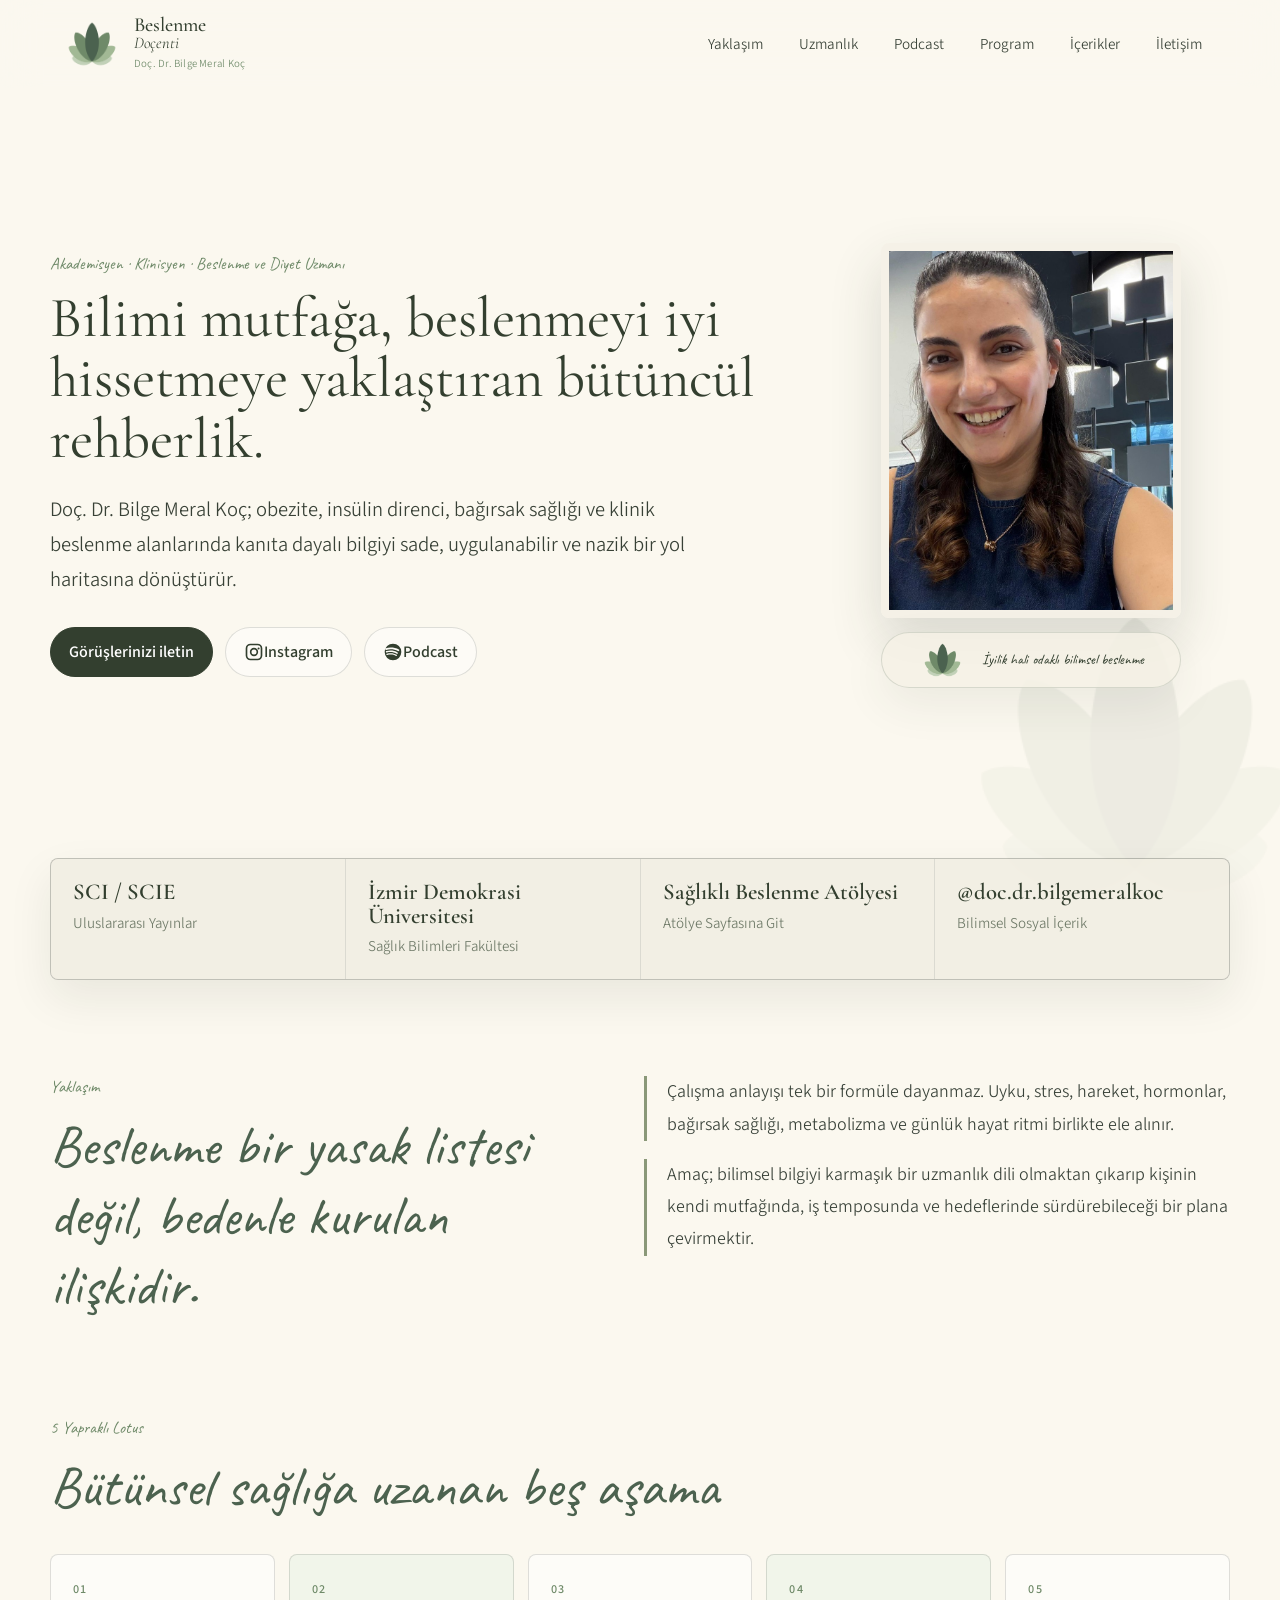
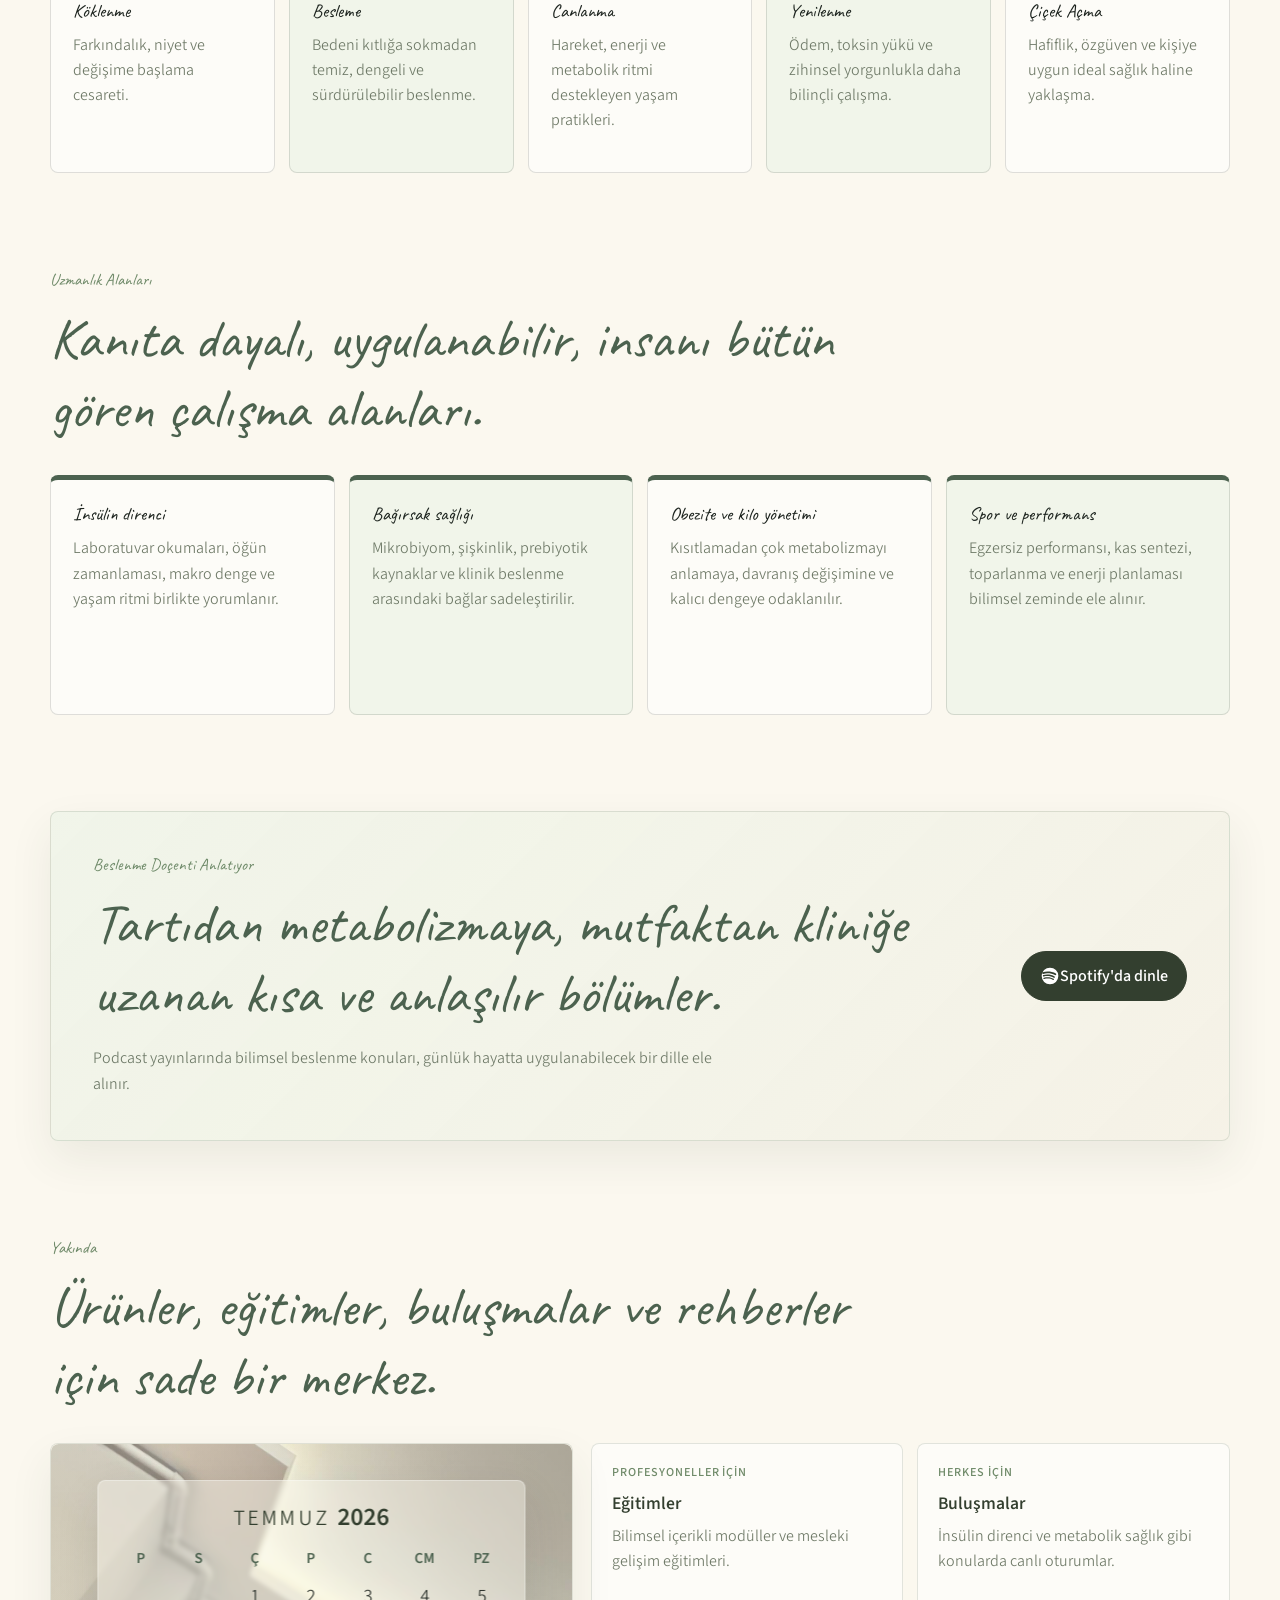
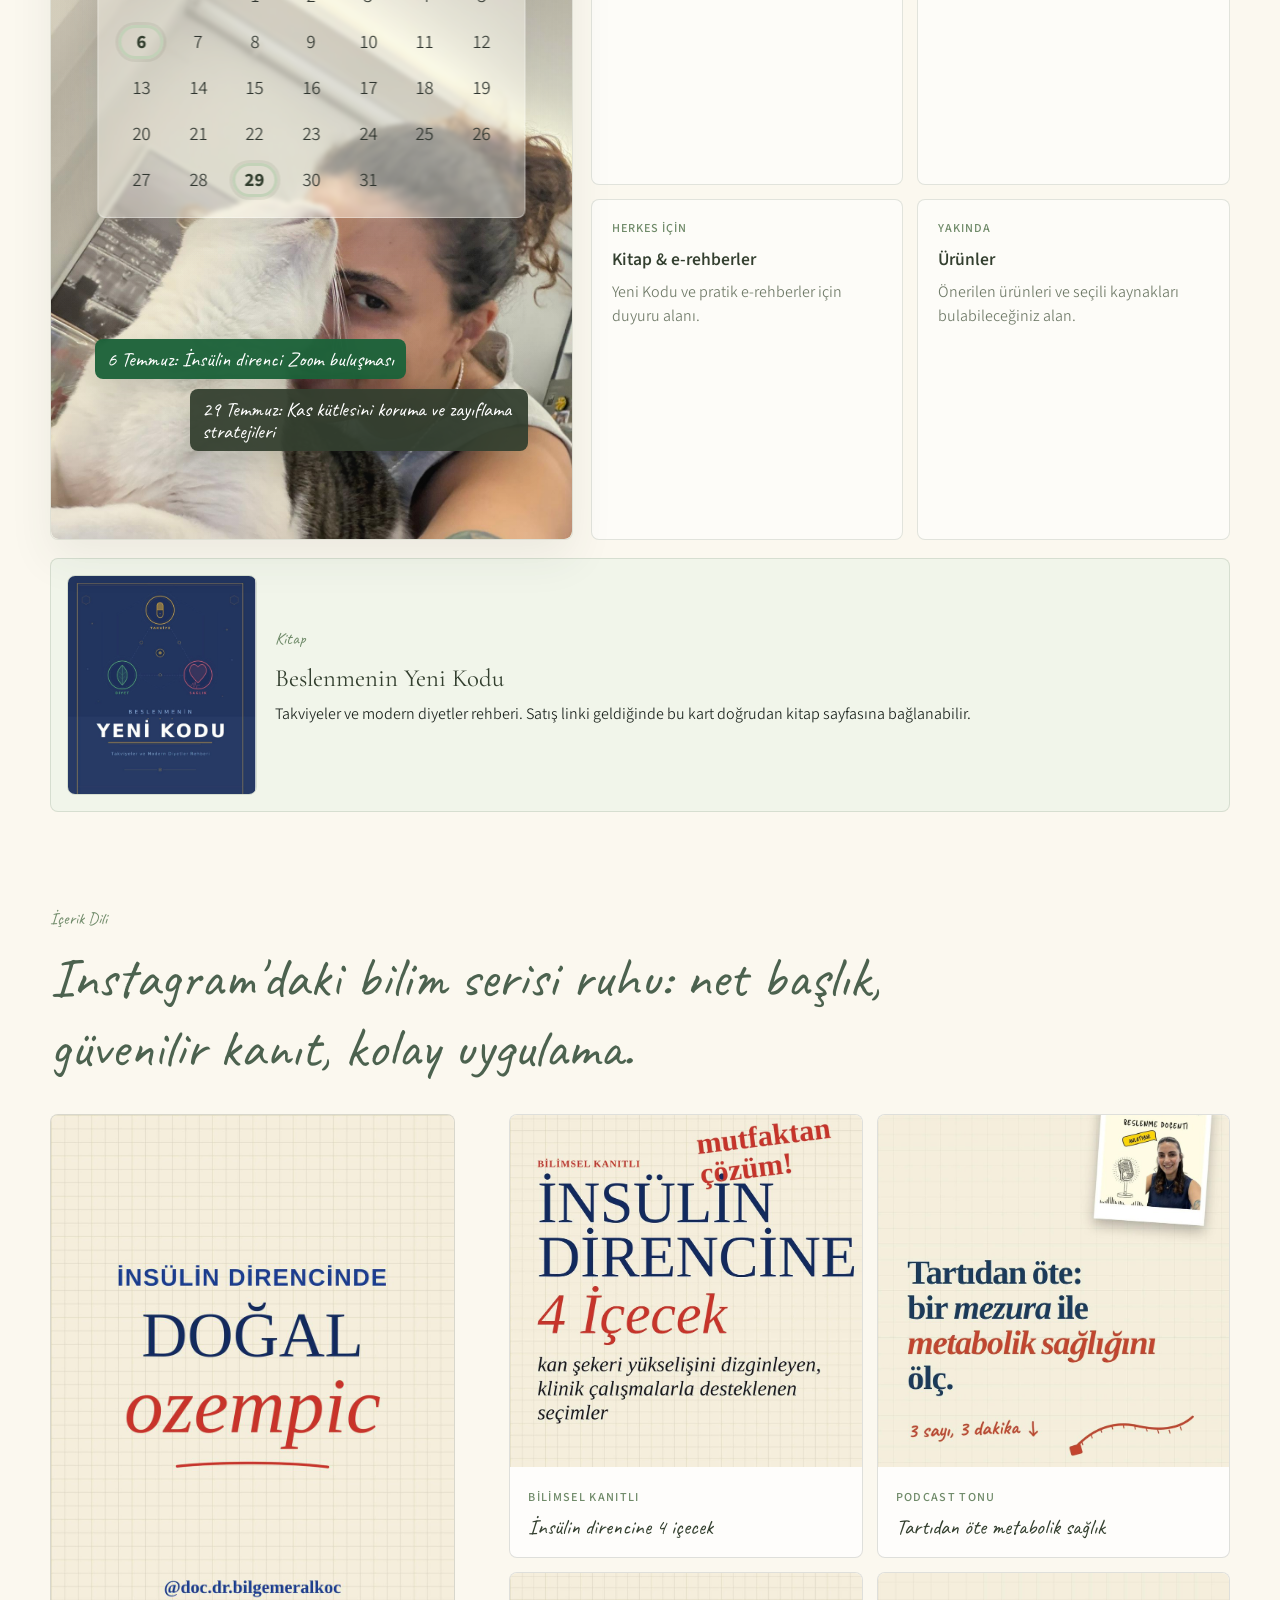
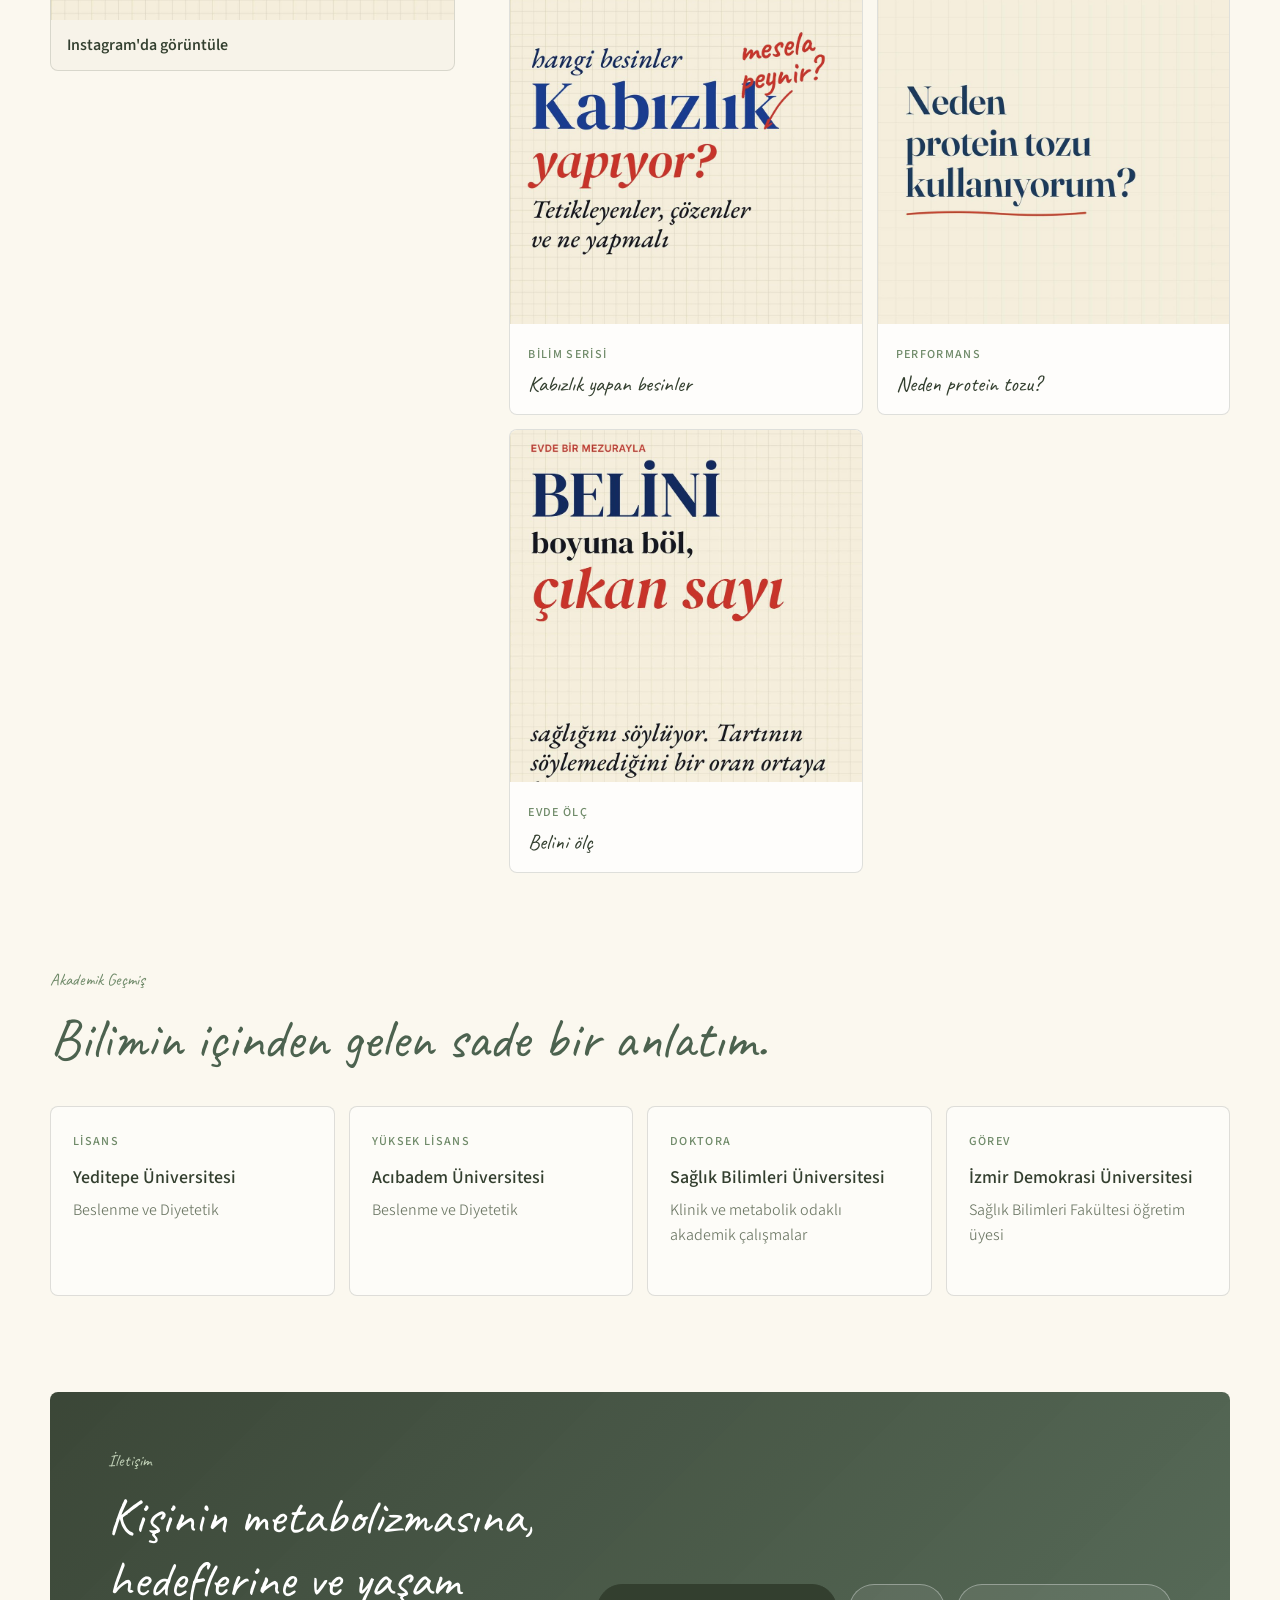
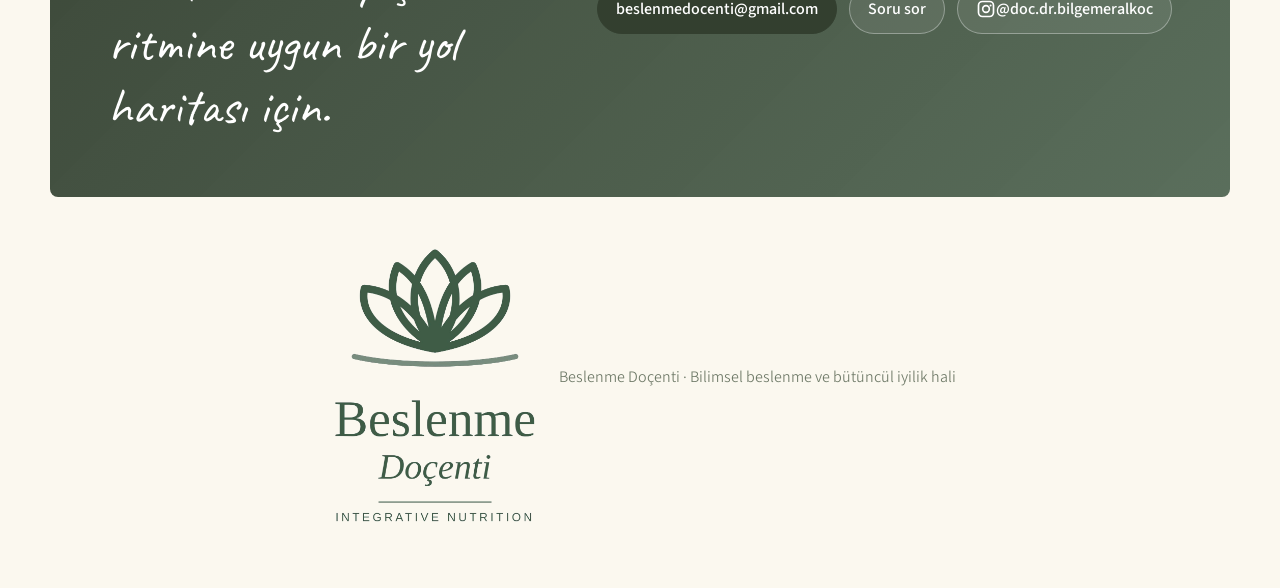
==== index.html @ b4bbe5d4 "Initial Beslenme Docenti site" ====
<!doctype html>
<html lang="tr">
  <head>
    <meta charset="utf-8" />
    <meta name="viewport" content="width=device-width, initial-scale=1" />
    <title>Beslenme Doçenti | Doç. Dr. Bilge Meral Koç</title>
    <meta
      name="description"
      content="Doç. Dr. Bilge Meral Koç'un kanıta dayalı, bütüncül beslenme yaklaşımını anlatan kişisel web sayfası."
    />
    <link rel="preconnect" href="https://fonts.googleapis.com" />
    <link rel="preconnect" href="https://fonts.gstatic.com" crossorigin />
    <link
      href="https://fonts.googleapis.com/css2?family=Caveat:wght@400;500;600&family=Cormorant+Garamond:ital,wght@0,400;0,500;0,600;1,400;1,500&family=Source+Sans+3:wght@300;400;500;600;700&display=swap"
      rel="stylesheet"
    />
    <link rel="stylesheet" href="styles.css" />
  </head>
  <body>
    <header class="site-header" data-header>
      <a class="brand" href="#anasayfa" aria-label="Beslenme Doçenti anasayfa">
        <img src="assets/beslenme-docenti-lotus-only.png" alt="" />
        <span class="brand-lockup">
          <strong>Beslenme</strong>
          <em>Doçenti</em>
          <small>Doç. Dr. Bilge Meral Koç</small>
        </span>
      </a>

      <button class="nav-toggle" type="button" aria-label="Menüyü aç" aria-expanded="false" data-menu-toggle>
        <span></span>
        <span></span>
      </button>

      <nav class="nav" data-nav>
        <button class="nav-close" type="button" aria-label="Menüyü kapat" data-menu-close></button>
        <a href="#yaklasim">Yaklaşım</a>
        <a href="#uzmanlik">Uzmanlık</a>
        <a href="#podcast">Podcast</a>
        <a href="#program">Program</a>
        <a href="#icerikler">İçerikler</a>
        <a href="#iletisim">İletişim</a>
      </nav>
    </header>

    <main id="anasayfa">
      <section class="hero section-grid">
        <div class="hero-copy reveal">
          <p class="eyebrow">Akademisyen · Klinisyen · Beslenme ve Diyet Uzmanı</p>
          <h1>Bilimi mutfağa, beslenmeyi iyi hissetmeye yaklaştıran bütüncül rehberlik.</h1>
          <p class="lead">
            Doç. Dr. Bilge Meral Koç; obezite, insülin direnci, bağırsak sağlığı ve klinik beslenme alanlarında
            kanıta dayalı bilgiyi sade, uygulanabilir ve nazik bir yol haritasına dönüştürür.
          </p>
          <div class="hero-actions">
            <a class="button primary" href="mailto:beslenmedocenti@gmail.com?subject=G%C3%B6r%C3%BC%C5%9Flerinizi%20iletin" data-contact-mail>Görüşlerinizi iletin</a>
            <a class="button ghost has-icon instagram-icon" href="https://www.instagram.com/doc.dr.bilgemeralkoc/" target="_blank" rel="noreferrer" data-link="instagram">
              Instagram
            </a>
            <a class="button ghost has-icon spotify-icon" href="https://open.spotify.com/show/7FkMcufoXNYAL1J5qtrgD4?si=l0_ENeaRSJ6tLBJbaKmIiQ" target="_blank" rel="noreferrer" data-link="spotify">
              Podcast
            </a>
          </div>
        </div>

        <div class="hero-visual reveal delay-1" aria-label="Doç. Dr. Bilge Meral Koç portresi">
          <img src="assets/portrait-hero.jpg" alt="Doç. Dr. Bilge Meral Koç gülümsüyor" />
          <div class="hero-note">
            <img src="assets/beslenme-docenti-lotus-only.png" alt="Beslenme Doçenti" />
            <strong>İyilik hali odaklı bilimsel beslenme</strong>
          </div>
        </div>
      </section>

      <section class="proof-strip reveal" aria-label="Odak alanları">
        <article>
          <strong>SCI / SCIE</strong>
          <span>Uluslararası Yayınlar</span>
        </article>
        <article>
          <strong>İzmir Demokrasi Üniversitesi</strong>
          <span>Sağlık Bilimleri Fakültesi</span>
        </article>
        <a href="https://www.instagram.com/p/DYFHNGQDbaJ/" target="_blank" rel="noreferrer" data-link="workshop">
          <strong>Sağlıklı Beslenme Atölyesi</strong>
          <span>Atölye Sayfasına Git</span>
        </a>
        <article>
          <strong>@doc.dr.bilgemeralkoc</strong>
          <span>Bilimsel Sosyal İçerik</span>
        </article>
      </section>

      <section class="section split reveal" id="yaklasim">
        <div>
          <p class="eyebrow">Yaklaşım</p>
          <h2>Beslenme bir yasak listesi değil, bedenle kurulan ilişkidir.</h2>
        </div>
        <div class="text-stack">
          <p>
            Çalışma anlayışı tek bir formüle dayanmaz. Uyku, stres, hareket, hormonlar, bağırsak sağlığı,
            metabolizma ve günlük hayat ritmi birlikte ele alınır.
          </p>
          <p>
            Amaç; bilimsel bilgiyi karmaşık bir uzmanlık dili olmaktan çıkarıp kişinin kendi mutfağında,
            iş temposunda ve hedeflerinde sürdürebileceği bir plana çevirmektir.
          </p>
        </div>
      </section>

      <section class="lotus section reveal" aria-label="Bütünsel sağlık modeli">
        <div class="section-heading">
          <p class="eyebrow">5 Yapraklı Lotus</p>
          <h2>Bütünsel sağlığa uzanan beş aşama</h2>
        </div>
        <div class="lotus-grid">
          <article>
            <span>01</span>
            <h3>Köklenme</h3>
            <p>Farkındalık, niyet ve değişime başlama cesareti.</p>
          </article>
          <article>
            <span>02</span>
            <h3>Besleme</h3>
            <p>Bedeni kıtlığa sokmadan temiz, dengeli ve sürdürülebilir beslenme.</p>
          </article>
          <article>
            <span>03</span>
            <h3>Canlanma</h3>
            <p>Hareket, enerji ve metabolik ritmi destekleyen yaşam pratikleri.</p>
          </article>
          <article>
            <span>04</span>
            <h3>Yenilenme</h3>
            <p>Ödem, toksin yükü ve zihinsel yorgunlukla daha bilinçli çalışma.</p>
          </article>
          <article>
            <span>05</span>
            <h3>Çiçek Açma</h3>
            <p>Hafiflik, özgüven ve kişiye uygun ideal sağlık haline yaklaşma.</p>
          </article>
        </div>
      </section>

      <section class="section expertise reveal" id="uzmanlik">
        <div class="section-heading">
          <p class="eyebrow">Uzmanlık Alanları</p>
          <h2>Kanıta dayalı, uygulanabilir, insanı bütün gören çalışma alanları.</h2>
        </div>
        <div class="expertise-grid">
          <article>
            <h3>İnsülin direnci</h3>
            <p>Laboratuvar okumaları, öğün zamanlaması, makro denge ve yaşam ritmi birlikte yorumlanır.</p>
          </article>
          <article>
            <h3>Bağırsak sağlığı</h3>
            <p>Mikrobiyom, şişkinlik, prebiyotik kaynaklar ve klinik beslenme arasındaki bağlar sadeleştirilir.</p>
          </article>
          <article>
            <h3>Obezite ve kilo yönetimi</h3>
            <p>Kısıtlamadan çok metabolizmayı anlamaya, davranış değişimine ve kalıcı dengeye odaklanılır.</p>
          </article>
          <article>
            <h3>Spor ve performans</h3>
            <p>Egzersiz performansı, kas sentezi, toparlanma ve enerji planlaması bilimsel zeminde ele alınır.</p>
          </article>
        </div>
      </section>

      <section class="section podcast-section reveal" id="podcast">
        <div class="podcast-card">
          <div>
            <p class="eyebrow">Beslenme Doçenti Anlatıyor</p>
            <h2>Tartıdan metabolizmaya, mutfaktan kliniğe uzanan kısa ve anlaşılır bölümler.</h2>
            <p>
              Podcast yayınlarında bilimsel beslenme konuları, günlük hayatta uygulanabilecek bir dille ele alınır.
            </p>
          </div>
          <a class="button primary has-icon spotify-icon" href="https://open.spotify.com/show/7FkMcufoXNYAL1J5qtrgD4?si=l0_ENeaRSJ6tLBJbaKmIiQ" target="_blank" rel="noreferrer" data-link="spotify">
            Spotify'da dinle
          </a>
        </div>
      </section>

      <section class="section program reveal" id="program">
        <div class="section-heading">
          <p class="eyebrow">Yakında</p>
          <h2>Ürünler, eğitimler, buluşmalar ve rehberler için sade bir merkez.</h2>
        </div>
        <div class="program-layout">
          <div class="event-calendar-card" data-editable-calendar aria-label="Temmuz 2026 buluşma ve kayıt takvimi">
            <img src="assets/event-calendar-clean.jpg" alt="Doç. Dr. Bilge Meral Koç ve kedisi" />
            <div class="event-calendar-overlay">
              <div class="event-calendar-title">
                <span data-calendar-month>Temmuz</span>
                <strong data-calendar-year>2026</strong>
              </div>
              <div class="event-calendar-weekdays" aria-hidden="true">
                <span>P</span><span>S</span><span>Ç</span><span>P</span><span>C</span><span>CM</span><span>PZ</span>
              </div>
              <div class="event-calendar-days" data-calendar-days></div>
            </div>
            <div class="event-calendar-notes" data-calendar-notes></div>
          </div>
          <div class="program-list" data-program-list>
            <article>
              <span>Profesyoneller için</span>
              <strong>Eğitimler</strong>
              <p>Bilimsel içerikli modüller ve mesleki gelişim eğitimleri.</p>
            </article>
            <article>
              <span>Herkes için</span>
              <strong>Buluşmalar</strong>
              <p>İnsülin direnci ve metabolik sağlık gibi konularda canlı oturumlar.</p>
            </article>
            <article>
              <span>Herkes için</span>
              <strong>Kitap & e-rehberler</strong>
              <p>Yeni Kodu ve pratik e-rehberler için duyuru alanı.</p>
            </article>
            <article>
              <span>Yakında</span>
              <strong>Ürünler</strong>
              <p>Önerilen ürünleri ve seçili kaynakları bulabileceğiniz alan.</p>
            </article>
          </div>
        </div>
        <a class="book-callout" href="mailto:beslenmedocenti@gmail.com?subject=Yeni%20Kodu%20kitap%20linki" aria-label="Yeni Kodu kitap linki için mail gönder" data-link="book">
          <img src="assets/book-yeni-kodu.jpg" alt="Beslenmenin Yeni Kodu kitap kapağı" />
          <div>
            <p class="eyebrow">Kitap</p>
            <h3>Beslenmenin Yeni Kodu</h3>
            <p>Takviyeler ve modern diyetler rehberi. Satış linki geldiğinde bu kart doğrudan kitap sayfasına bağlanabilir.</p>
          </div>
        </a>
      </section>

      <section class="section content reveal" id="icerikler">
        <div class="section-heading">
          <p class="eyebrow">İçerik Dili</p>
          <h2>Instagram'daki bilim serisi ruhu: net başlık, güvenilir kanıt, kolay uygulama.</h2>
        </div>
        <div class="content-layout">
          <a class="feature-post" href="https://www.instagram.com/p/DZ73cXBjSX3/" target="_blank" rel="noreferrer" data-link="postNaturalOzempic">
            <img src="assets/post-natural-ozempic.jpg" alt="İnsülin direncinde doğal ozempic paylaşımı" />
            <span>Instagram'da görüntüle</span>
          </a>
          <div class="post-grid">
            <a href="https://www.instagram.com/p/DZ2mdGkt24n/" target="_blank" rel="noreferrer" data-link="postInsulinDrinks">
              <img src="assets/post-insulin-drinks-new.jpg" alt="İnsülin direncine 4 içecek paylaşımı" />
              <div>
                <span>Bilimsel kanıtlı</span>
                <h3>İnsülin direncine 4 içecek</h3>
              </div>
            </a>
            <a href="https://www.instagram.com/doc.dr.bilgemeralkoc/p/DZXlNJLDXRv/" target="_blank" rel="noreferrer" data-link="postTartidanOte">
              <img src="assets/post-tartidan-ote.jpg" alt="Tartıdan öte metabolik sağlık paylaşımı" />
              <div>
                <span>Podcast tonu</span>
                <h3>Tartıdan öte metabolik sağlık</h3>
              </div>
            </a>
            <a href="https://www.instagram.com/p/DZkzo2hDX0F/" target="_blank" rel="noreferrer" data-link="postKabizlik">
              <img src="assets/post-kabizlik.jpg" alt="Hangi besinler kabızlık yapıyor paylaşımı" />
              <div>
                <span>Bilim serisi</span>
                <h3>Kabızlık yapan besinler</h3>
              </div>
            </a>
            <a href="https://www.instagram.com/doc.dr.bilgemeralkoc/p/DZeZaCJjSlJ/" target="_blank" rel="noreferrer" data-link="postProtein">
              <img src="assets/post-protein-tozu.jpg" alt="Neden protein tozu kullanıyorum paylaşımı" />
              <div>
                <span>Performans</span>
                <h3>Neden protein tozu?</h3>
              </div>
            </a>
            <a href="https://www.instagram.com/doc.dr.bilgemeralkoc/p/DZXlNJLDXRv/" target="_blank" rel="noreferrer" data-link="postBeliniOlc">
              <img src="assets/post-belini-olc.jpg" alt="Belini ölç, çıkan sayı sağlığını söylüyor paylaşımı" />
              <div>
                <span>Evde ölç</span>
                <h3>Belini ölç</h3>
              </div>
            </a>
          </div>
        </div>
      </section>

      <section class="section education reveal">
        <div class="section-heading">
          <p class="eyebrow">Akademik Geçmiş</p>
          <h2>Bilimin içinden gelen sade bir anlatım.</h2>
        </div>
        <div class="timeline">
          <article>
            <span>Lisans</span>
            <strong>Yeditepe Üniversitesi</strong>
            <p>Beslenme ve Diyetetik</p>
          </article>
          <article>
            <span>Yüksek Lisans</span>
            <strong>Acıbadem Üniversitesi</strong>
            <p>Beslenme ve Diyetetik</p>
          </article>
          <article>
            <span>Doktora</span>
            <strong>Sağlık Bilimleri Üniversitesi</strong>
            <p>Klinik ve metabolik odaklı akademik çalışmalar</p>
          </article>
          <article>
            <span>Görev</span>
            <strong>İzmir Demokrasi Üniversitesi</strong>
            <p>Sağlık Bilimleri Fakültesi öğretim üyesi</p>
          </article>
        </div>
      </section>

      <section class="contact reveal" id="iletisim">
        <div>
          <p class="eyebrow">İletişim</p>
          <h2>Kişinin metabolizmasına, hedeflerine ve yaşam ritmine uygun bir yol haritası için.</h2>
        </div>
        <div class="contact-actions">
          <a class="button primary" href="mailto:beslenmedocenti@gmail.com" data-contact-email>beslenmedocenti@gmail.com</a>
          <button class="button ghost" type="button" data-question-open>Soru sor</button>
          <a class="button ghost has-icon instagram-icon" href="https://www.instagram.com/doc.dr.bilgemeralkoc/" target="_blank" rel="noreferrer" data-link="instagram">
            @doc.dr.bilgemeralkoc
          </a>
        </div>
      </section>
    </main>

    <footer>
      <img src="assets/beslenme-docenti-logo-full.png" alt="Beslenme Doçenti" />
      <p>Beslenme Doçenti · Bilimsel beslenme ve bütüncül iyilik hali</p>
    </footer>

    <div class="question-panel" data-question-panel aria-hidden="true">
      <div class="question-card" role="dialog" aria-modal="true" aria-labelledby="question-title">
        <button class="question-close" type="button" aria-label="Soru formunu kapat" data-question-close></button>
        <p class="eyebrow">Soru sor</p>
        <h2 id="question-title">Sorunuzu buraya yazın.</h2>
        <p class="question-intro">
          E-posta adresinizi ve mesajınızı ekleyin; gönder dediğinizde mesajınız Beslenme Doçenti mailine hazır şekilde iletilir.
        </p>
        <form class="question-form" data-question-form>
          <label>
            <span>E-posta adresiniz</span>
            <input
              type="email"
              name="email"
              placeholder="ornek@mail.com"
              autocomplete="email"
              pattern="^[^\s@]+@[^\s@]+\.[^\s@]{2,}$"
              required
            />
          </label>
          <label>
            <span>Sorunuz</span>
            <textarea name="message" rows="7" placeholder="Sorunuzu veya danışmak istediğiniz konuyu yazın..." required></textarea>
          </label>
          <button class="button primary" type="submit">Soruyu gönder</button>
          <small>Gizliliğiniz için form yeni bir e-posta oluşturur; gönderimi kendi mail uygulamanızdan onaylarsınız.</small>
        </form>
      </div>
    </div>

    <script src="https://identity.netlify.com/v1/netlify-identity-widget.js"></script>
    <script src="site-config.js"></script>
    <script src="script.js"></script>
  </body>
</html>
---- styles.css ----
:root {
  --ink: #1d241f;
  --muted: #6f7a68;
  --brand: #333f2f;
  --brand-2: #4c624f;
  --leaf: #6f8a69;
  --sage: #8a9878;
  --mint: #c2d2b8;
  --cream: #f5f1e6;
  --paper: #fbf8ef;
  --wash: #eef4e8;
  --line: rgba(29, 36, 31, 0.14);
  --shadow: 0 24px 70px rgba(29, 36, 31, 0.14);
  --sans: "Source Sans 3", ui-sans-serif, system-ui, -apple-system, BlinkMacSystemFont, "Segoe UI", sans-serif;
  --serif: "Cormorant Garamond", Georgia, "Times New Roman", serif;
  --script: "Caveat", "Segoe Print", "Bradley Hand ITC", cursive;
}

* {
  box-sizing: border-box;
}

html {
  scroll-behavior: smooth;
}

body {
  margin: 0;
  color: var(--ink);
  font-family: var(--sans);
  font-weight: 350;
  background: var(--paper);
}

body.menu-open {
  overflow: hidden;
}

body.modal-open {
  overflow: hidden;
}

body::before {
  content: "";
  position: fixed;
  right: -34px;
  bottom: -34px;
  z-index: -1;
  width: clamp(210px, 28vw, 390px);
  aspect-ratio: 1;
  background: url("assets/beslenme-docenti-lotus-only.png") center / contain no-repeat;
  opacity: 0.08;
  filter: saturate(0.9);
  animation: lotusDrift 16s ease-in-out infinite alternate;
  pointer-events: none;
}

img {
  display: block;
  max-width: 100%;
}

a {
  color: inherit;
  text-decoration: none;
}

.site-header {
  position: sticky;
  top: 0;
  z-index: 20;
  display: flex;
  align-items: center;
  justify-content: space-between;
  min-height: 78px;
  padding: 16px clamp(18px, 5vw, 64px);
  border-bottom: 1px solid transparent;
  background: rgba(251, 248, 239, 0.82);
  backdrop-filter: blur(18px);
  transition: border-color 180ms ease, box-shadow 180ms ease;
}

.site-header.is-scrolled {
  border-color: var(--line);
  box-shadow: 0 10px 35px rgba(29, 36, 31, 0.08);
}

.brand {
  display: inline-flex;
  align-items: center;
  gap: 14px;
}

.brand img {
  width: 56px;
  height: 50px;
  object-fit: contain;
}

.brand strong {
  display: block;
  color: var(--brand);
  font-family: var(--serif);
  font-size: 1.25rem;
  font-weight: 500;
  line-height: 0.95;
}

.brand em {
  display: block;
  color: var(--brand);
  font-family: var(--serif);
  font-size: 1.02rem;
  font-style: italic;
  line-height: 1.05;
}

.brand small {
  display: block;
  color: var(--leaf);
  font-size: 0.68rem;
  letter-spacing: 0.02em;
  margin-top: 4px;
  text-transform: none;
}

.nav {
  display: flex;
  align-items: center;
  gap: 8px;
}

.nav a {
  padding: 10px 14px;
  color: #384136;
  font-size: 0.95rem;
  transition: color 180ms ease, transform 180ms ease;
}

.nav a:hover {
  color: var(--brand-2);
  transform: translateY(-1px);
}

.nav-toggle {
  display: none;
  width: 44px;
  height: 44px;
  border: 1px solid var(--line);
  border-radius: 999px;
  background: var(--paper);
}

.nav-toggle span {
  display: block;
  width: 18px;
  height: 2px;
  margin: 5px auto;
  background: var(--ink);
}

.nav-close {
  display: none;
}

.section,
.section-grid,
.proof-strip,
.contact,
footer {
  width: min(1180px, calc(100% - 36px));
  margin-inline: auto;
}

.hero {
  min-height: calc(100vh - 130px);
  display: grid;
  grid-template-columns: minmax(0, 1.28fr) minmax(240px, 0.72fr);
  gap: clamp(32px, 6vw, 78px);
  align-items: center;
  padding: 28px 0 44px;
}

.eyebrow {
  margin: 0 0 14px;
  color: var(--leaf);
  font-family: var(--script);
  font-size: 1.06rem;
  font-weight: 400;
  letter-spacing: 0;
  text-transform: none;
}

h1,
h2,
h3,
p {
  margin-top: 0;
}

h1,
h2 {
  letter-spacing: 0;
  line-height: 1.06;
}

h1 {
  max-width: 850px;
  margin-bottom: 24px;
  color: var(--brand);
  font-family: var(--serif);
  font-size: clamp(2.75rem, 4.45vw, 4.35rem);
  font-weight: 400;
}

h2 {
  margin-bottom: 0;
  color: var(--brand-2);
  font-family: var(--script);
  font-size: clamp(2rem, 4.4vw, 3.6rem);
  font-weight: 400;
  line-height: 1.24;
}

h3 {
  margin-bottom: 10px;
  font-family: var(--script);
  font-size: 1.18rem;
  font-weight: 400;
}

.lead {
  max-width: 680px;
  color: #384136;
  font-size: clamp(1.05rem, 2vw, 1.28rem);
  line-height: 1.7;
}

.hero-actions,
.contact-actions {
  display: flex;
  flex-wrap: wrap;
  gap: 12px;
  margin-top: 30px;
}

.button {
  display: inline-flex;
  align-items: center;
  justify-content: center;
  min-height: 48px;
  padding: 13px 18px;
  border: 1px solid var(--line);
  border-radius: 999px;
  cursor: pointer;
  font: inherit;
  font-weight: 520;
  transition: transform 180ms ease, box-shadow 180ms ease, background-color 180ms ease, border-color 180ms ease;
}

.button:hover {
  transform: translateY(-2px);
  box-shadow: 0 14px 30px rgba(51, 63, 47, 0.14);
}

.button.primary {
  color: #fff;
  border-color: var(--brand);
  background: var(--brand);
}

.button.ghost {
  color: var(--brand);
  background: rgba(255, 255, 255, 0.46);
}

.button.has-icon::before {
  content: "";
  width: 20px;
  height: 20px;
  flex: 0 0 auto;
  border-radius: 6px;
  background: currentColor;
  mask: var(--icon) center / contain no-repeat;
}

.instagram-icon {
  --icon: url("data:image/svg+xml,%3Csvg xmlns='http://www.w3.org/2000/svg' viewBox='0 0 24 24'%3E%3Cpath fill='black' d='M7.8 2h8.4A5.8 5.8 0 0 1 22 7.8v8.4a5.8 5.8 0 0 1-5.8 5.8H7.8A5.8 5.8 0 0 1 2 16.2V7.8A5.8 5.8 0 0 1 7.8 2Zm-.1 2A3.7 3.7 0 0 0 4 7.7v8.6A3.7 3.7 0 0 0 7.7 20h8.6a3.7 3.7 0 0 0 3.7-3.7V7.7A3.7 3.7 0 0 0 16.3 4H7.7Zm9.8 2.5a1.25 1.25 0 1 1 0 2.5 1.25 1.25 0 0 1 0-2.5ZM12 7a5 5 0 1 1 0 10 5 5 0 0 1 0-10Zm0 2a3 3 0 1 0 0 6 3 3 0 0 0 0-6Z'/%3E%3C/svg%3E");
}

.spotify-icon {
  --icon: url("data:image/svg+xml,%3Csvg xmlns='http://www.w3.org/2000/svg' viewBox='0 0 24 24'%3E%3Cpath fill='black' d='M12 2a10 10 0 1 0 0 20 10 10 0 0 0 0-20Zm4.59 14.42a.75.75 0 0 1-1.03.25c-2.82-1.72-6.37-2.1-10.55-1.15a.75.75 0 1 1-.33-1.46c4.57-1.04 8.5-.59 11.66 1.34a.75.75 0 0 1 .25 1.02Zm1.22-2.72a.9.9 0 0 1-1.24.3c-3.23-1.99-8.15-2.57-11.96-1.4a.9.9 0 0 1-.53-1.72c4.34-1.33 9.75-.68 13.43 1.59a.9.9 0 0 1 .3 1.23Zm.11-2.84C14.05 8.56 7.66 8.35 3.96 9.47a1.05 1.05 0 0 1-.61-2.01c4.25-1.29 11.28-1.04 15.64 1.55a1.05 1.05 0 1 1-1.07 1.85Z'/%3E%3C/svg%3E");
}

.hero-visual {
  position: relative;
  align-self: center;
  display: flex;
  flex-direction: column;
  align-items: center;
  justify-self: center;
  width: min(100%, 300px);
  height: auto;
  min-height: 0;
  overflow: visible;
  border: 0;
  border-radius: 0;
  box-shadow: none;
  background: transparent;
}

.hero-visual::before {
  content: none;
}

.hero-visual > img {
  width: 100%;
  aspect-ratio: 4 / 5;
  height: auto;
  border: 8px solid rgba(245, 241, 230, 0.96);
  border-radius: 8px;
  object-fit: cover;
  object-position: center 34%;
  box-shadow: 0 22px 52px rgba(51, 63, 47, 0.16);
  animation: portraitFloat 7s ease-in-out infinite;
}

.hero-note {
  position: static;
  z-index: 2;
  display: flex;
  align-items: center;
  justify-content: center;
  gap: 16px;
  width: 100%;
  min-height: 52px;
  margin-top: 14px;
  padding: 8px 14px;
  border: 1px solid rgba(76, 98, 79, 0.18);
  border-radius: 999px;
  color: var(--brand);
  background: rgba(245, 241, 230, 0.86);
  box-shadow: 0 16px 45px rgba(51, 63, 47, 0.08);
  animation: noteFloat 7s ease-in-out infinite 600ms;
}

.hero-note img {
  width: 48px;
  height: 38px;
  object-fit: contain;
  margin: 0;
  flex: 0 0 auto;
}

.hero-note strong {
  font-family: var(--script);
  font-size: 0.92rem;
  font-weight: 400;
  line-height: 1.25;
}

.proof-strip {
  display: grid;
  grid-template-columns: repeat(4, 1fr);
  gap: 1px;
  overflow: hidden;
  border: 1px solid var(--line);
  border-radius: 8px;
  background: var(--line);
  box-shadow: 0 18px 45px rgba(29, 36, 31, 0.08);
}

.proof-strip article,
.proof-strip a {
  padding: 22px;
  background: rgba(245, 241, 230, 0.88);
  transition: transform 200ms ease, background-color 200ms ease;
}

.proof-strip article:hover,
.proof-strip a:hover {
  transform: translateY(-3px);
  background: rgba(238, 244, 232, 0.92);
}

.proof-strip strong,
.proof-strip span {
  display: block;
}

.proof-strip strong {
  color: var(--brand);
  font-family: var(--serif);
  font-size: clamp(1.18rem, 1.8vw, 1.42rem);
  font-weight: 600;
  line-height: 1.04;
}

.proof-strip span {
  margin-top: 8px;
  color: var(--muted);
  font-size: 0.94rem;
}

.section {
  padding: 96px 0 0;
}

.split {
  display: grid;
  grid-template-columns: 0.86fr 1fr;
  gap: clamp(28px, 7vw, 90px);
}

.text-stack {
  color: #394239;
  font-size: 1.12rem;
  line-height: 1.8;
}

.text-stack p {
  border-left: 3px solid var(--sage);
  padding-left: 20px;
}

.section-heading {
  max-width: 860px;
  margin-bottom: 32px;
}

.lotus-grid,
.expertise-grid,
.timeline {
  display: grid;
  grid-template-columns: repeat(5, 1fr);
  gap: 14px;
}

.lotus-grid article,
.expertise-grid article,
.timeline article {
  min-height: 210px;
  padding: 22px;
  border: 1px solid var(--line);
  border-radius: 8px;
  background: rgba(255, 255, 255, 0.54);
  transition: transform 220ms ease, box-shadow 220ms ease, border-color 220ms ease;
}

.lotus-grid article:hover,
.expertise-grid article:hover,
.timeline article:hover,
.post-grid a:hover,
.feature-post:hover {
  transform: translateY(-5px);
  border-color: rgba(76, 98, 79, 0.28);
  box-shadow: 0 18px 40px rgba(51, 63, 47, 0.1);
}

.lotus-grid article:nth-child(even),
.expertise-grid article:nth-child(even) {
  background: rgba(238, 244, 232, 0.72);
}

.lotus-grid span,
.timeline span,
.post-grid span {
  color: var(--leaf);
  font-size: 0.76rem;
  font-weight: 520;
  letter-spacing: 0.11em;
  text-transform: uppercase;
}

.lotus-grid p,
.expertise-grid p,
.timeline p {
  color: var(--muted);
  line-height: 1.58;
}

.expertise-grid {
  grid-template-columns: repeat(4, 1fr);
}

.expertise-grid article {
  min-height: 240px;
  border-top: 5px solid var(--brand-2);
}

.podcast-card {
  display: grid;
  grid-template-columns: 1fr auto;
  gap: 28px;
  align-items: center;
  padding: clamp(24px, 5vw, 42px);
  border: 1px solid rgba(76, 98, 79, 0.16);
  border-radius: 8px;
  background:
    linear-gradient(135deg, rgba(238, 244, 232, 0.86), rgba(245, 241, 230, 0.92));
  box-shadow: 0 18px 44px rgba(51, 63, 47, 0.08);
}

.podcast-card p:last-child {
  max-width: 640px;
  margin: 16px 0 0;
  color: var(--muted);
  line-height: 1.65;
}

.program-layout {
  display: grid;
  grid-template-columns: 0.9fr 1.1fr;
  gap: 18px;
  align-items: stretch;
}

.event-calendar-card {
  width: 100%;
  border: 1px solid rgba(76, 98, 79, 0.16);
  border-radius: 8px;
  box-shadow: 0 18px 44px rgba(51, 63, 47, 0.08);
}

.event-calendar-card {
  position: relative;
  overflow: hidden;
  align-self: start;
  background: var(--paper);
}

.event-calendar-card > img {
  position: relative;
  z-index: 0;
  width: 100%;
  height: auto;
  object-fit: contain;
  border-radius: 8px;
  filter: saturate(0.96) contrast(0.98);
}

.event-calendar-card::after {
  content: "";
  position: absolute;
  inset: 0;
  z-index: 1;
  pointer-events: none;
  background:
    linear-gradient(180deg, rgba(245, 241, 230, 0.22) 0%, rgba(245, 241, 230, 0.1) 46%, rgba(245, 241, 230, 0) 76%),
    linear-gradient(90deg, rgba(245, 241, 230, 0.08), rgba(245, 241, 230, 0));
}

.event-calendar-overlay {
  position: absolute;
  top: clamp(16px, 4vw, 36px);
  left: 50%;
  z-index: 2;
  width: min(82%, 430px);
  padding: clamp(12px, 2.2vw, 18px);
  border: 1px solid rgba(255, 255, 255, 0.34);
  border-radius: 8px;
  box-shadow: 0 18px 44px rgba(29, 36, 31, 0.12);
  background: rgba(251, 248, 239, 0.42);
  backdrop-filter: blur(2px);
  transform: translateX(-50%);
  color: var(--ink);
}

.event-calendar-title {
  display: flex;
  align-items: baseline;
  justify-content: center;
  gap: 8px;
  margin-bottom: 12px;
  color: var(--brand);
  text-transform: uppercase;
}

.event-calendar-title span {
  font-size: clamp(1rem, 2.4vw, 1.36rem);
  letter-spacing: 0.12em;
}

.event-calendar-title strong {
  font-size: clamp(1.18rem, 2.8vw, 1.58rem);
  font-weight: 600;
}

.event-calendar-weekdays,
.event-calendar-days {
  display: grid;
  grid-template-columns: repeat(7, 1fr);
  gap: clamp(4px, 1vw, 8px);
  text-align: center;
}

.event-calendar-weekdays {
  margin-bottom: 8px;
  color: var(--brand-2);
  font-size: clamp(0.72rem, 1.5vw, 0.95rem);
  font-weight: 600;
}

.event-calendar-days span {
  position: relative;
  display: grid;
  place-items: center;
  min-height: clamp(24px, 4.3vw, 38px);
  color: #2f352f;
  font-size: clamp(0.9rem, 2vw, 1.18rem);
}

.event-calendar-days .is-event {
  color: var(--brand);
  font-weight: 700;
}

.event-calendar-days .is-event::before {
  content: "";
  position: absolute;
  inset: 2px;
  border: 3px solid rgba(194, 210, 184, 0.98);
  border-radius: 999px;
  box-shadow: 0 0 0 3px rgba(51, 63, 47, 0.08);
}

.event-calendar-notes {
  position: absolute;
  left: clamp(16px, 5vw, 44px);
  right: clamp(16px, 5vw, 44px);
  bottom: clamp(24px, 8vw, 88px);
  z-index: 2;
  display: grid;
  gap: 10px;
  pointer-events: none;
}

.event-calendar-note {
  width: fit-content;
  max-width: min(78%, 340px);
  padding: 9px 12px;
  border-radius: 8px;
  color: #fff;
  background: rgba(29, 98, 58, 0.96);
  box-shadow: 0 12px 28px rgba(29, 36, 31, 0.16);
  font-family: var(--script);
  font-size: clamp(1rem, 2vw, 1.28rem);
  line-height: 1.08;
}

.event-calendar-note:nth-child(even) {
  justify-self: end;
  background: rgba(51, 63, 47, 0.94);
}

.program-list {
  display: grid;
  grid-template-columns: repeat(2, 1fr);
  gap: 14px;
}

.program-list article {
  padding: 20px;
  border: 1px solid rgba(76, 98, 79, 0.16);
  border-radius: 8px;
  background: rgba(255, 255, 255, 0.54);
}

.program-list span {
  display: block;
  color: var(--leaf);
  font-size: 0.76rem;
  font-weight: 520;
  letter-spacing: 0.08em;
  text-transform: uppercase;
}

.program-list strong {
  display: block;
  margin: 10px 0 8px;
  color: var(--brand);
  font-size: 1.1rem;
  font-weight: 560;
}

.program-list p {
  margin-bottom: 0;
  color: var(--muted);
  line-height: 1.55;
}

.book-callout {
  display: grid;
  grid-template-columns: 190px 1fr;
  gap: 18px;
  align-items: center;
  margin-top: 18px;
  padding: 16px;
  border: 1px solid rgba(76, 98, 79, 0.16);
  border-radius: 8px;
  background: rgba(238, 244, 232, 0.72);
}

.book-callout > img {
  aspect-ratio: 1;
}

.book-callout {
  color: inherit;
}

.book-callout > img {
  width: 100%;
  height: 220px;
  object-fit: cover;
  object-position: top;
  border: 1px solid rgba(76, 98, 79, 0.16);
  border-radius: 8px;
}

.book-callout h3 {
  color: var(--brand);
  font-family: var(--serif);
  font-size: 1.55rem;
}

.content-layout {
  display: grid;
  grid-template-columns: 0.72fr 1.28fr;
  gap: clamp(22px, 5vw, 54px);
  align-items: start;
}

.feature-post {
  position: sticky;
  top: 96px;
  display: block;
  overflow: hidden;
  border: 1px solid var(--line);
  border-radius: 8px;
  background: rgba(245, 241, 230, 0.72);
  transition: transform 220ms ease, box-shadow 220ms ease, border-color 220ms ease;
}

.feature-post img {
  width: 100%;
  aspect-ratio: 4 / 5;
  object-fit: cover;
}

.feature-post span {
  display: block;
  padding: 14px 16px;
  color: var(--brand);
  font-weight: 560;
}

.phone-frame {
  overflow: hidden;
  border: 10px solid var(--brand);
  border-radius: 34px;
  box-shadow: var(--shadow);
  background: var(--brand);
}

.phone-frame img {
  width: 100%;
  aspect-ratio: 9 / 14;
  object-fit: cover;
  object-position: top;
  border-radius: 23px;
}

.post-grid {
  display: grid;
  grid-template-columns: repeat(2, 1fr);
  gap: 14px;
}

.post-grid a {
  overflow: hidden;
  border: 1px solid var(--line);
  border-radius: 8px;
  background: rgba(255, 255, 255, 0.72);
  transition: transform 220ms ease, box-shadow 220ms ease, border-color 220ms ease;
}

.post-grid img {
  width: 100%;
  aspect-ratio: 1;
  object-fit: cover;
  transition: transform 400ms ease;
}

.post-grid a:hover img {
  transform: scale(1.035);
}

.post-grid div {
  padding: 18px;
}

.post-grid h3 {
  margin: 8px 0 0;
  color: var(--brand);
  font-size: 1.35rem;
  line-height: 1.12;
}

.timeline {
  grid-template-columns: repeat(4, 1fr);
}

.timeline article {
  min-height: 190px;
}

.timeline strong {
  display: block;
  margin: 14px 0 8px;
  color: var(--brand);
  font-size: 1.12rem;
  font-weight: 520;
}

.contact {
  display: grid;
  grid-template-columns: 1fr auto;
  gap: 32px;
  align-items: center;
  margin-top: 96px;
  padding: clamp(28px, 6vw, 58px);
  border-radius: 8px;
  color: #fff;
  background:
    linear-gradient(135deg, rgba(51, 63, 47, 0.96), rgba(76, 98, 79, 0.92));
}

.contact h2 {
  color: #fff;
  font-size: clamp(2rem, 4vw, 3.7rem);
}

.contact .eyebrow {
  color: var(--mint);
}

.contact .button.ghost {
  color: #fff;
  border-color: rgba(255, 255, 255, 0.34);
  background: rgba(255, 255, 255, 0.08);
}

.question-panel {
  position: fixed;
  inset: 0;
  z-index: 80;
  display: grid;
  place-items: center;
  padding: 22px;
  pointer-events: none;
  opacity: 0;
  background: rgba(35, 43, 32, 0.46);
  backdrop-filter: blur(10px);
  transition: opacity 220ms ease;
}

.question-panel.is-open {
  pointer-events: auto;
  opacity: 1;
}

.question-card {
  position: relative;
  width: min(100%, 640px);
  max-height: min(760px, calc(100dvh - 44px));
  overflow: auto;
  padding: clamp(24px, 5vw, 42px);
  border: 1px solid rgba(119, 142, 110, 0.26);
  border-radius: 8px;
  box-shadow: 0 30px 80px rgba(35, 43, 32, 0.22);
  background: var(--paper);
  transform: translateY(18px) scale(0.98);
  transition: transform 220ms ease;
}

.question-panel.is-open .question-card {
  transform: translateY(0) scale(1);
}

.question-close {
  position: absolute;
  top: 16px;
  right: 16px;
  width: 42px;
  height: 42px;
  border: 1px solid var(--line);
  border-radius: 999px;
  cursor: pointer;
  background: rgba(255, 255, 255, 0.72);
}

.question-close::before,
.question-close::after {
  content: "";
  position: absolute;
  top: 20px;
  left: 11px;
  width: 18px;
  height: 2px;
  border-radius: 999px;
  background: var(--brand);
}

.question-close::before {
  transform: rotate(45deg);
}

.question-close::after {
  transform: rotate(-45deg);
}

.question-intro {
  max-width: 520px;
  margin: 16px 0 24px;
  color: var(--muted);
  line-height: 1.65;
}

.question-form {
  display: grid;
  gap: 16px;
}

.question-form label {
  display: grid;
  gap: 8px;
  color: var(--brand);
  font-weight: 520;
}

.question-form input,
.question-form textarea {
  width: 100%;
  border: 1px solid var(--line);
  border-radius: 8px;
  padding: 14px 15px;
  color: var(--ink);
  font: inherit;
  background: rgba(255, 255, 255, 0.72);
  outline: none;
  transition: border-color 180ms ease, box-shadow 180ms ease, background-color 180ms ease;
}

.question-form textarea {
  resize: vertical;
  min-height: 160px;
}

.question-form input:focus,
.question-form textarea:focus {
  border-color: var(--brand-2);
  box-shadow: 0 0 0 4px rgba(119, 142, 110, 0.14);
  background: #fff;
}

.question-form small {
  color: var(--muted);
  line-height: 1.5;
}

footer {
  display: flex;
  align-items: center;
  justify-content: center;
  gap: 14px;
  padding: 42px 0 56px;
  color: var(--muted);
  text-align: center;
}

footer img {
  width: 220px;
  height: auto;
}

.reveal {
  opacity: 0;
  transform: translateY(26px);
  transition: opacity 700ms ease, transform 700ms ease;
}

.reveal.is-visible {
  opacity: 1;
  transform: translateY(0);
}

.delay-1 {
  transition-delay: 120ms;
}

@keyframes portraitFloat {
  0%,
  100% {
    transform: translateY(0);
  }
  50% {
    transform: translateY(-10px);
  }
}

@keyframes noteFloat {
  0%,
  100% {
    transform: translateY(0);
  }
  50% {
    transform: translateY(6px);
  }
}

@keyframes lotusDrift {
  from {
    transform: translate3d(0, 0, 0) rotate(-4deg) scale(1);
  }
  to {
    transform: translate3d(-10px, -14px, 0) rotate(3deg) scale(1.04);
  }
}

@media (prefers-reduced-motion: reduce) {
  *,
  *::before,
  *::after {
    animation-duration: 1ms !important;
    animation-iteration-count: 1 !important;
    scroll-behavior: auto !important;
    transition-duration: 1ms !important;
  }

  .reveal {
    opacity: 1;
    transform: none;
  }
}

@media (max-width: 980px) {
  .hero,
  .split,
  .podcast-card,
  .program-layout,
  .content-layout,
  .contact {
    grid-template-columns: 1fr;
  }

  .hero {
    min-height: 0;
    padding-top: 26px;
  }

  .hero-visual,
  .hero-visual > img {
    height: auto;
  }

  .proof-strip,
  .expertise-grid,
  .timeline {
    grid-template-columns: repeat(2, 1fr);
  }

  .lotus-grid {
    grid-template-columns: repeat(2, 1fr);
  }

  .post-grid {
    grid-template-columns: repeat(2, 1fr);
  }

  .feature-post {
    position: static;
  }
}

@media (max-width: 720px) {
  .site-header {
    min-height: 64px;
    padding: 10px 14px;
    z-index: 40;
  }

  .nav-toggle {
    display: inline-flex;
    align-items: center;
    justify-content: center;
    flex-direction: column;
    flex: 0 0 auto;
    width: 46px;
    height: 46px;
  }

  .nav {
    position: fixed;
    inset: 0;
    z-index: 35;
    width: 100vw;
    height: 100vh;
    min-height: 100dvh;
    display: none;
    flex-direction: column;
    justify-content: center;
    align-items: center;
    gap: 12px;
    padding: 96px 24px 36px;
    border: 0;
    border-radius: 0;
    background:
      linear-gradient(rgba(251, 248, 239, 0.96), rgba(251, 248, 239, 0.96)),
      url("assets/beslenme-docenti-lotus-only.png") center 78% / 220px auto no-repeat;
    box-shadow: none;
  }

  .nav-close {
    position: absolute;
    top: 18px;
    right: 18px;
    display: grid;
    place-items: center;
    width: 46px;
    height: 46px;
    border: 1px solid rgba(76, 98, 79, 0.18);
    border-radius: 999px;
    cursor: pointer;
    background: rgba(255, 255, 255, 0.72);
  }

  .nav-close::before,
  .nav-close::after {
    content: "";
    position: absolute;
    width: 20px;
    height: 2px;
    border-radius: 999px;
    background: var(--brand);
  }

  .nav-close::before {
    transform: rotate(45deg);
  }

  .nav-close::after {
    transform: rotate(-45deg);
  }

  .nav.is-open {
    display: flex;
  }

  .nav a {
    width: min(100%, 320px);
    min-height: 46px;
    padding: 14px 18px;
    border: 1px solid rgba(76, 98, 79, 0.14);
    border-radius: 999px;
    background: rgba(245, 241, 230, 0.64);
    font-family: var(--serif);
    font-size: 1.2rem;
    text-align: center;
  }

  .brand small {
    display: none;
  }

  .brand {
    min-width: 0;
    gap: 9px;
  }

  .brand img {
    width: 44px;
    height: 40px;
  }

  .brand strong {
    font-size: 1.04rem;
  }

  .brand em {
    font-size: 0.9rem;
  }

  .section,
  .section-grid,
  .proof-strip,
  .contact,
  footer {
    width: min(100% - 24px, 1180px);
  }

  .hero {
    gap: 24px;
    padding: 18px 0 34px;
  }

  .eyebrow {
    margin-bottom: 10px;
    font-size: 0.98rem;
    line-height: 1.35;
  }

  h1 {
    margin-bottom: 18px;
    font-size: clamp(1.92rem, 8.2vw, 2.48rem);
    line-height: 1.1;
  }

  h2 {
    font-size: clamp(1.78rem, 8vw, 2.55rem);
    line-height: 1.22;
  }

  h3 {
    font-size: 1.16rem;
  }

  .lead {
    font-size: 1.04rem;
    line-height: 1.66;
  }

  .hero-actions,
  .contact-actions {
    gap: 10px;
    margin-top: 22px;
  }

  .hero-visual,
  .hero-visual > img {
    height: auto;
  }

  .hero-note {
    align-items: center;
    border-radius: 999px;
    flex-direction: row;
    gap: 12px;
    min-height: 48px;
    margin-top: 12px;
    padding: 7px 12px;
    text-align: center;
  }

  .hero-note img {
    width: 42px;
    height: 32px;
  }

  .hero-note strong {
    font-size: 0.88rem;
    text-align: left;
  }

  .proof-strip,
  .lotus-grid,
  .expertise-grid,
  .post-grid,
  .program-list,
  .book-callout,
  .timeline {
    grid-template-columns: 1fr;
  }

  .hero-visual {
    width: min(100%, 220px);
  }

  .proof-strip article,
  .proof-strip a {
    padding: 16px 18px;
  }

  .proof-strip strong {
    font-size: 1.08rem;
  }

  .proof-strip span {
    font-size: 0.94rem;
  }

  .lotus-grid article,
  .expertise-grid article,
  .timeline article {
    min-height: auto;
    padding: 18px;
  }

  .section {
    padding-top: 58px;
  }

  .split {
    gap: 18px;
  }

  .text-stack {
    font-size: 1.06rem;
    line-height: 1.7;
  }

  .text-stack p {
    padding-left: 14px;
  }

  .section-heading {
    margin-bottom: 22px;
  }

  .content-layout {
    gap: 18px;
  }

  .podcast-card {
    gap: 18px;
    padding: 22px 18px;
  }

  .program-layout {
    gap: 14px;
  }

  .event-calendar-card {
    width: min(100%, 420px);
    margin-inline: auto;
  }

  .event-calendar-overlay {
    top: 14px;
    width: 86%;
  }

  .event-calendar-notes {
    left: 14px;
    right: 14px;
    bottom: 22px;
  }

  .event-calendar-note {
    max-width: 82%;
    padding: 8px 10px;
  }

  .program-list article {
    padding: 16px 18px;
  }

  .program-list span {
    font-size: 0.82rem;
  }

  .program-list strong {
    font-size: 1.2rem;
  }

  .program-list p {
    font-size: 1.03rem;
    line-height: 1.6;
  }

  .book-callout {
    padding: 14px;
  }

  .book-callout > img {
    width: min(100%, 220px);
    justify-self: center;
  }

  .feature-post {
    width: min(100%, 250px);
    margin-inline: auto;
  }

  .phone-frame {
    width: min(100%, 250px);
    margin-inline: auto;
    border-width: 7px;
    border-radius: 26px;
  }

  .phone-frame img {
    border-radius: 18px;
  }

  .post-grid {
    gap: 12px;
  }

  .post-grid a {
    display: grid;
    grid-template-columns: 104px 1fr;
    align-items: center;
  }

  .post-grid img {
    width: 104px;
    height: 104px;
    aspect-ratio: auto;
  }

  .post-grid div {
    padding: 14px;
  }

  .post-grid h3 {
    font-size: 1.24rem;
  }

  .post-grid span {
    font-size: 0.82rem;
  }

  .timeline strong {
    margin-top: 10px;
  }

  .contact {
    margin-top: 64px;
    padding: 24px 18px;
  }

  .contact-actions {
    width: 100%;
  }

  .button {
    width: 100%;
    font-size: 1.02rem;
  }

  footer {
    flex-direction: column;
    padding: 34px 0 44px;
  }

  footer img {
    width: 170px;
  }

  body::before {
    right: -48px;
    bottom: -28px;
    width: 210px;
    opacity: 0.07;
  }
}
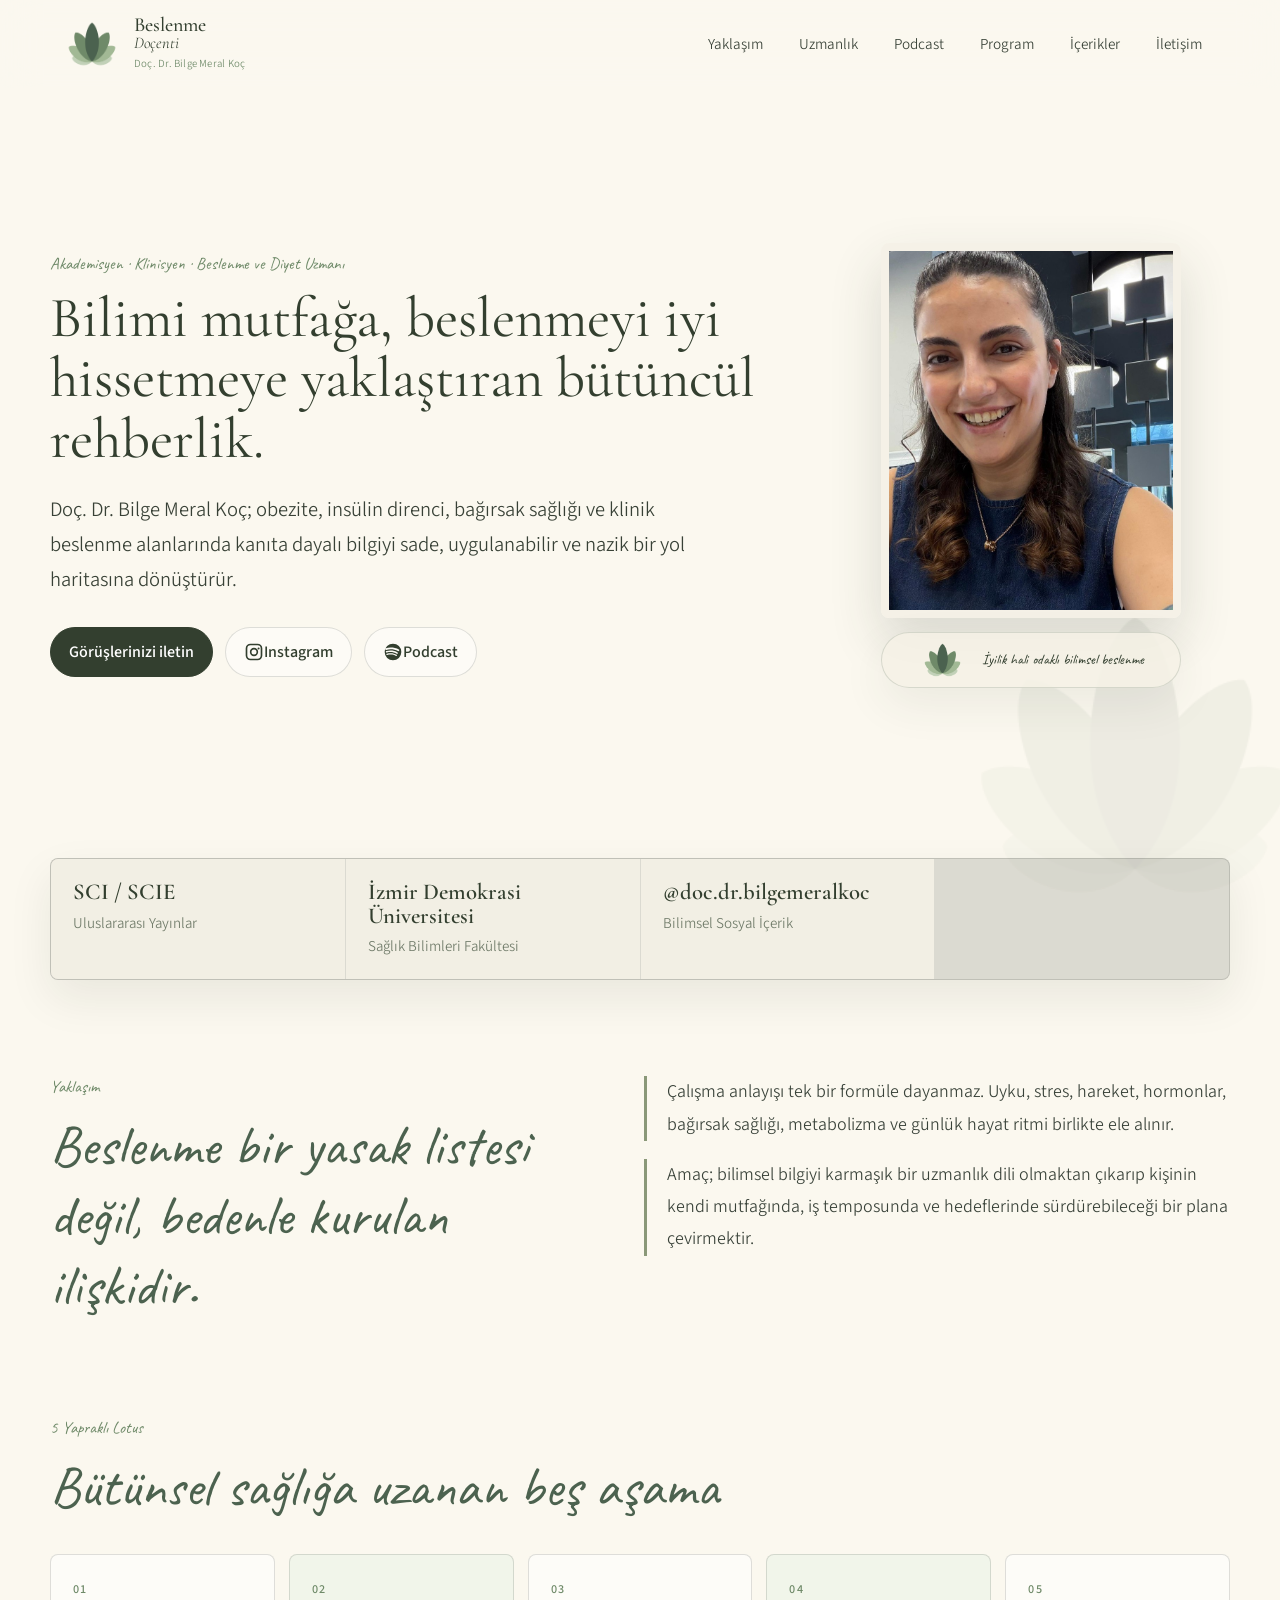
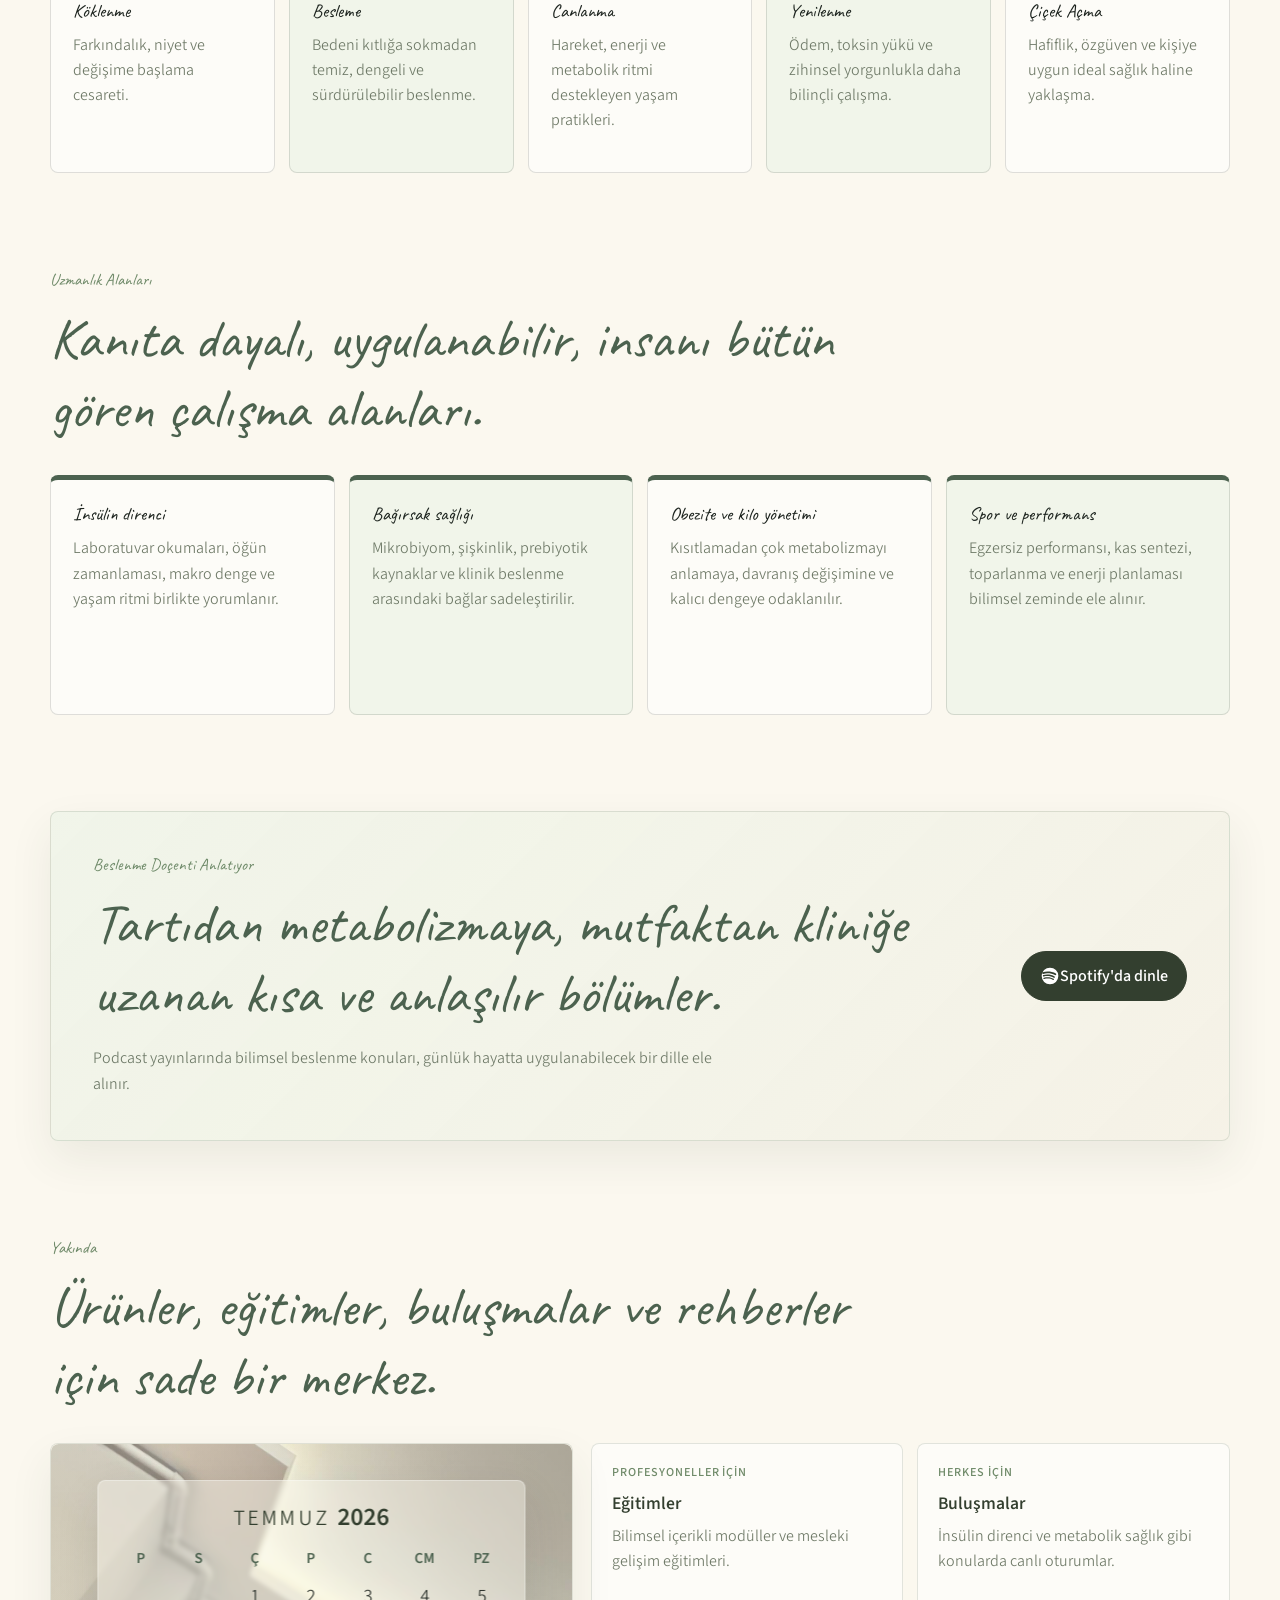
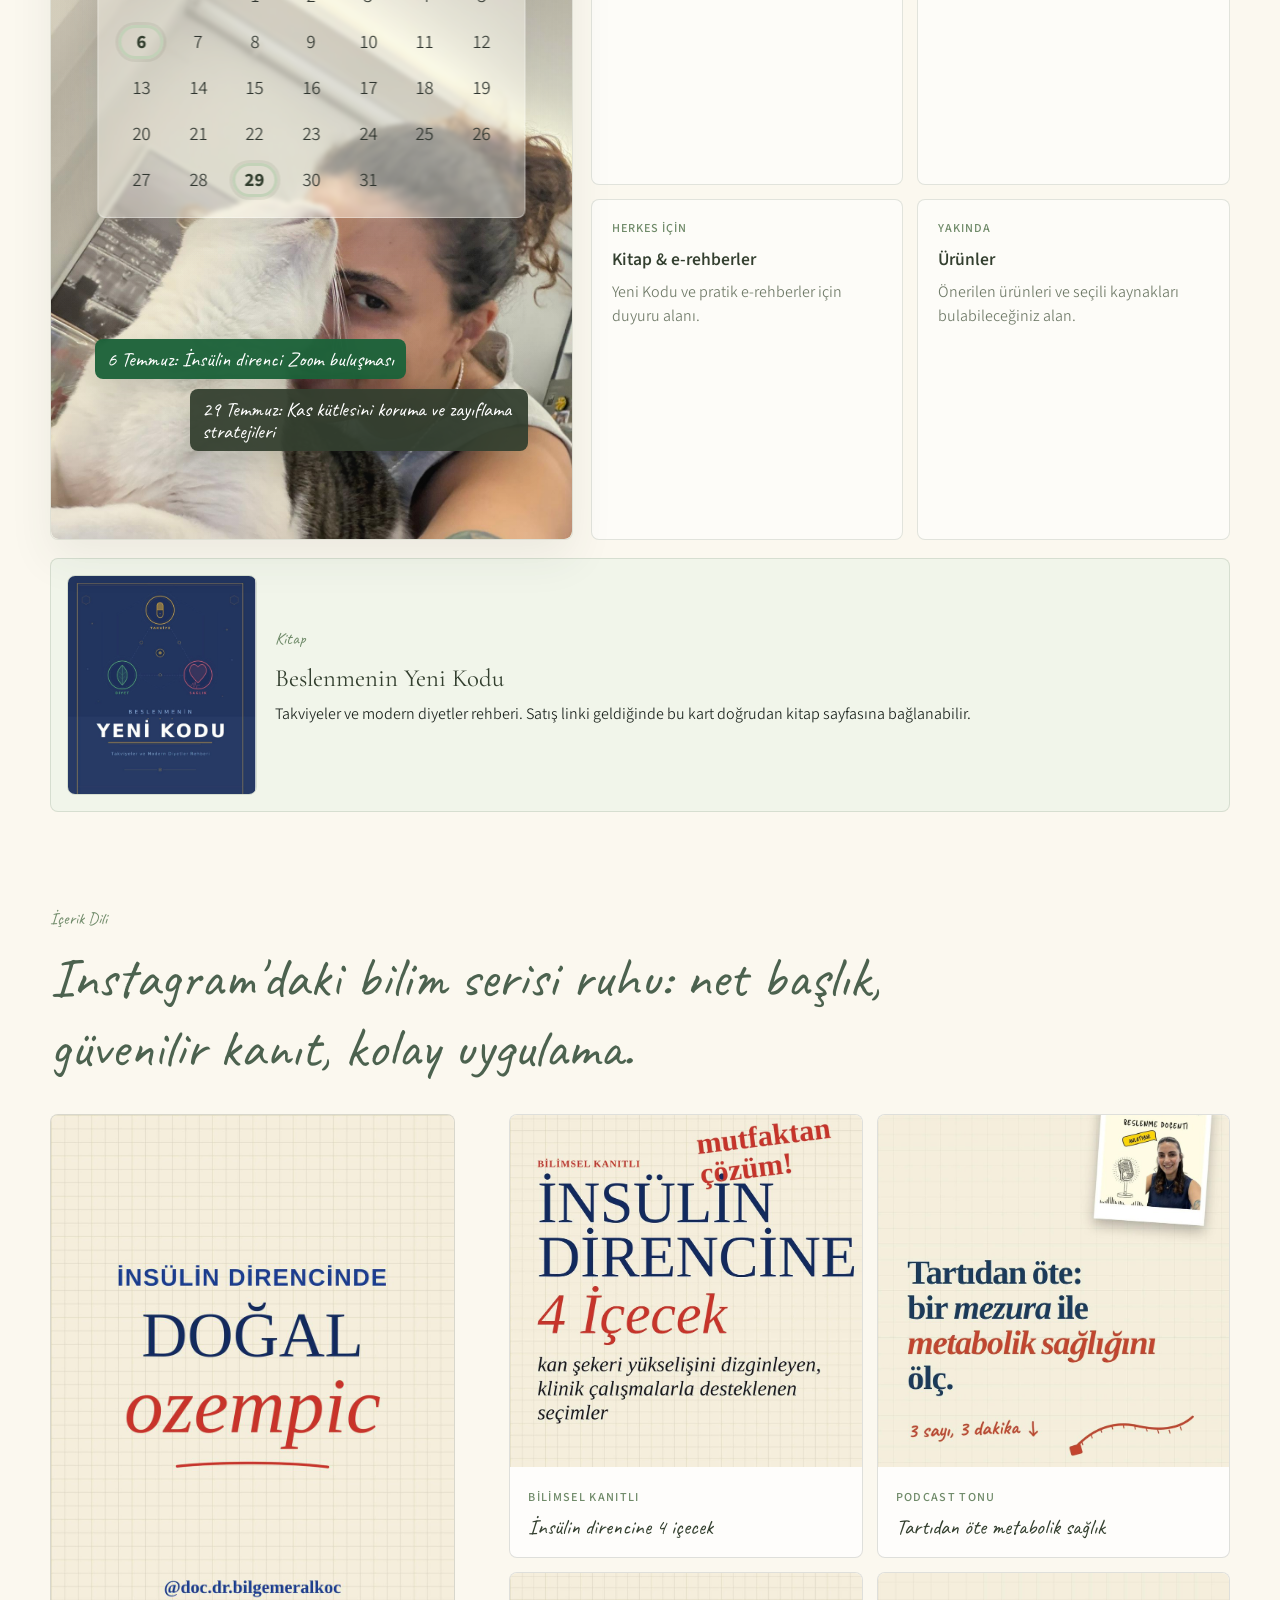
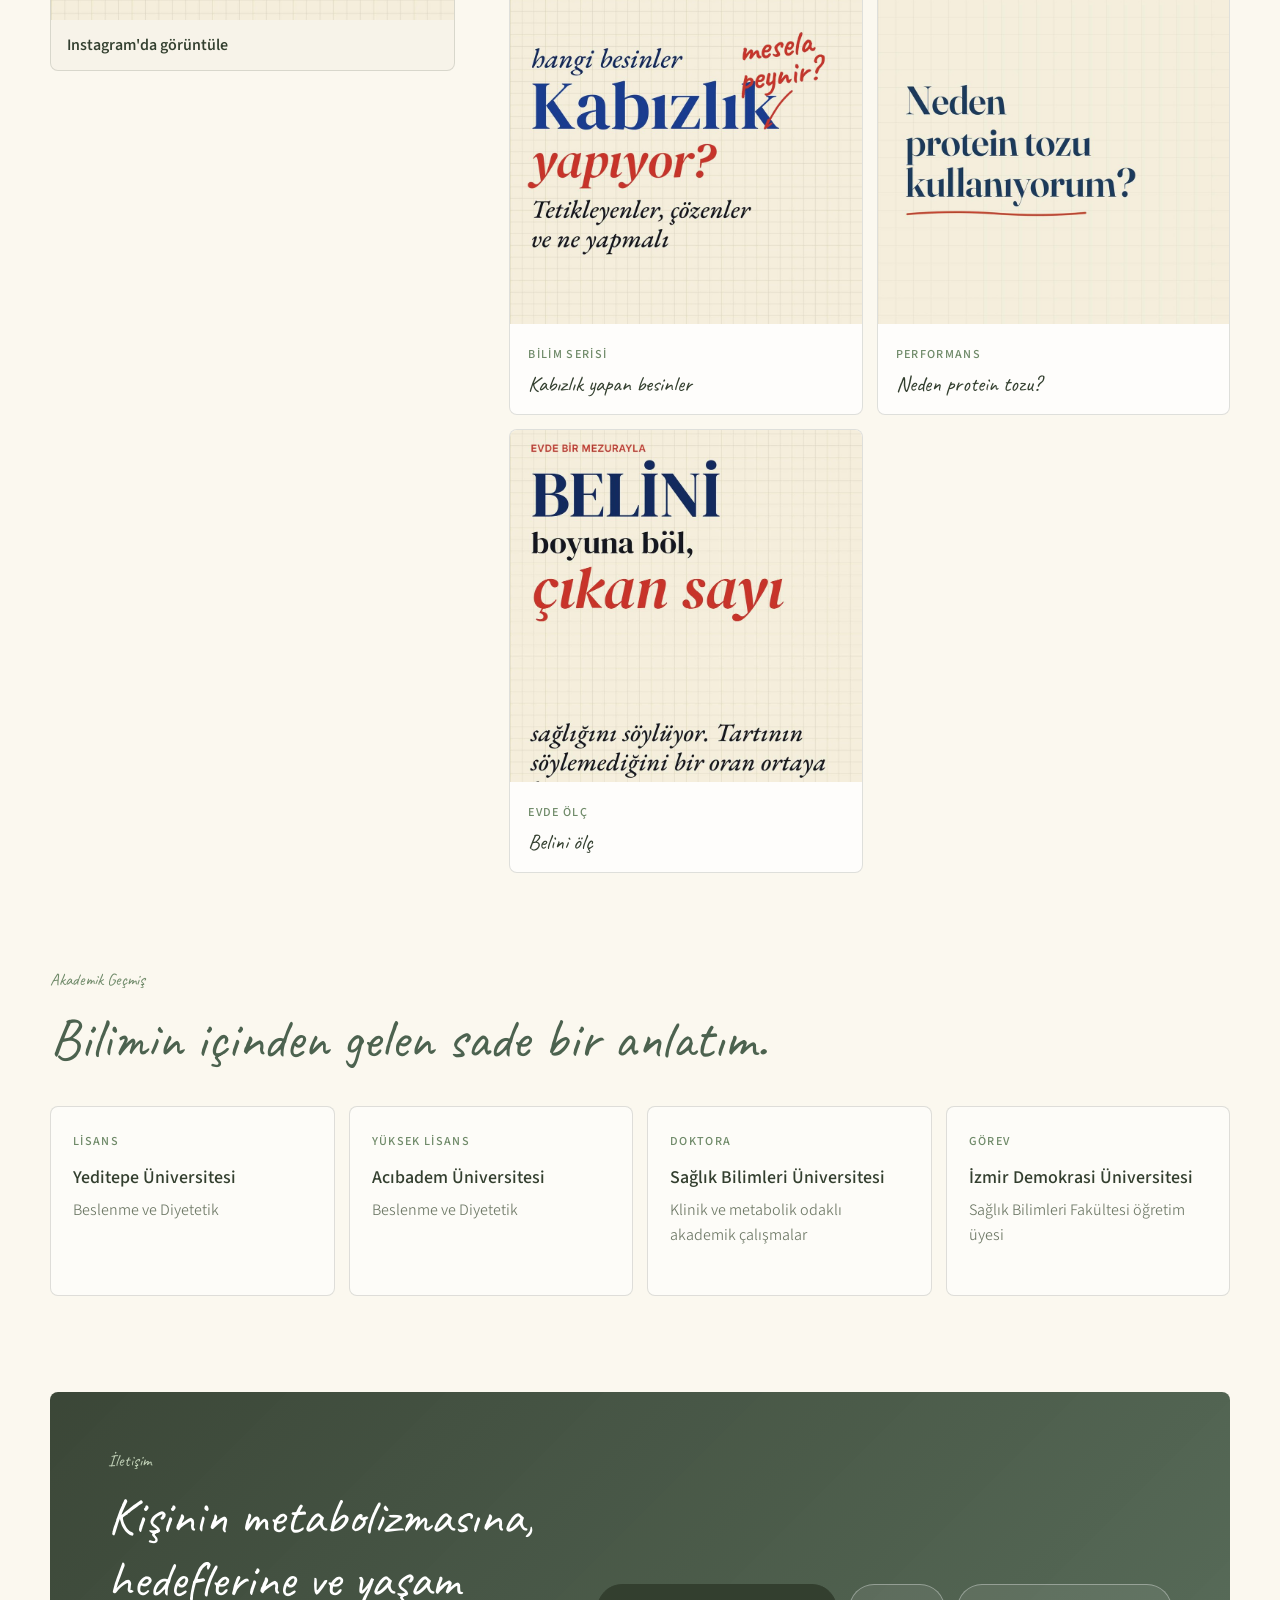
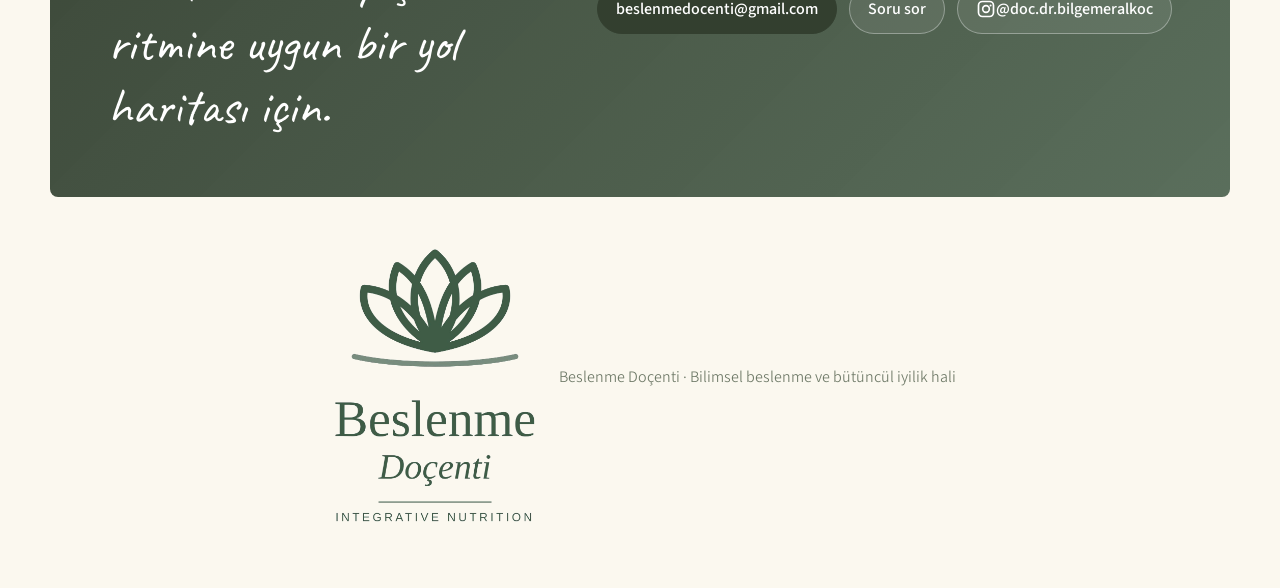
==== commit 956d739d: "Refine admin-managed content and favicon" ====
--- a/index.html
+++ b/index.html
@@ -14,6 +14,8 @@
       href="https://fonts.googleapis.com/css2?family=Caveat:wght@400;500;600&family=Cormorant+Garamond:ital,wght@0,400;0,500;0,600;1,400;1,500&family=Source+Sans+3:wght@300;400;500;600;700&display=swap"
       rel="stylesheet"
     />
+    <link rel="icon" type="image/png" href="assets/beslenme-docenti-lotus-only.png" />
+    <link rel="apple-touch-icon" href="assets/beslenme-docenti-lotus-only.png" />
     <link rel="stylesheet" href="styles.css" />
   </head>
   <body>
@@ -81,10 +83,6 @@
           <strong>İzmir Demokrasi Üniversitesi</strong>
           <span>Sağlık Bilimleri Fakültesi</span>
         </article>
-        <a href="https://www.instagram.com/p/DYFHNGQDbaJ/" target="_blank" rel="noreferrer" data-link="workshop">
-          <strong>Sağlıklı Beslenme Atölyesi</strong>
-          <span>Atölye Sayfasına Git</span>
-        </a>
         <article>
           <strong>@doc.dr.bilgemeralkoc</strong>
           <span>Bilimsel Sosyal İçerik</span>
@@ -225,12 +223,12 @@
             </article>
           </div>
         </div>
-        <a class="book-callout" href="mailto:beslenmedocenti@gmail.com?subject=Yeni%20Kodu%20kitap%20linki" aria-label="Yeni Kodu kitap linki için mail gönder" data-link="book">
-          <img src="assets/book-yeni-kodu.jpg" alt="Beslenmenin Yeni Kodu kitap kapağı" />
+        <a class="book-callout" href="mailto:beslenmedocenti@gmail.com?subject=Yeni%20Kodu%20kitap%20linki" aria-label="Yeni Kodu kitap linki için mail gönder" data-link="book" data-book-card>
+          <img src="assets/book-yeni-kodu.jpg" alt="Beslenmenin Yeni Kodu kitap kapağı" data-book-image />
           <div>
-            <p class="eyebrow">Kitap</p>
-            <h3>Beslenmenin Yeni Kodu</h3>
-            <p>Takviyeler ve modern diyetler rehberi. Satış linki geldiğinde bu kart doğrudan kitap sayfasına bağlanabilir.</p>
+            <p class="eyebrow" data-book-label>Kitap</p>
+            <h3 data-book-title>Beslenmenin Yeni Kodu</h3>
+            <p data-book-description>Takviyeler ve modern diyetler rehberi. Satış linki geldiğinde bu kart doğrudan kitap sayfasına bağlanabilir.</p>
           </div>
         </a>
       </section>
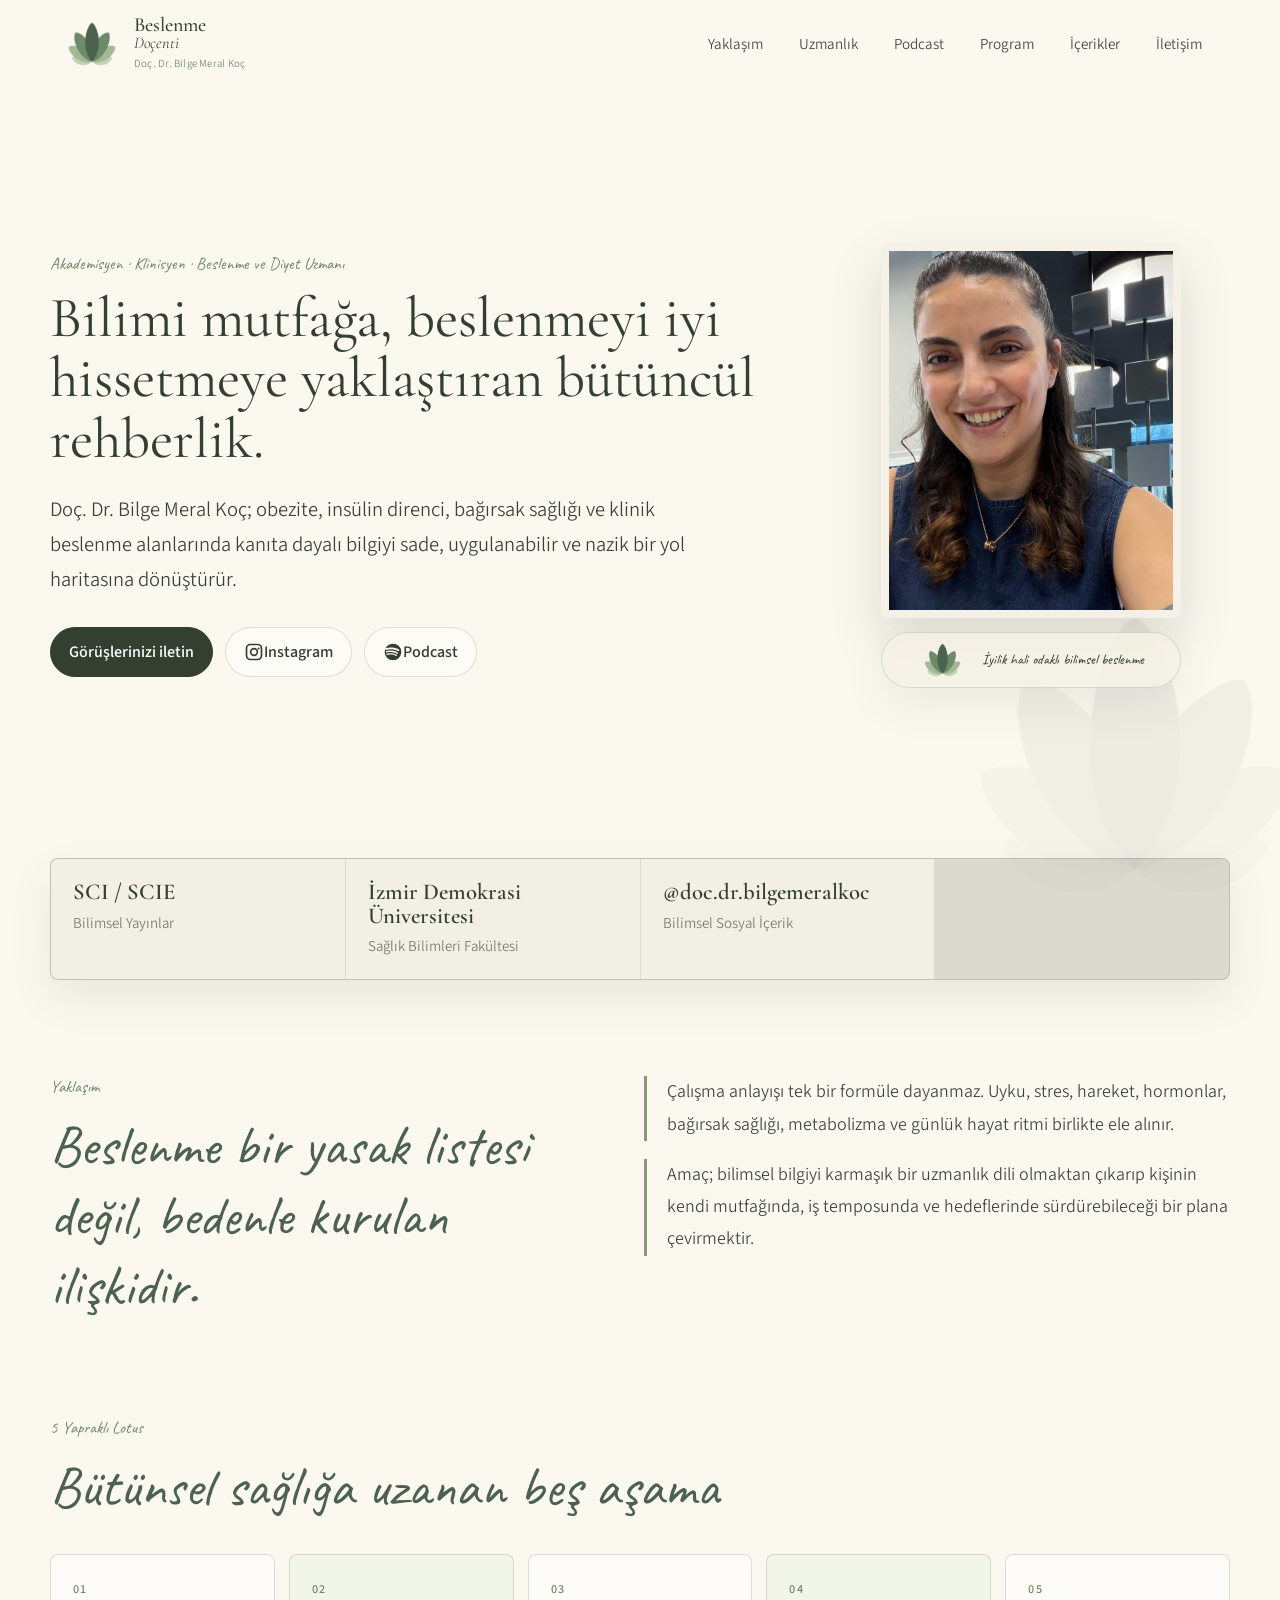
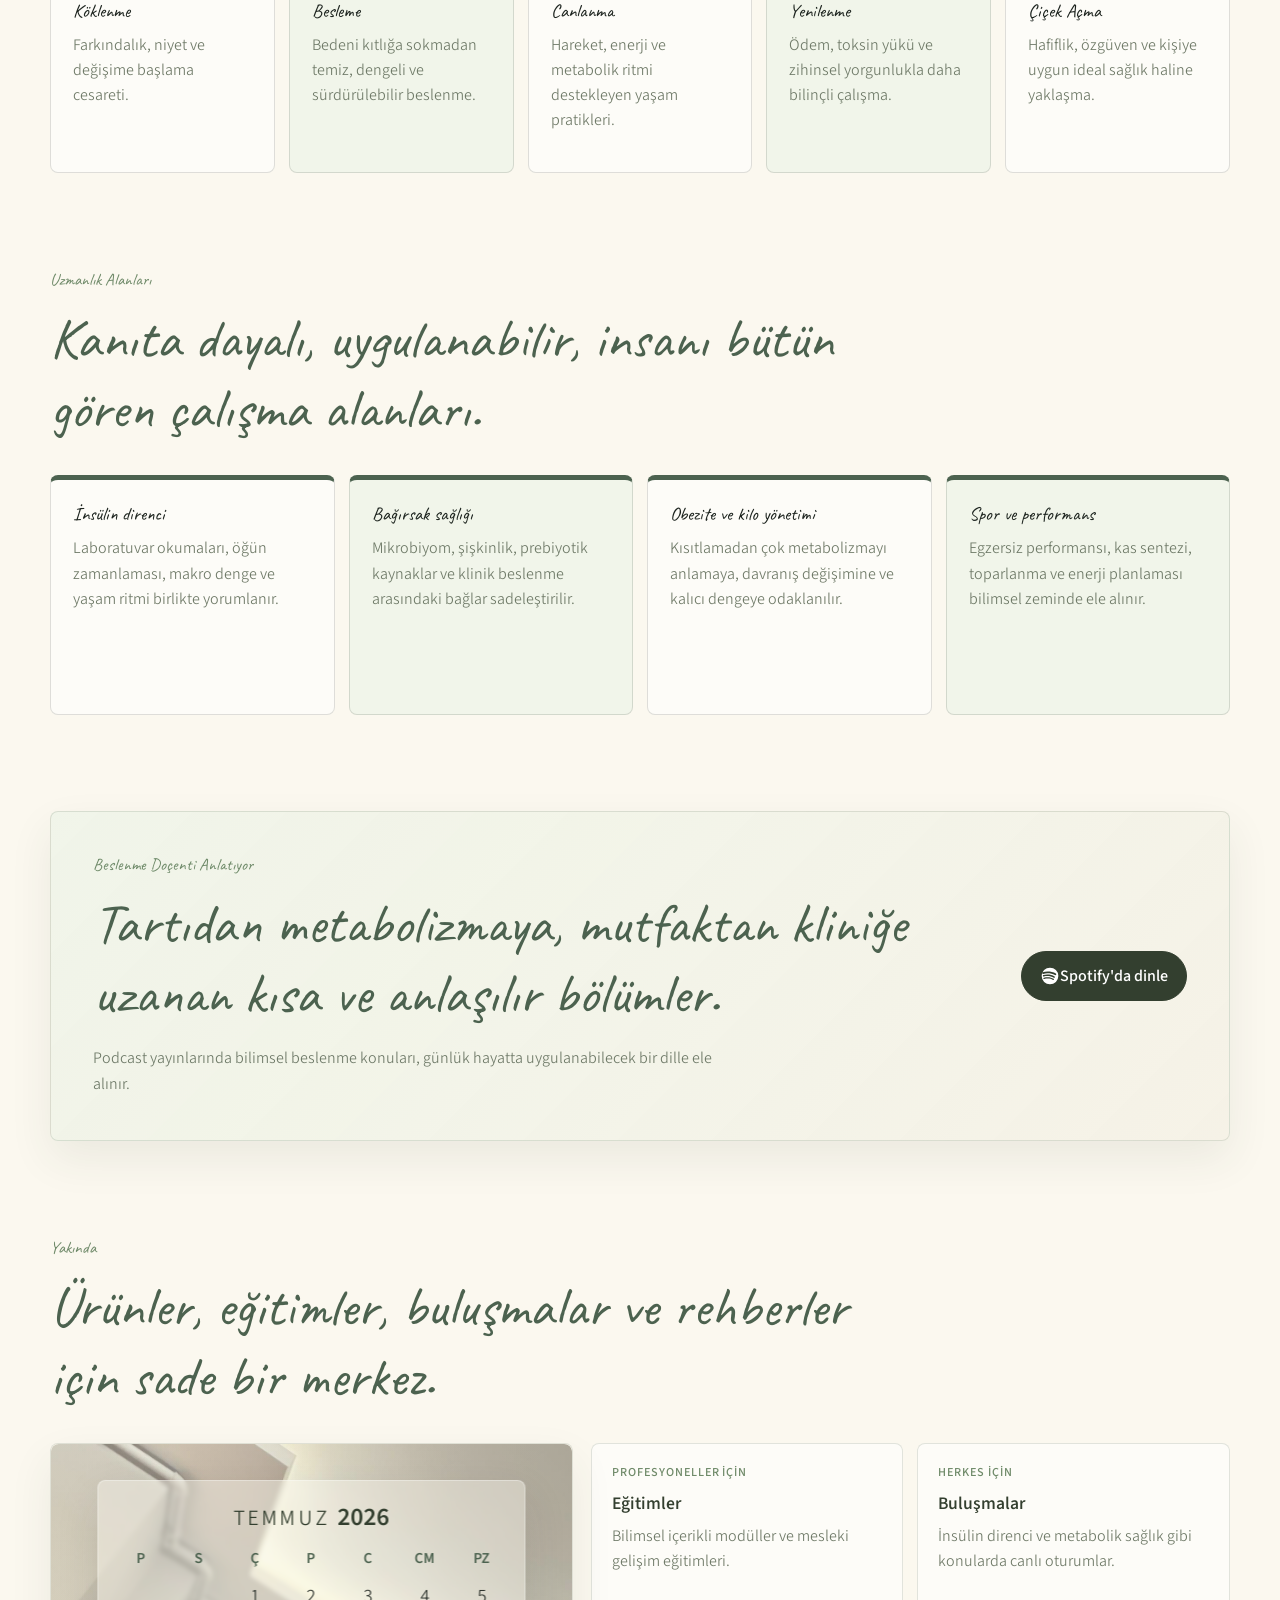
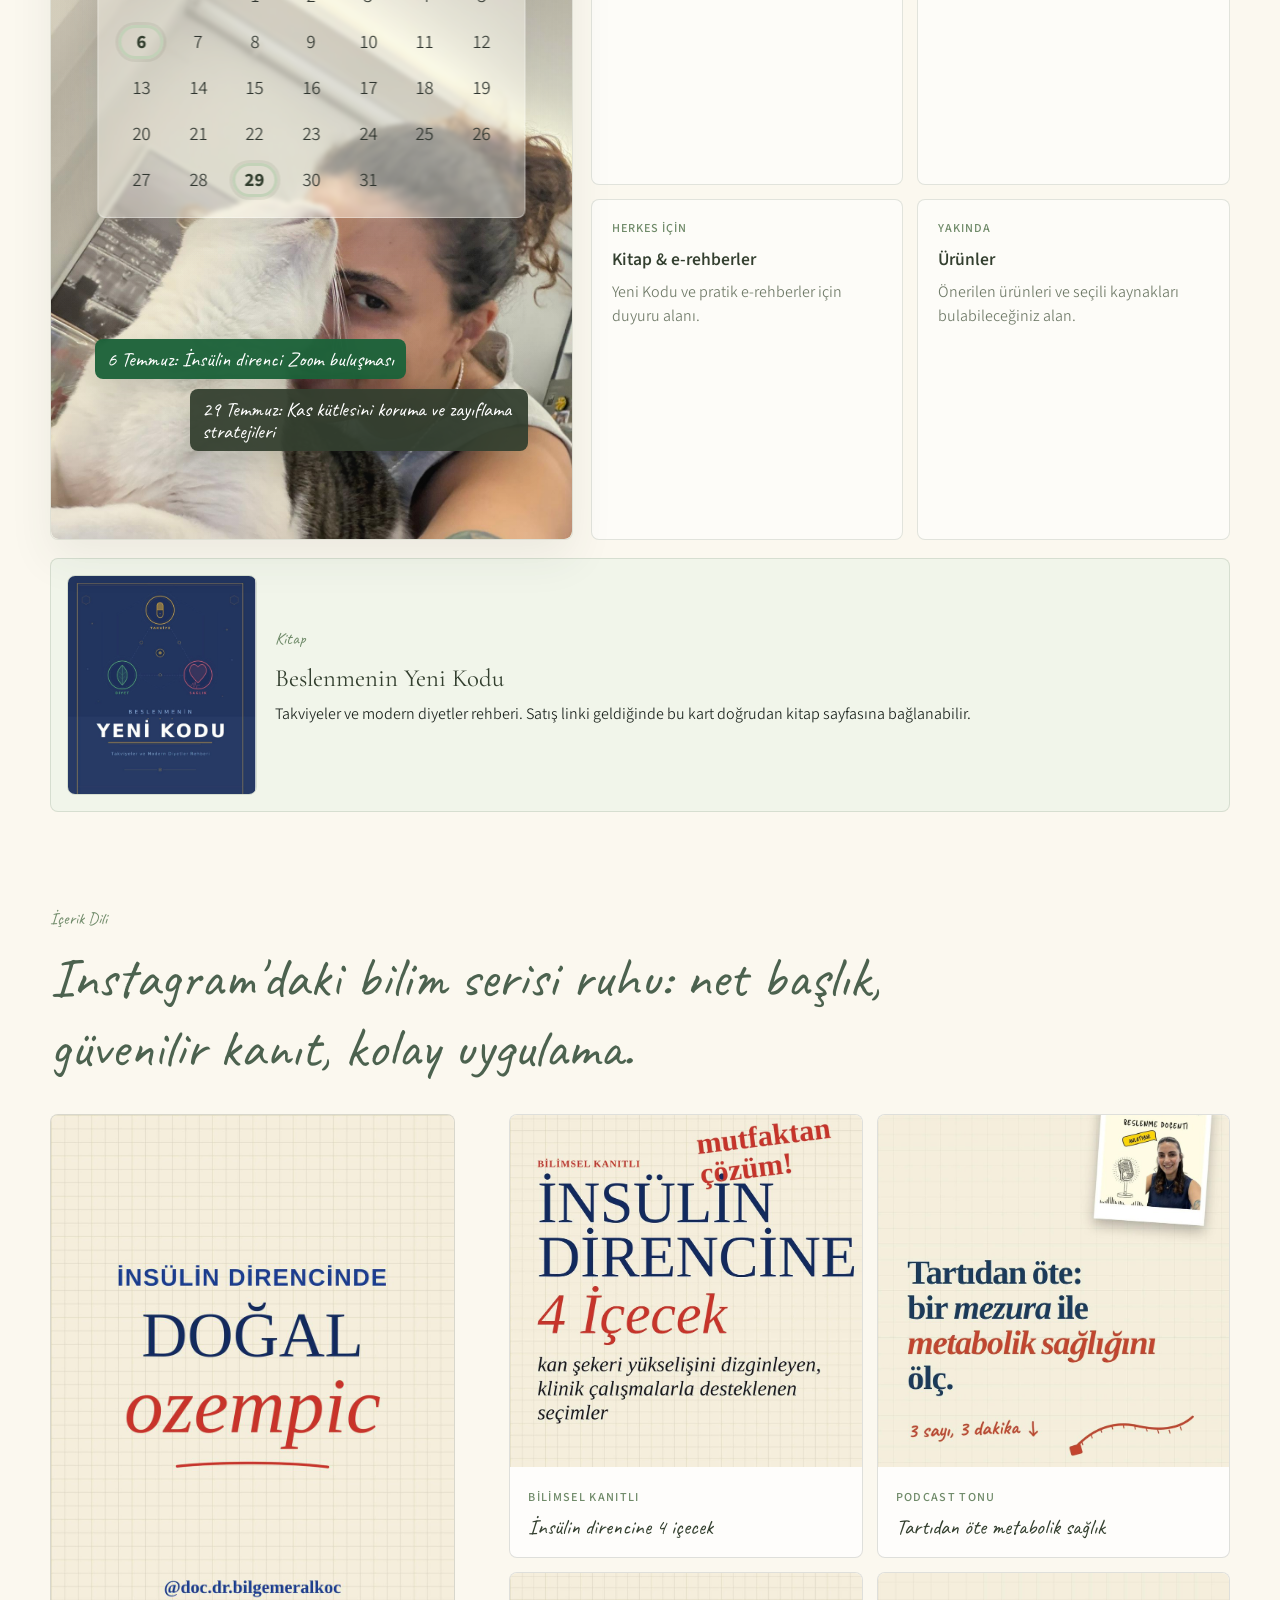
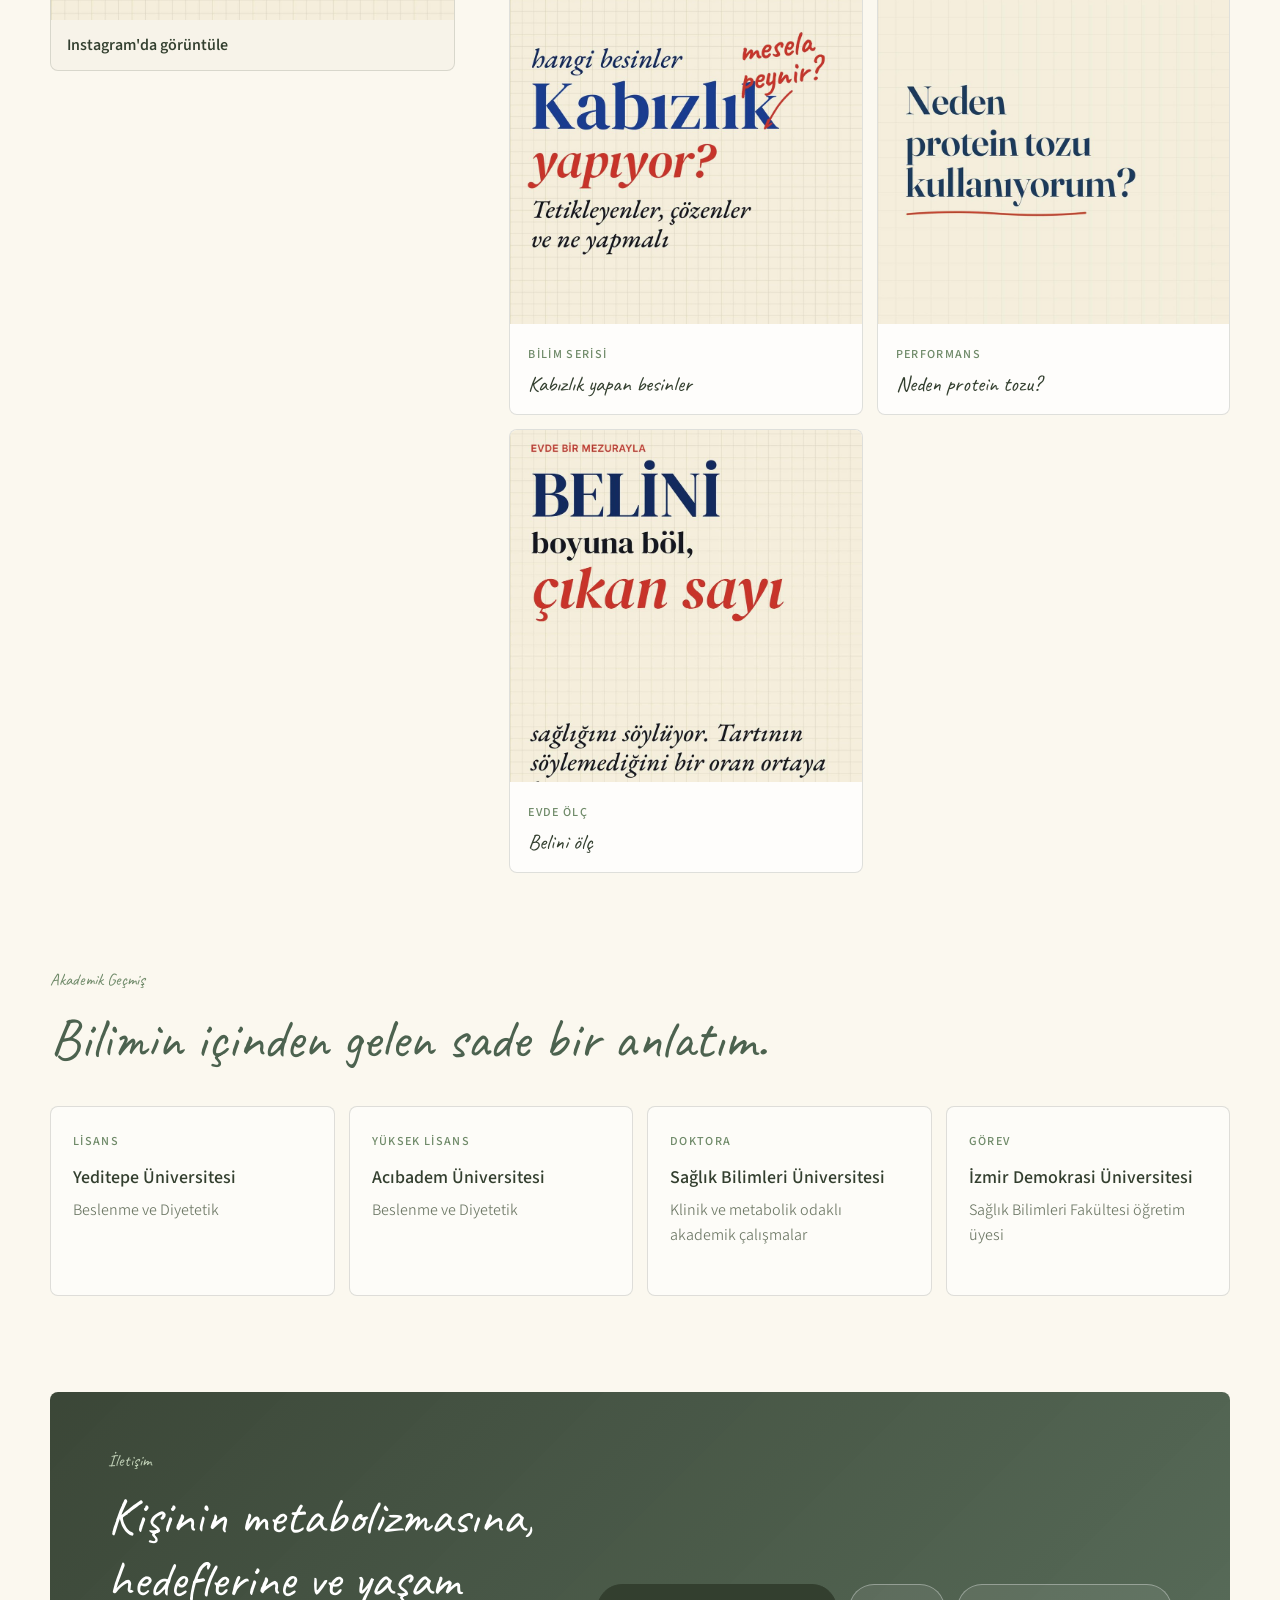
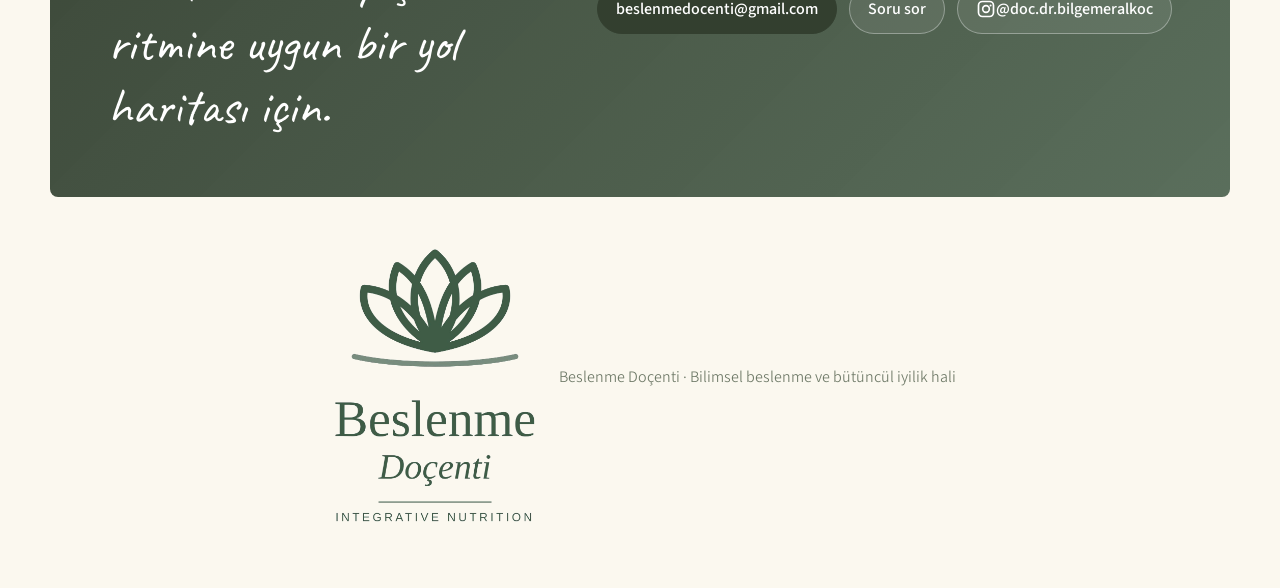
==== commit f428808a: "Link scientific publications to Scholar" ====
--- a/index.html
+++ b/index.html
@@ -75,10 +75,10 @@
       </section>
 
       <section class="proof-strip reveal" aria-label="Odak alanları">
-        <article>
+        <a href="https://scholar.google.com/citations?hl=tr&user=B8D07CUAAAAJbu" target="_blank" rel="noreferrer">
           <strong>SCI / SCIE</strong>
-          <span>Uluslararası Yayınlar</span>
-        </article>
+          <span>Bilimsel Yayınlar</span>
+        </a>
         <article>
           <strong>İzmir Demokrasi Üniversitesi</strong>
           <span>Sağlık Bilimleri Fakültesi</span>
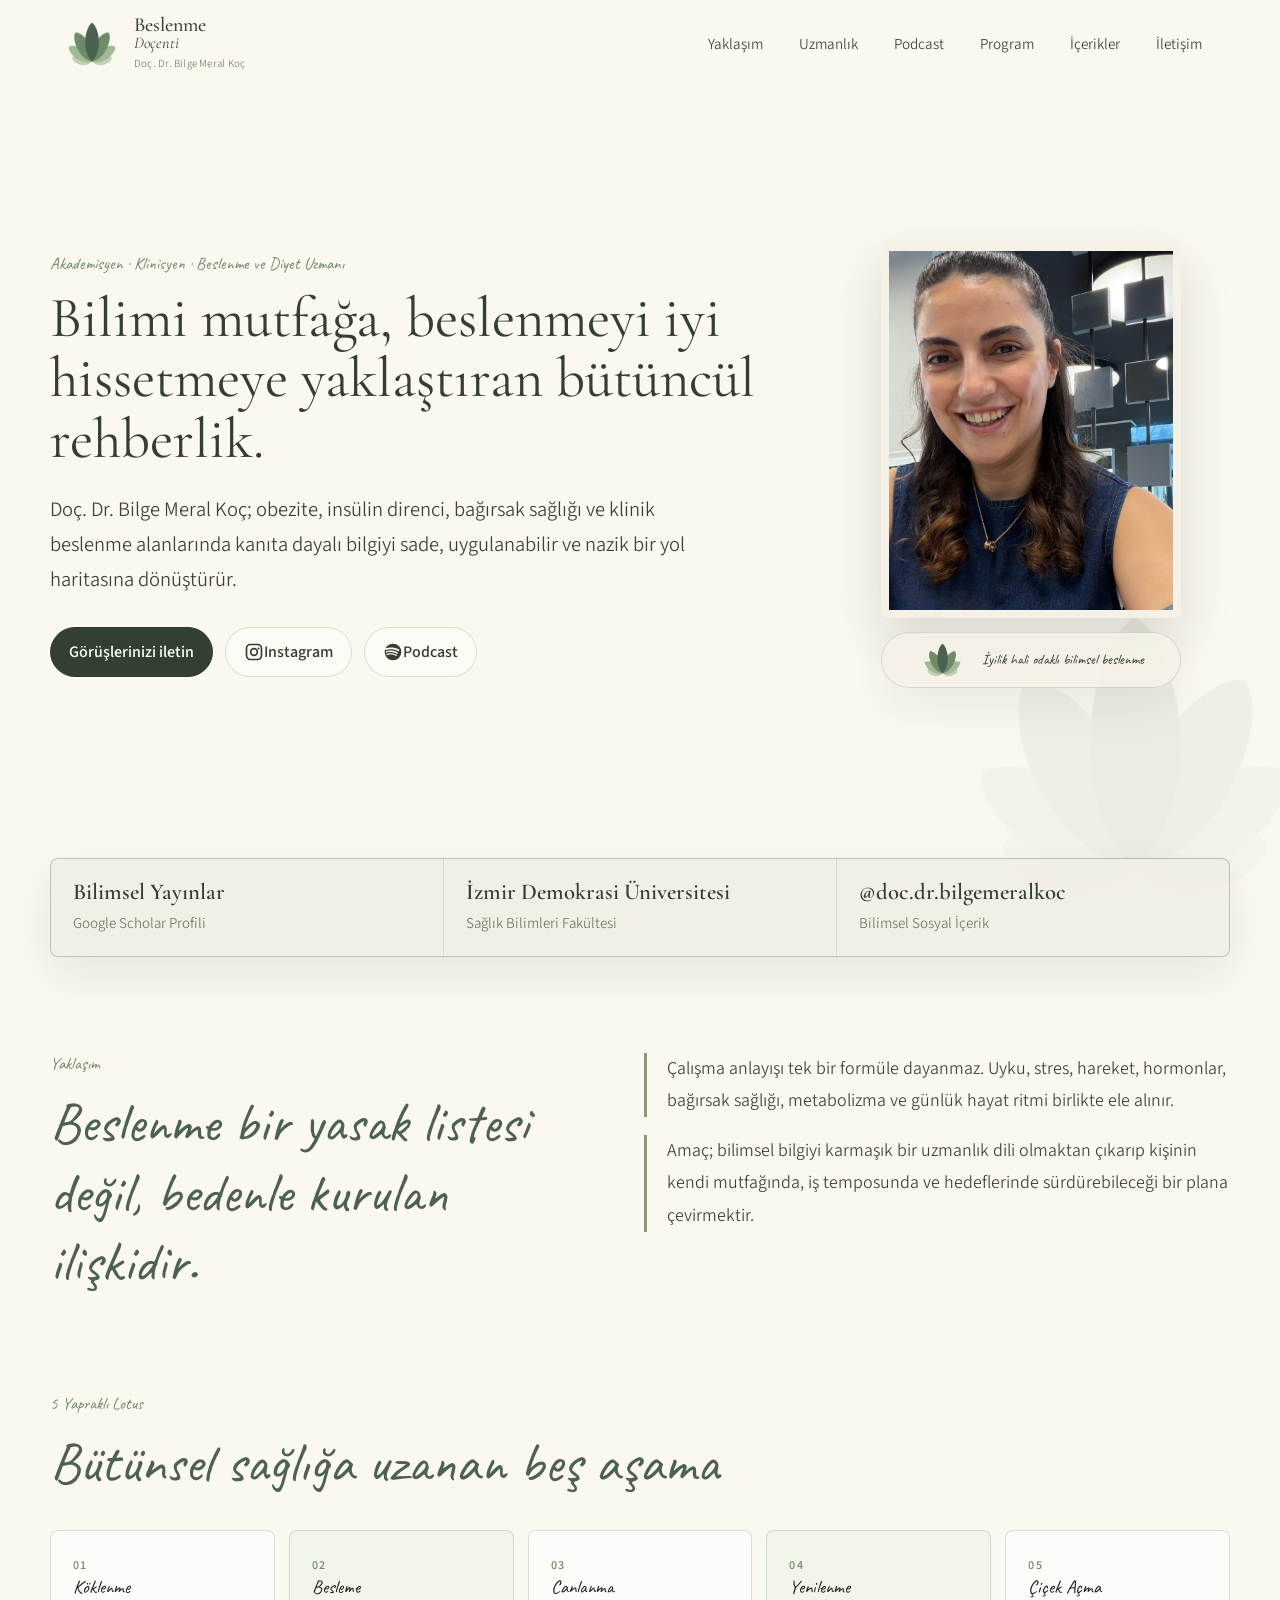
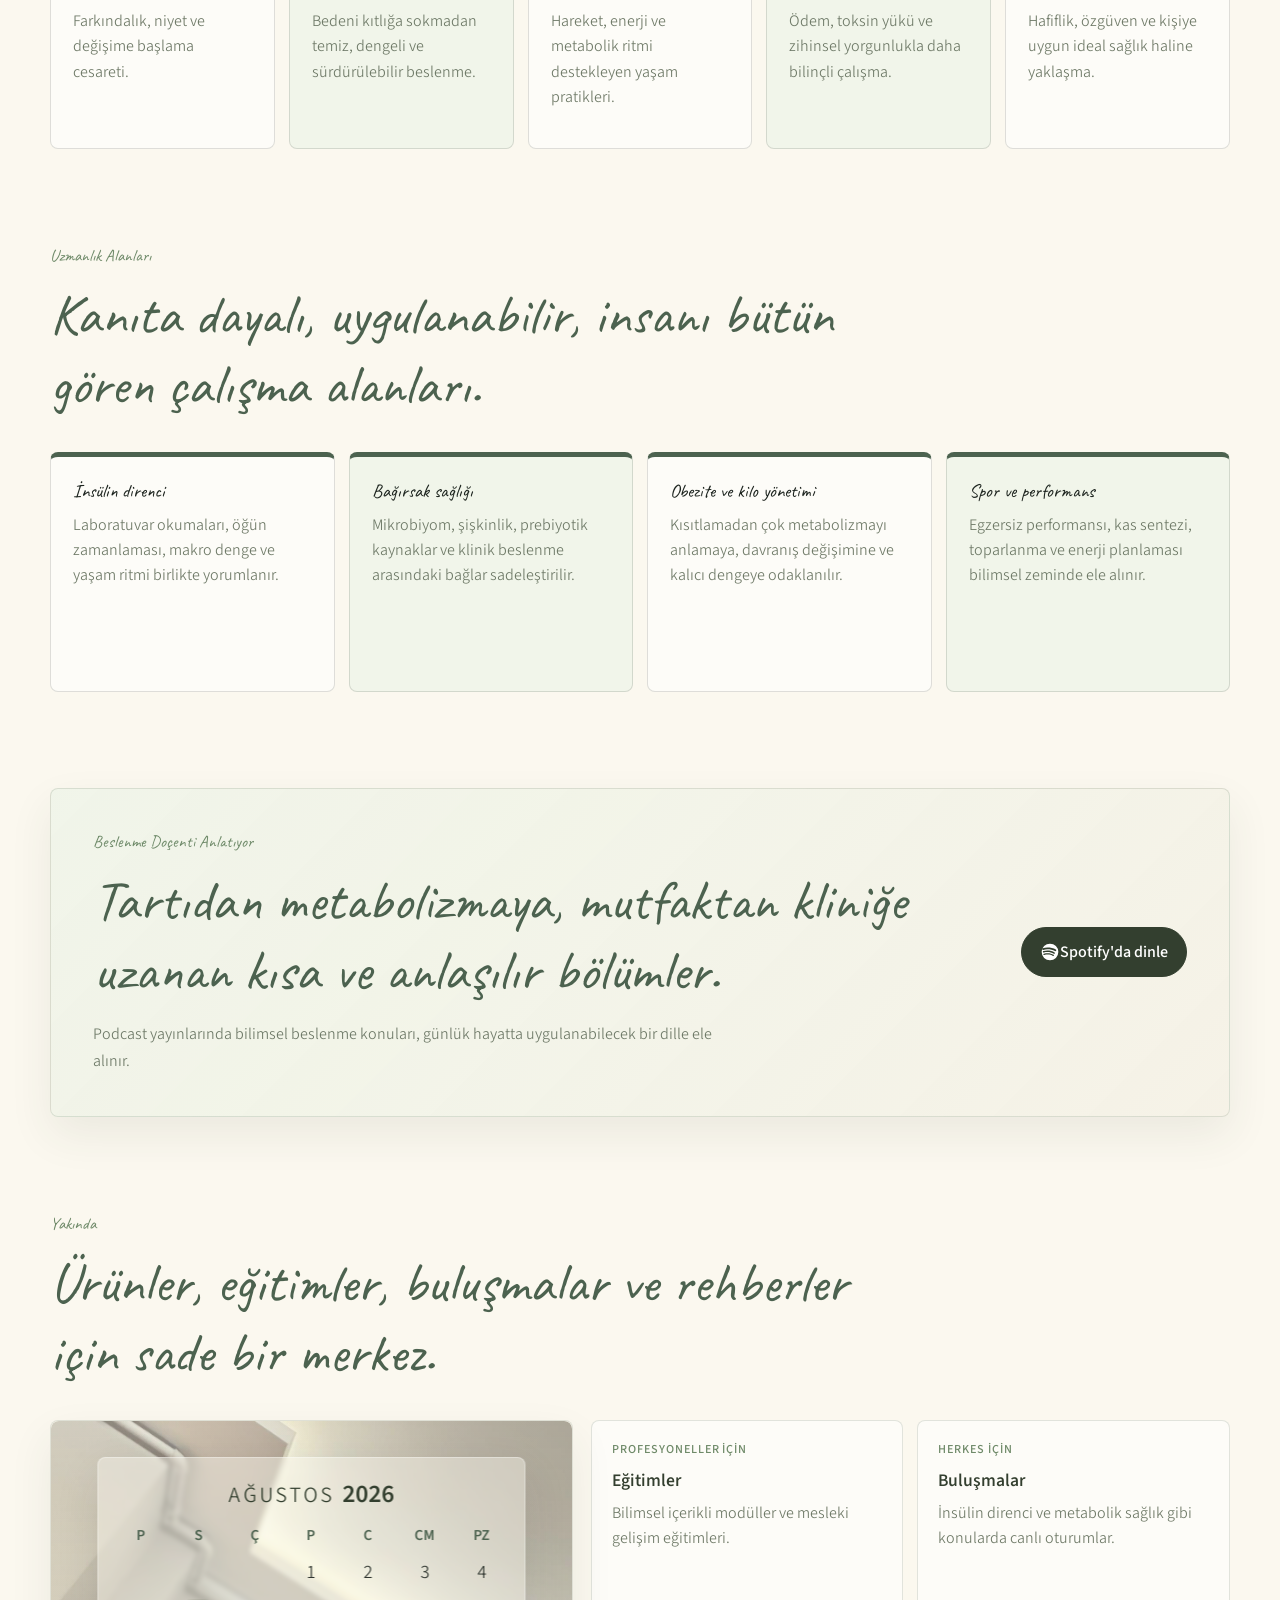
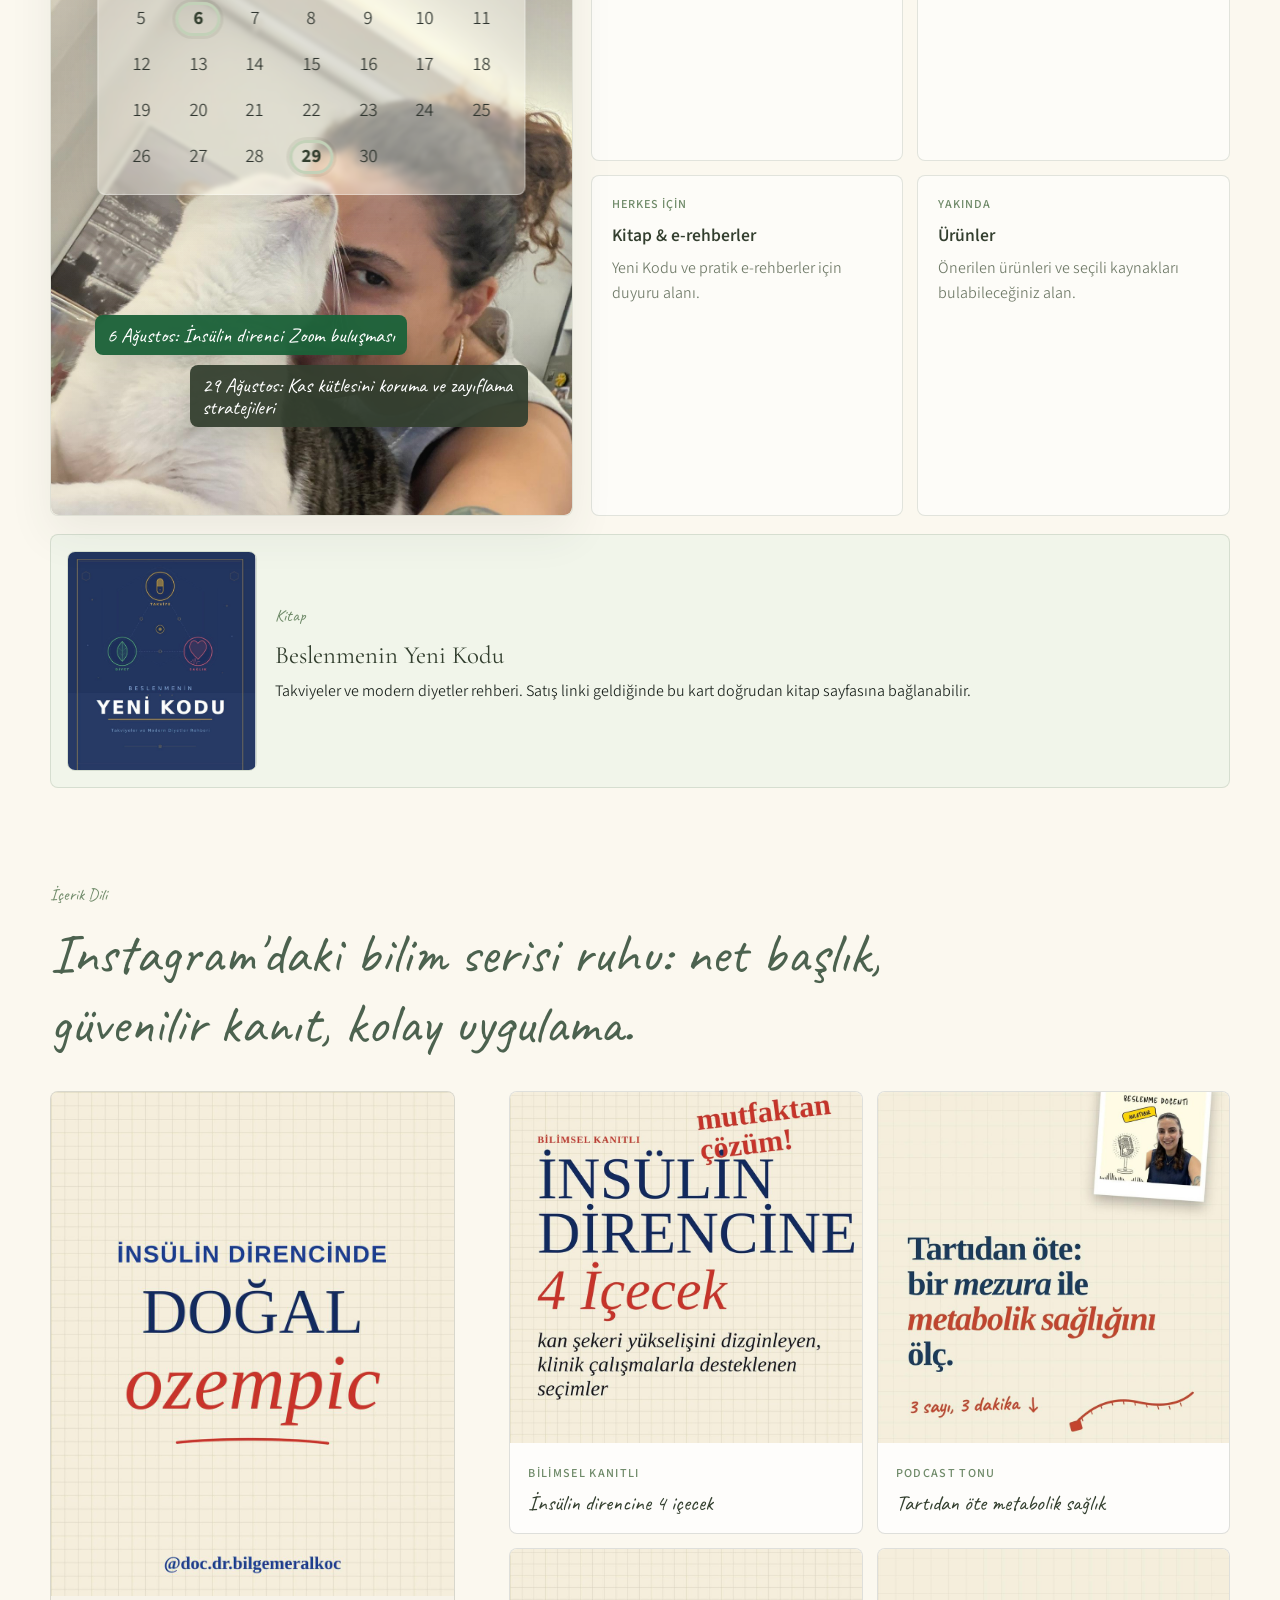
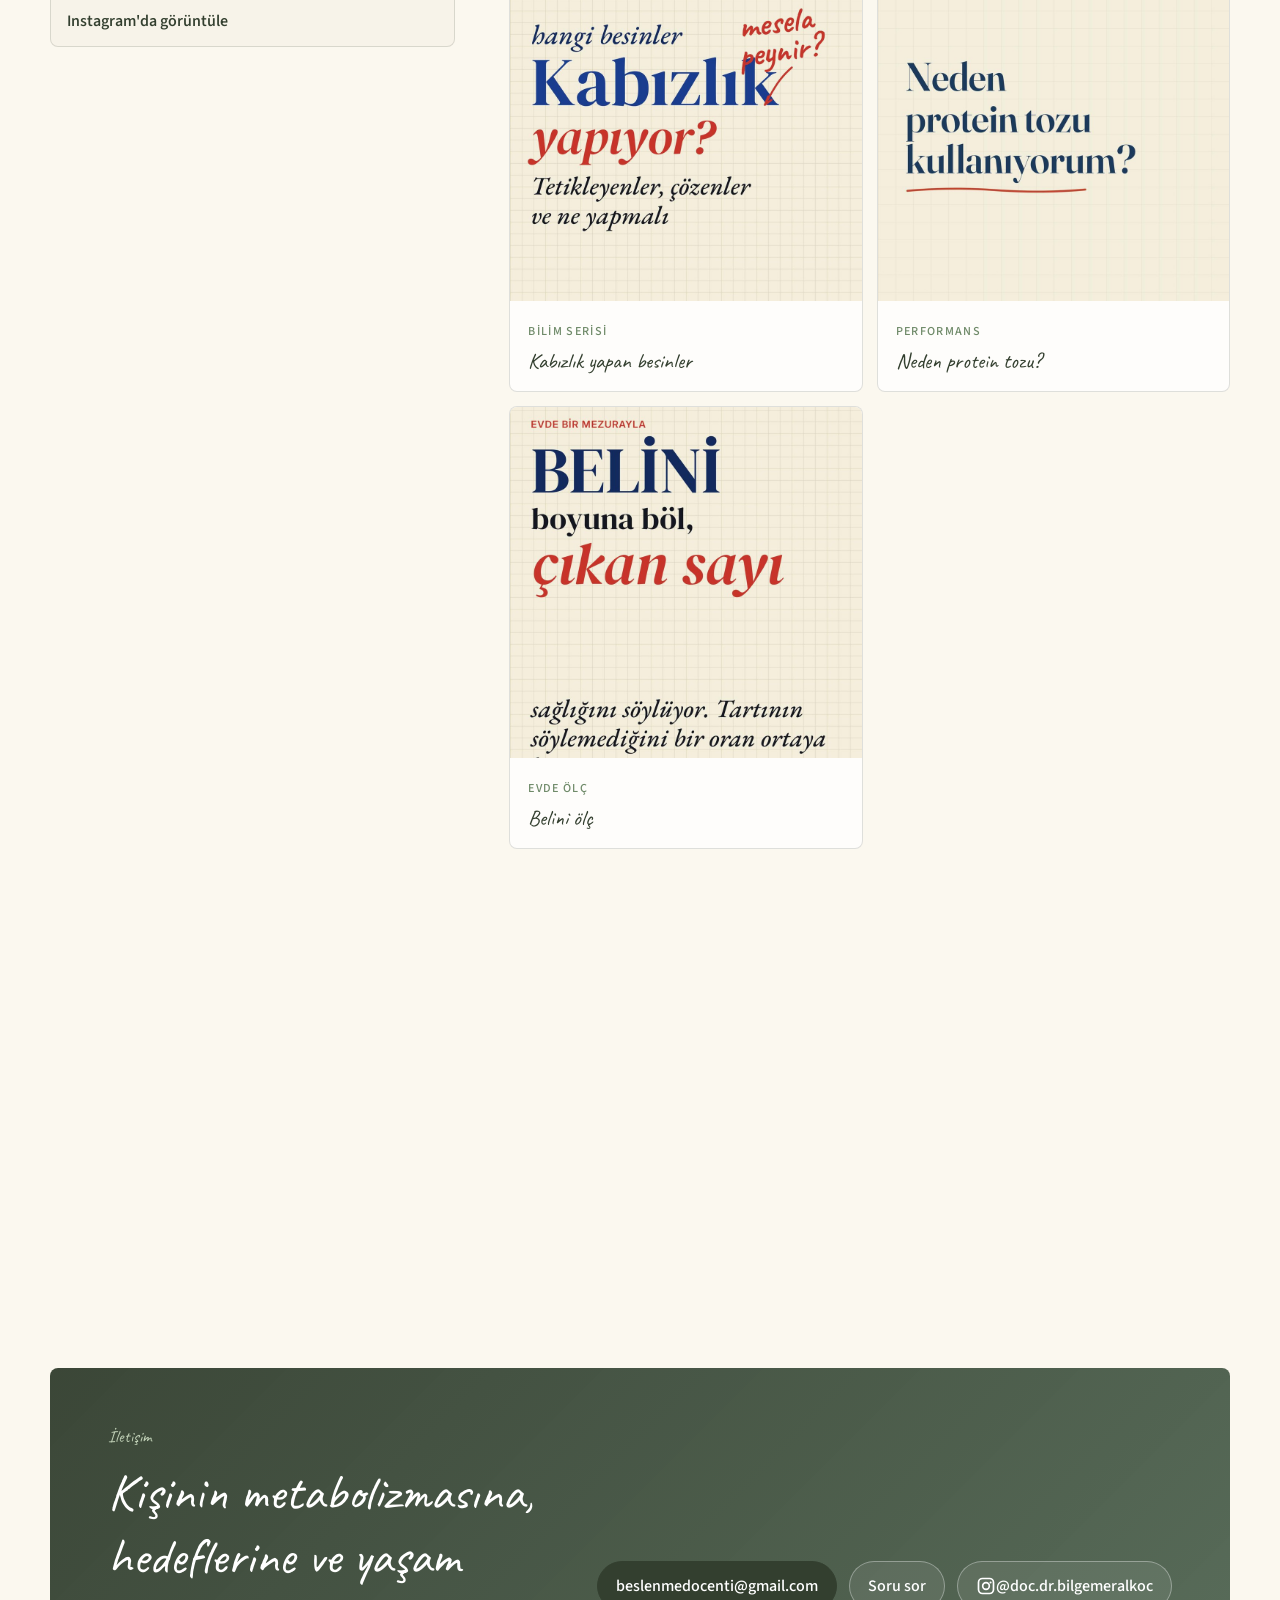
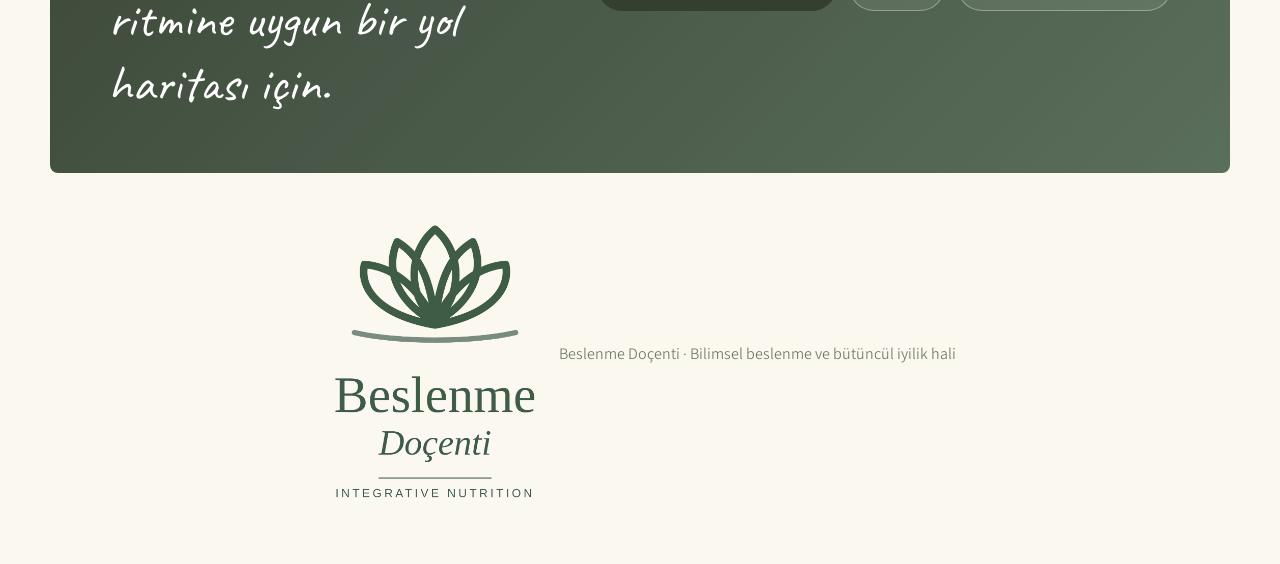
==== commit 0ce0c415: "Update publications card layout" ====
--- a/index.html
+++ b/index.html
@@ -76,8 +76,8 @@
 
       <section class="proof-strip reveal" aria-label="Odak alanları">
         <a href="https://scholar.google.com/citations?hl=tr&user=B8D07CUAAAAJbu" target="_blank" rel="noreferrer">
-          <strong>SCI / SCIE</strong>
-          <span>Bilimsel Yayınlar</span>
+          <strong>Bilimsel Yayınlar</strong>
+          <span>Google Scholar Profili</span>
         </a>
         <article>
           <strong>İzmir Demokrasi Üniversitesi</strong>
--- a/styles.css
+++ b/styles.css
@@ -361,7 +361,7 @@
 
 .proof-strip {
   display: grid;
-  grid-template-columns: repeat(4, 1fr);
+  grid-template-columns: repeat(3, 1fr);
   gap: 1px;
   overflow: hidden;
   border: 1px solid var(--line);
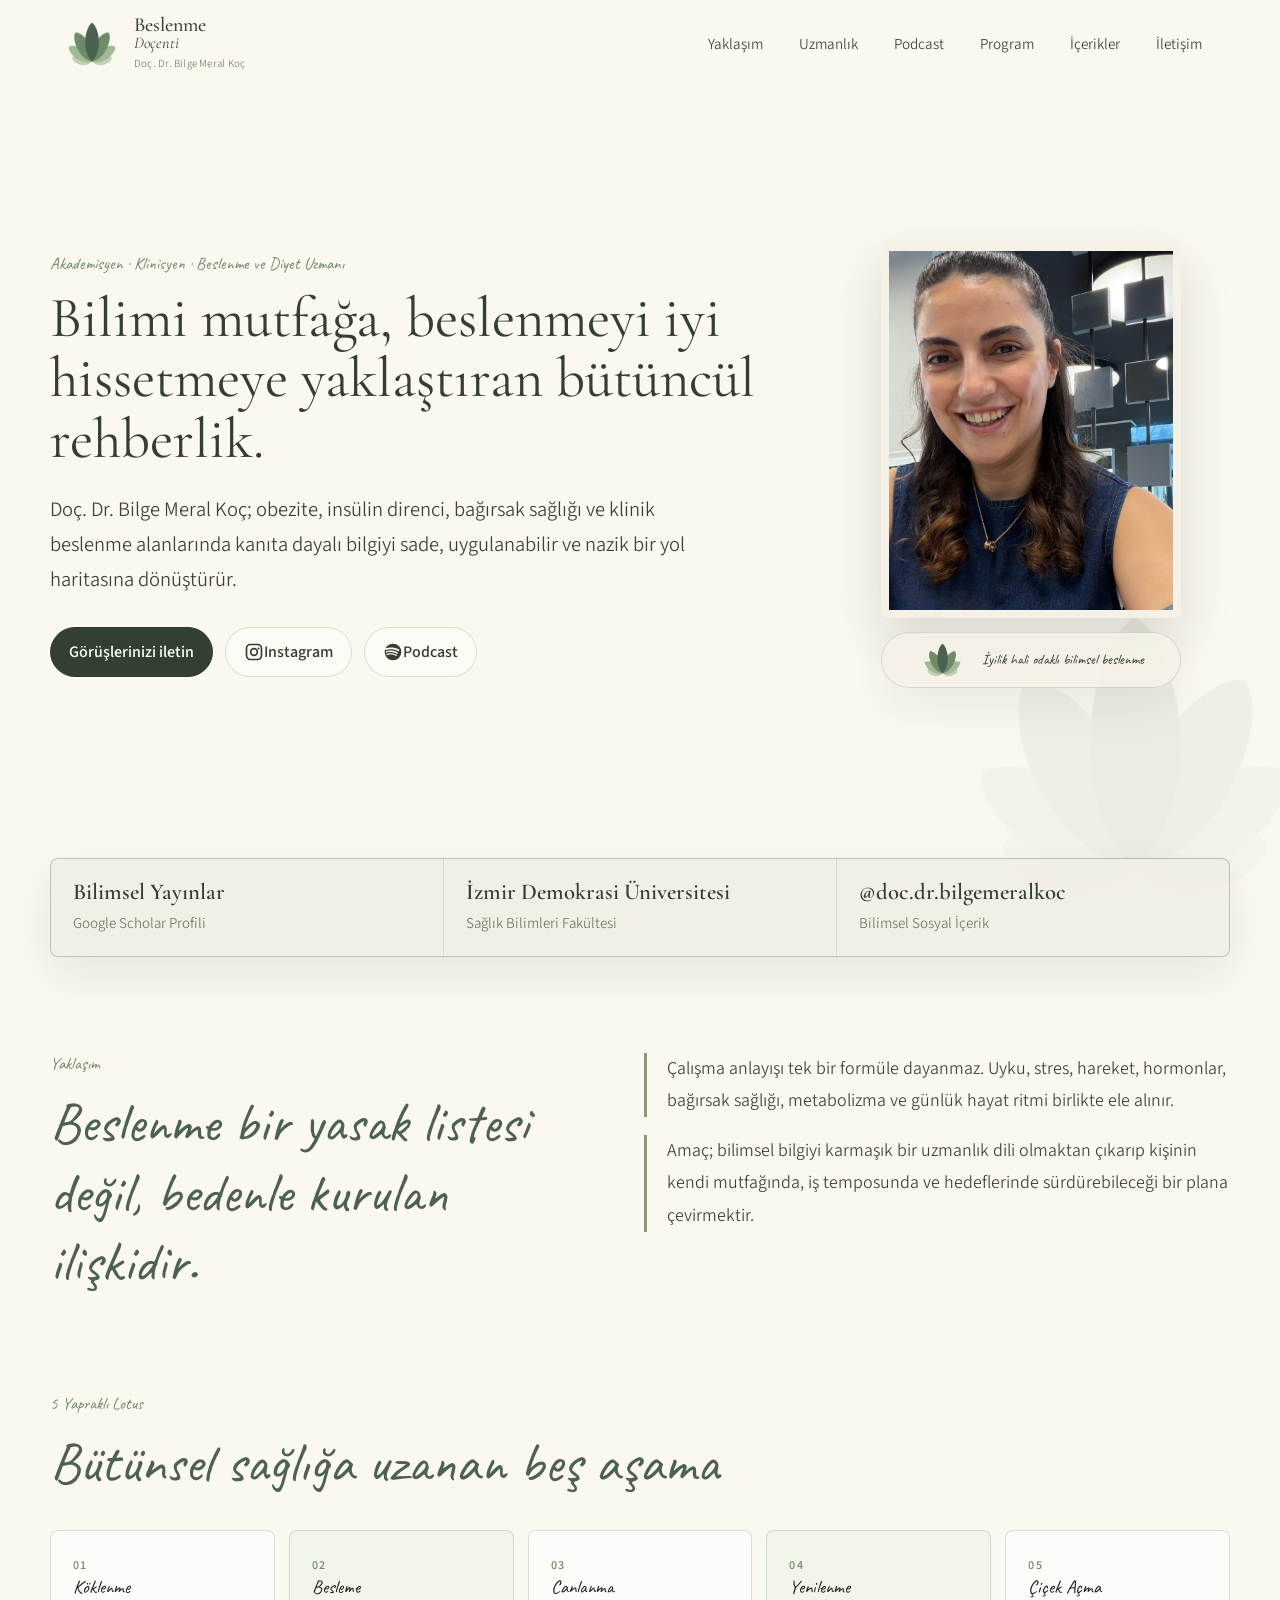
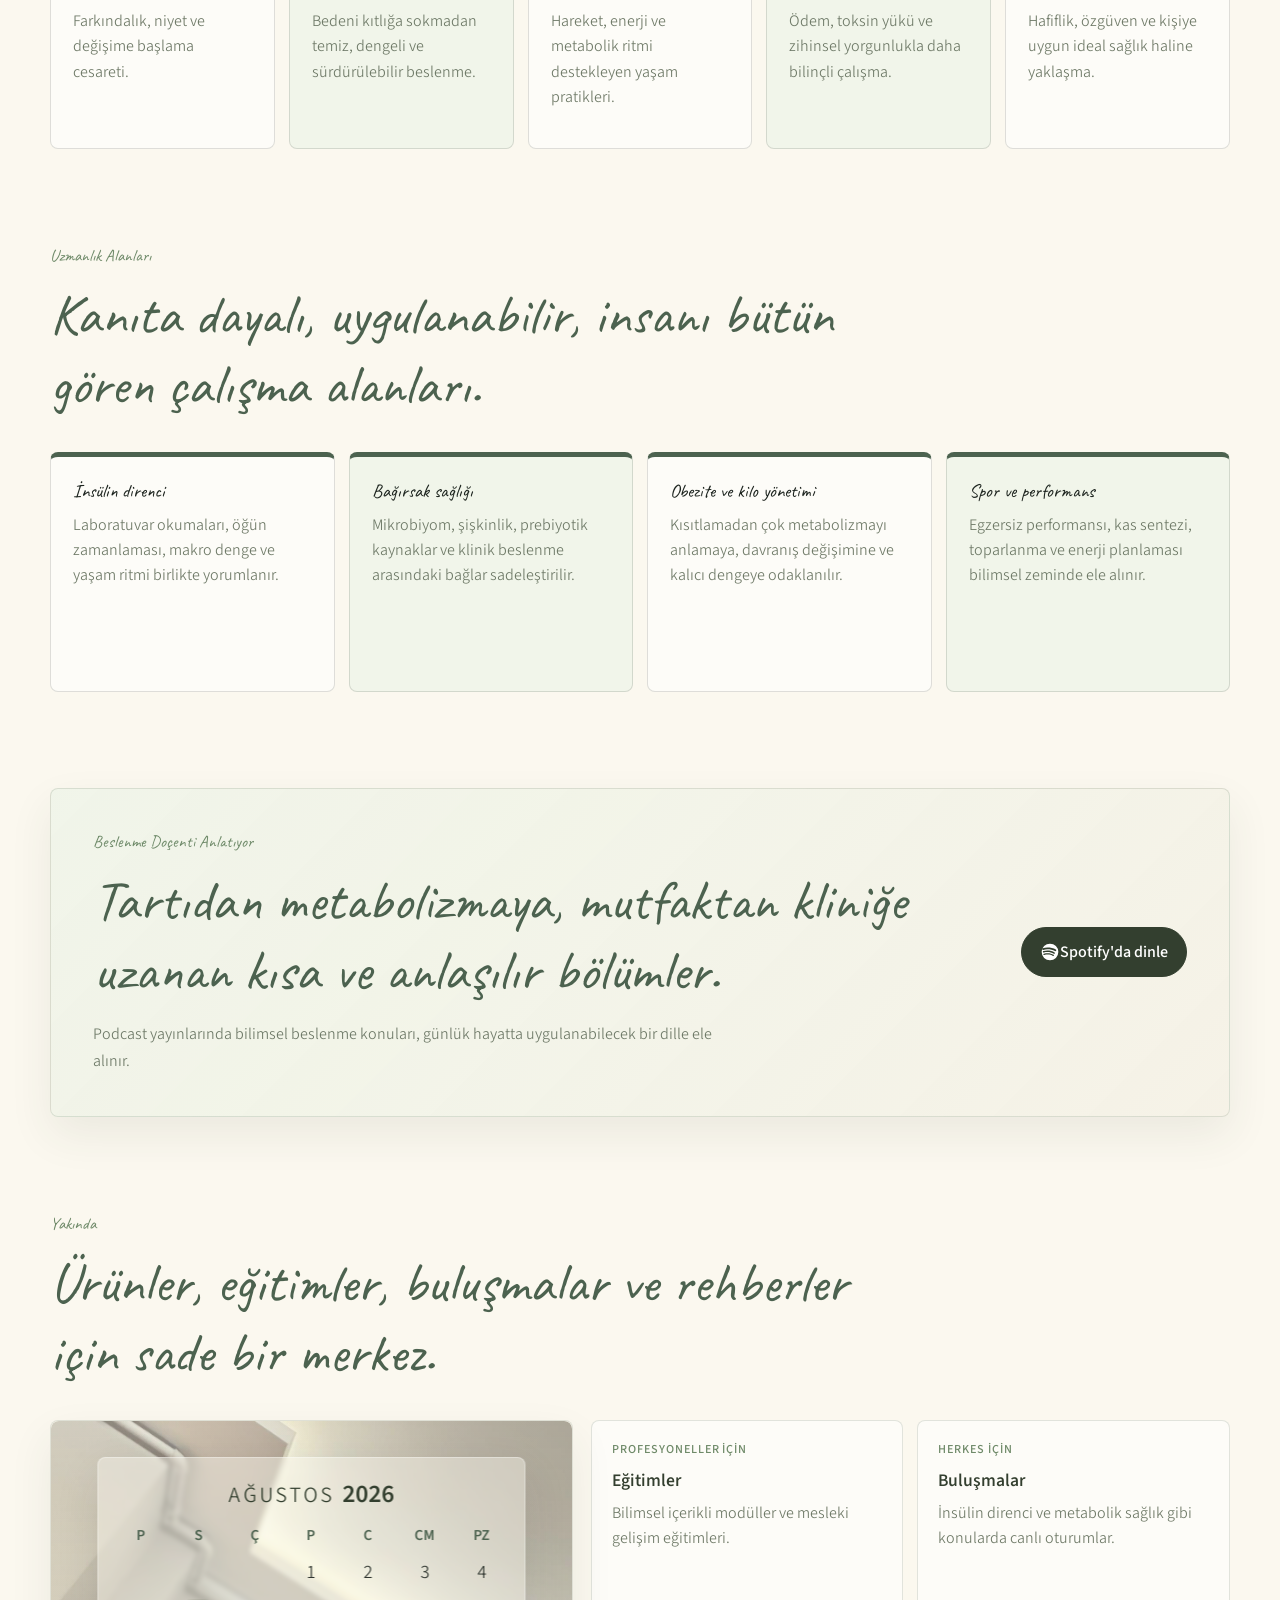
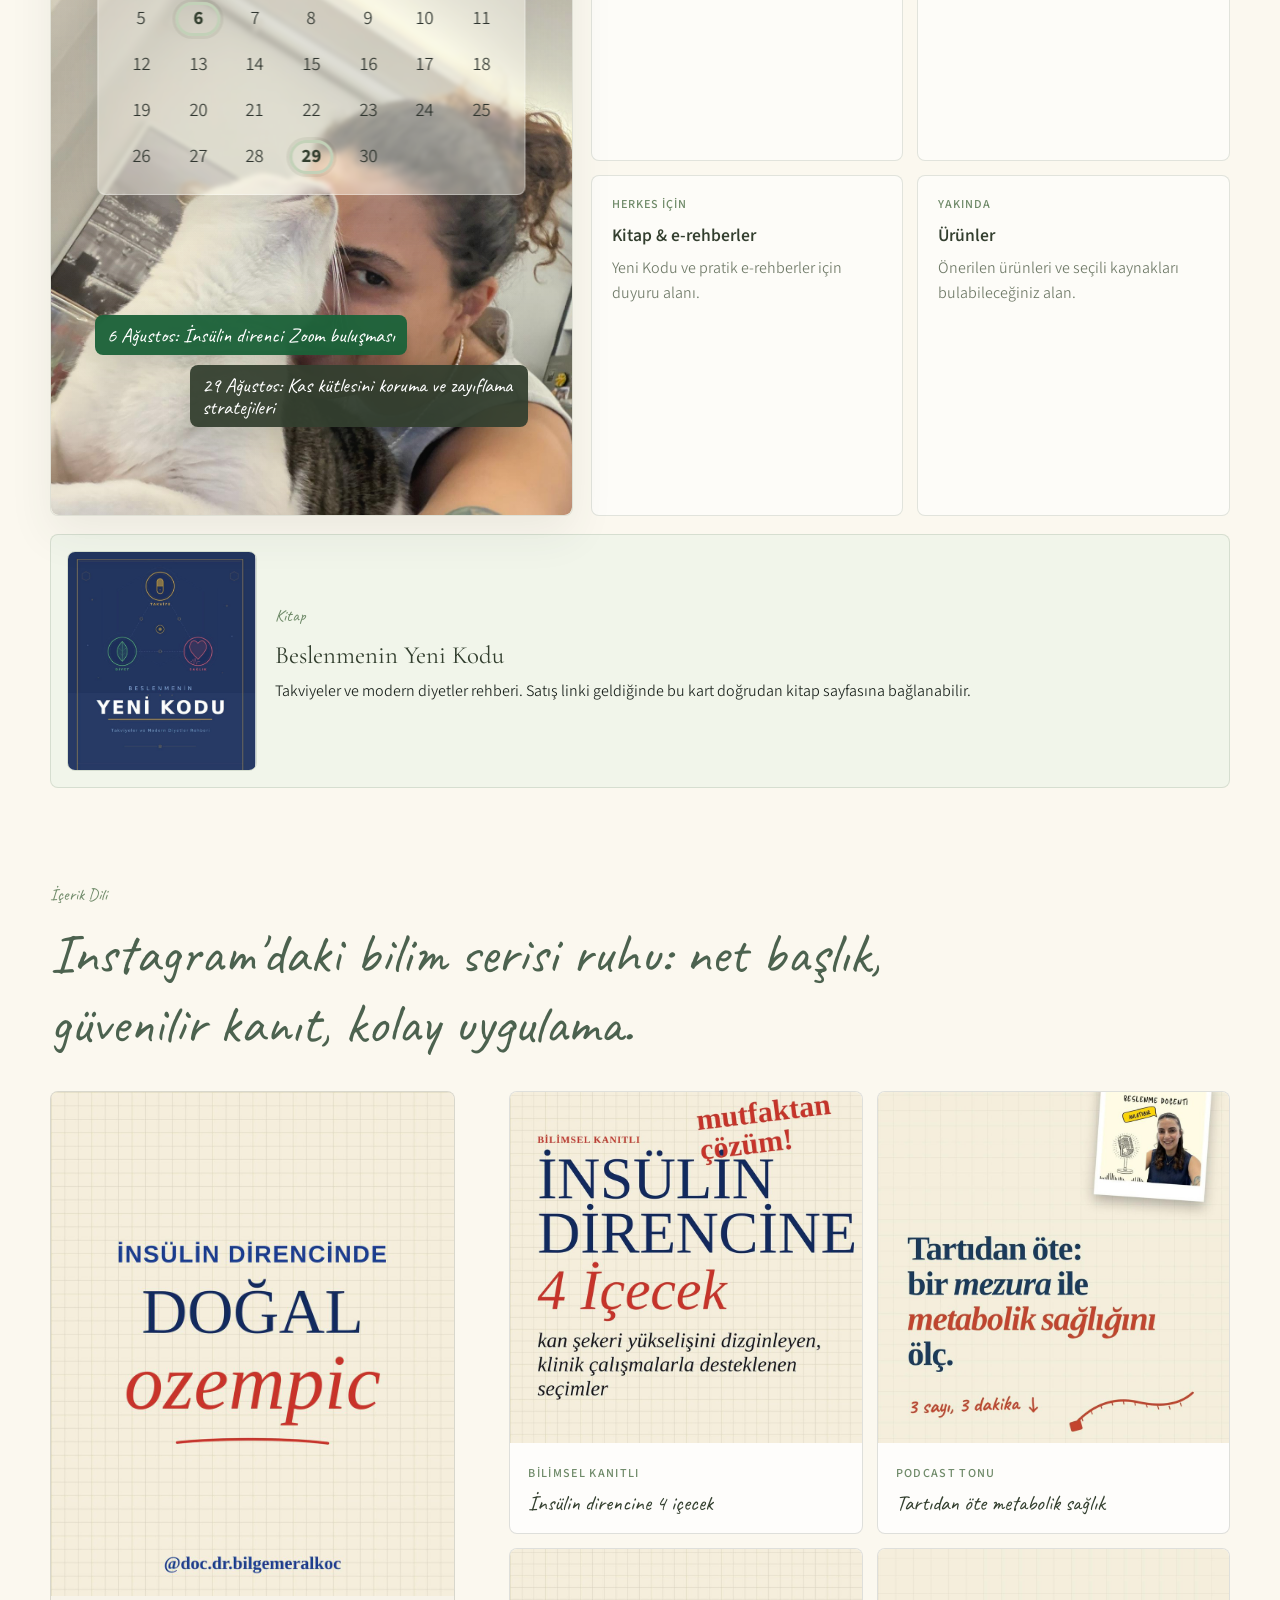
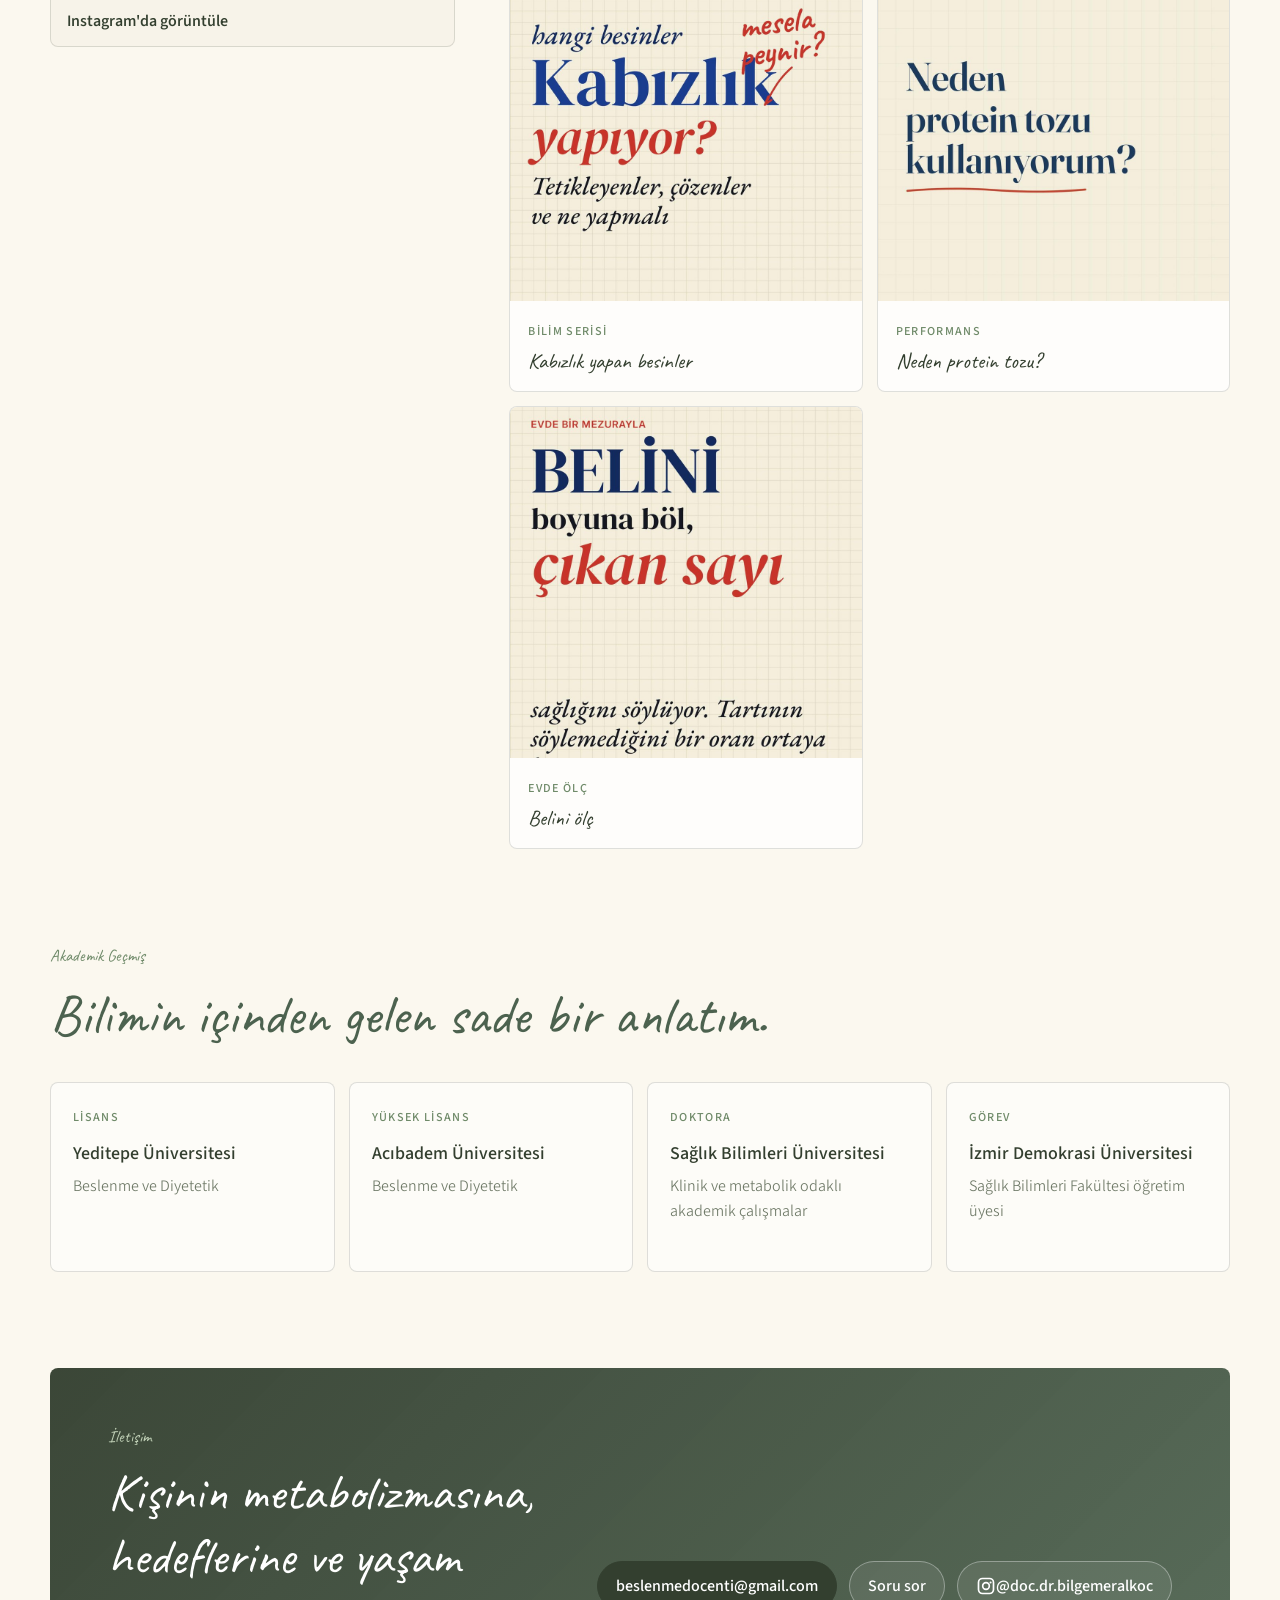
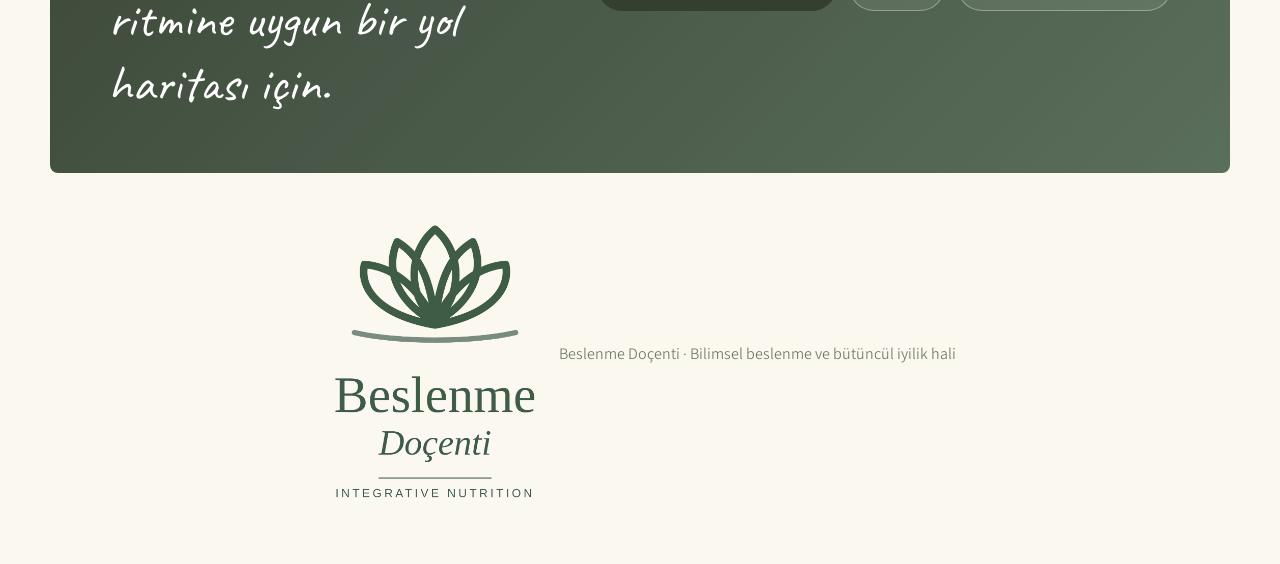
==== commit a83c12b6: "Fix Scholar profile link" ====
--- a/index.html
+++ b/index.html
@@ -75,7 +75,7 @@
       </section>
 
       <section class="proof-strip reveal" aria-label="Odak alanları">
-        <a href="https://scholar.google.com/citations?hl=tr&user=B8D07CUAAAAJbu" target="_blank" rel="noreferrer">
+        <a href="https://scholar.google.com/citations?user=B8D07CUAAAAJ&hl=tr" target="_blank" rel="noreferrer">
           <strong>Bilimsel Yayınlar</strong>
           <span>Google Scholar Profili</span>
         </a>
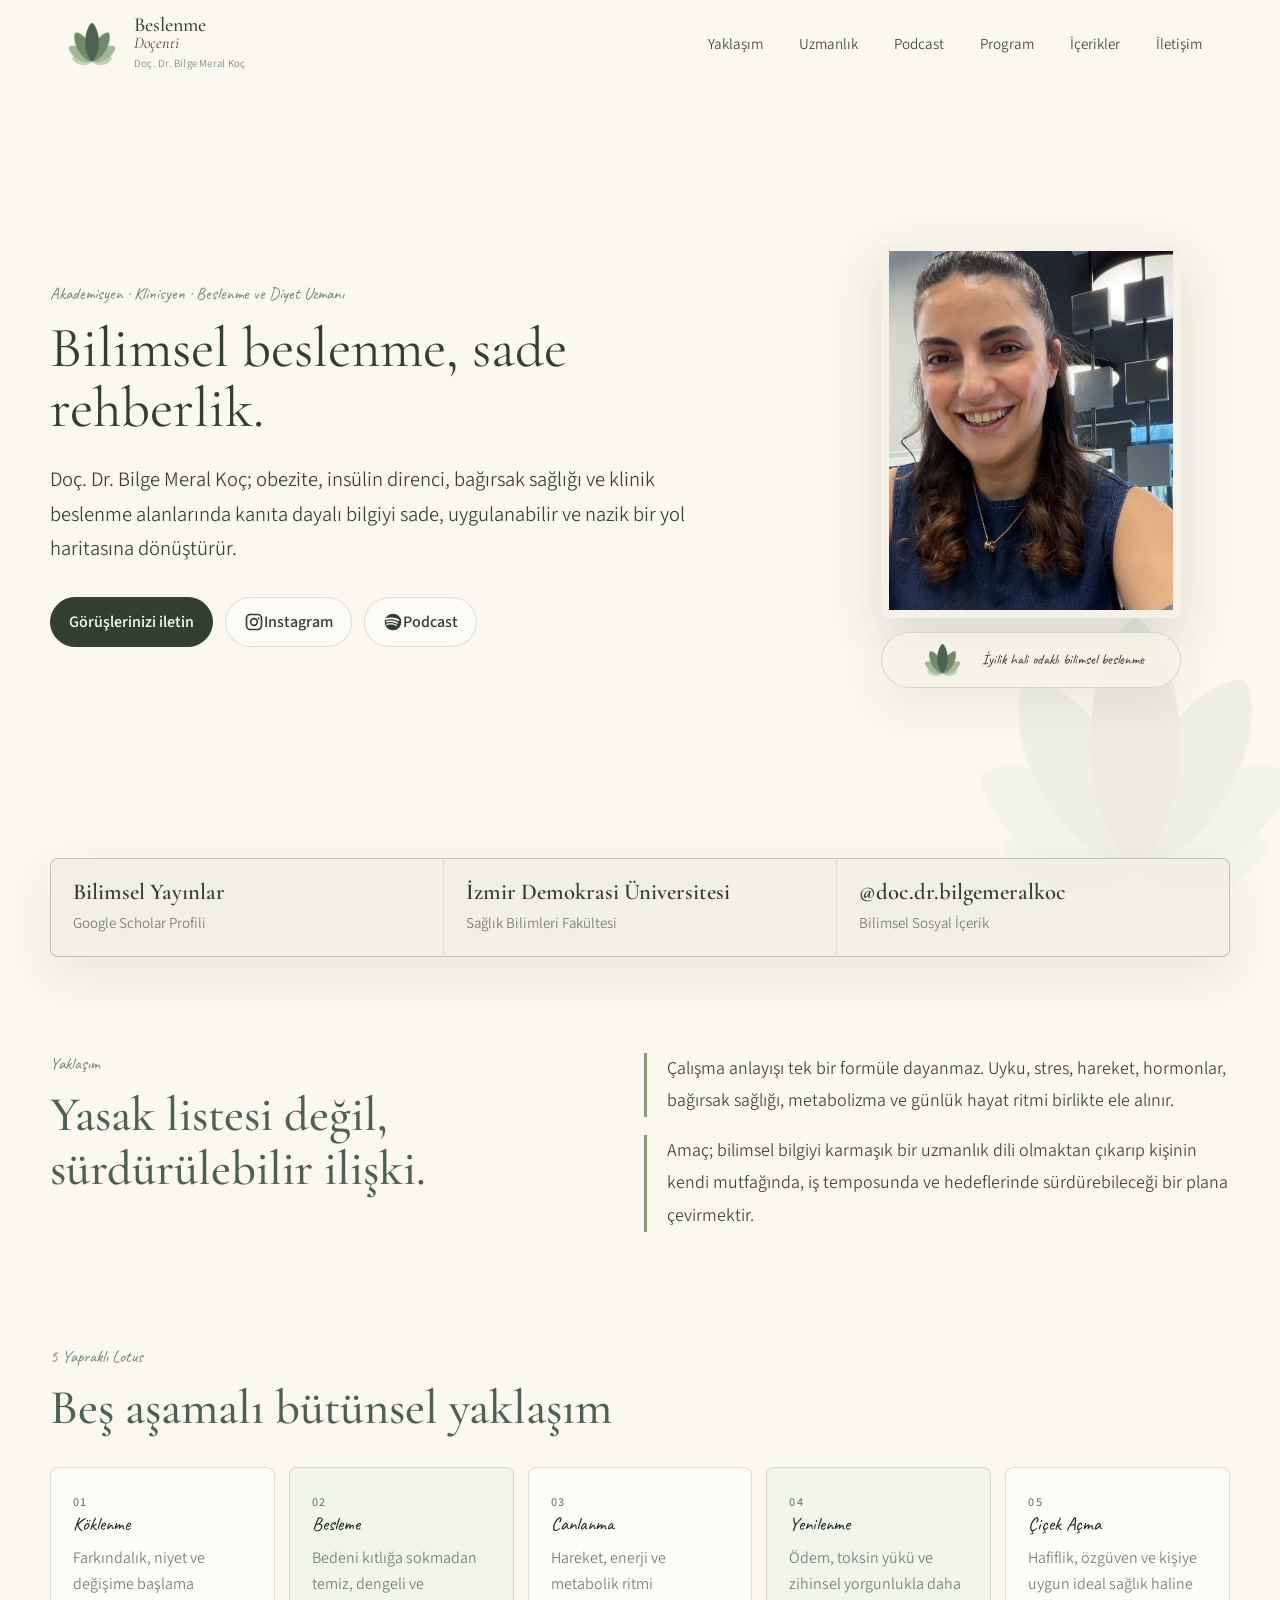
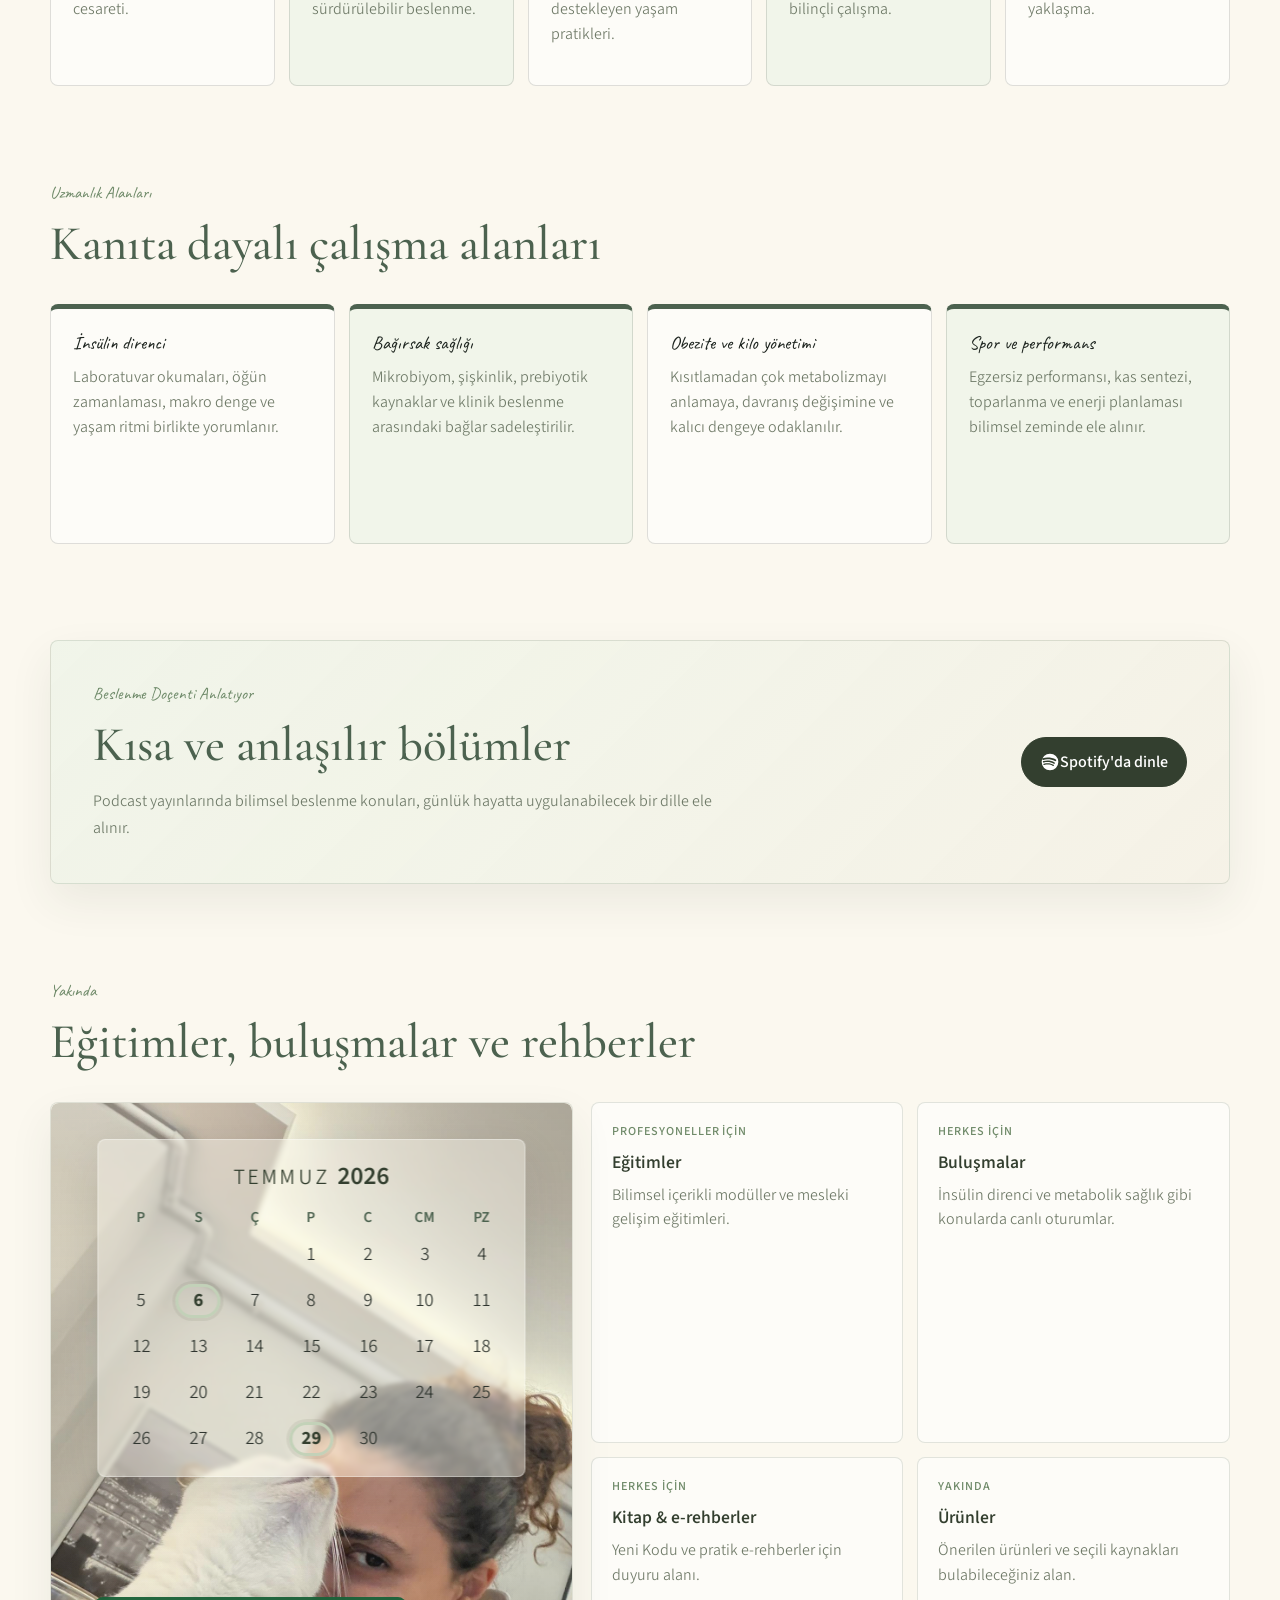
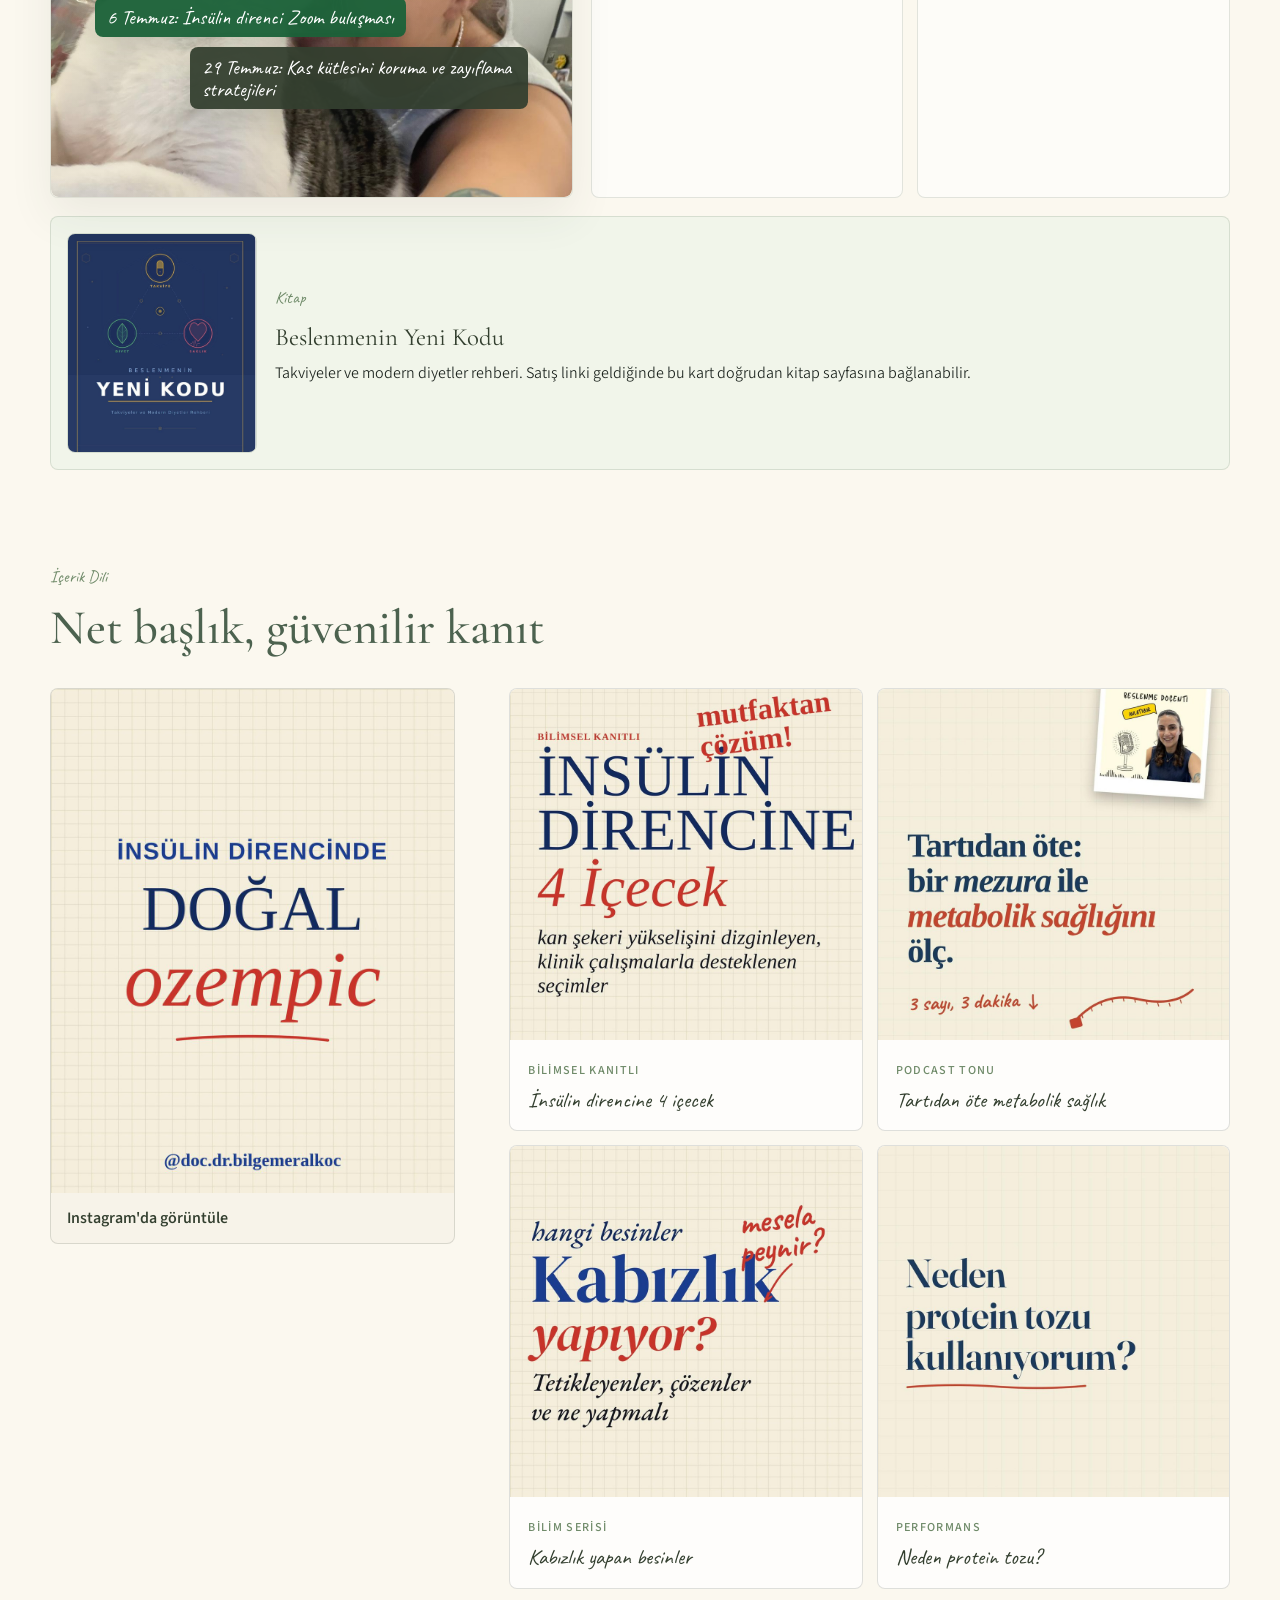
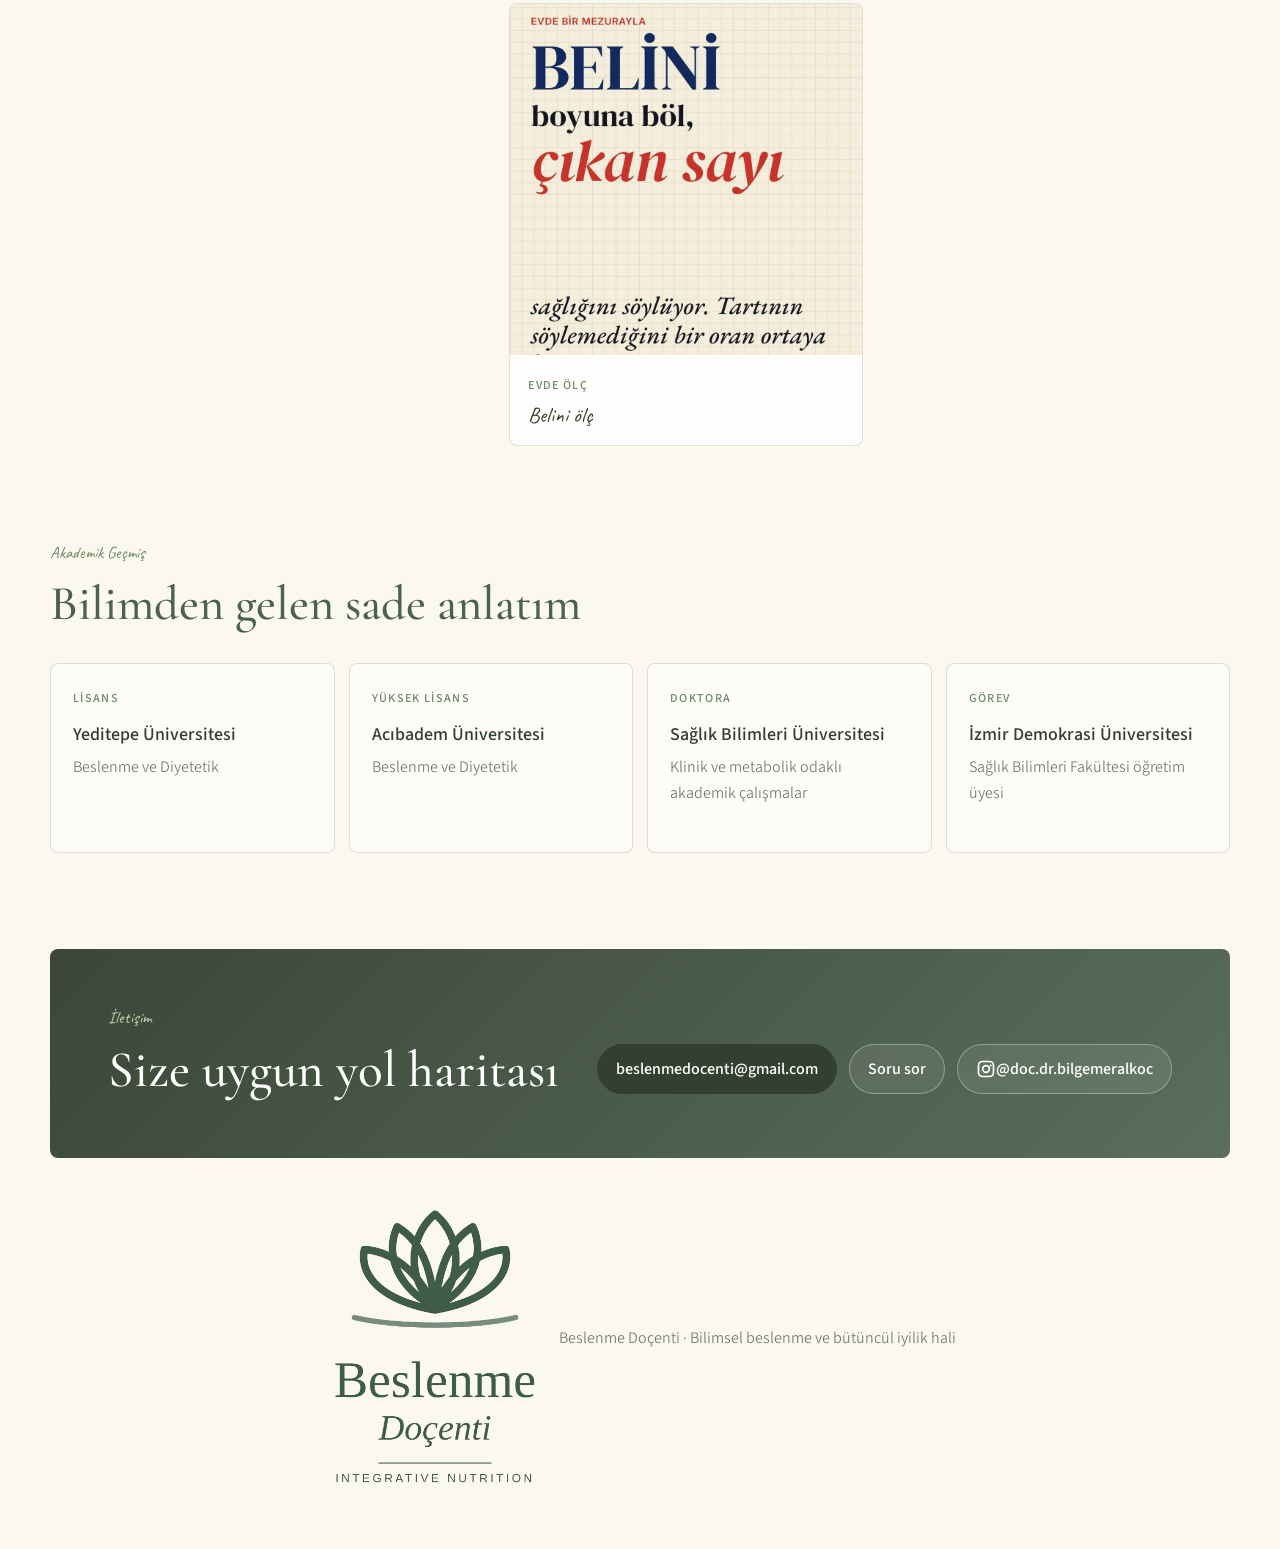
==== commit 4ecd7832: "Improve mobile readability and headings" ====
--- a/index.html
+++ b/index.html
@@ -49,7 +49,7 @@
       <section class="hero section-grid">
         <div class="hero-copy reveal">
           <p class="eyebrow">Akademisyen · Klinisyen · Beslenme ve Diyet Uzmanı</p>
-          <h1>Bilimi mutfağa, beslenmeyi iyi hissetmeye yaklaştıran bütüncül rehberlik.</h1>
+          <h1>Bilimsel beslenme, sade rehberlik.</h1>
           <p class="lead">
             Doç. Dr. Bilge Meral Koç; obezite, insülin direnci, bağırsak sağlığı ve klinik beslenme alanlarında
             kanıta dayalı bilgiyi sade, uygulanabilir ve nazik bir yol haritasına dönüştürür.
@@ -92,7 +92,7 @@
       <section class="section split reveal" id="yaklasim">
         <div>
           <p class="eyebrow">Yaklaşım</p>
-          <h2>Beslenme bir yasak listesi değil, bedenle kurulan ilişkidir.</h2>
+          <h2>Yasak listesi değil, sürdürülebilir ilişki.</h2>
         </div>
         <div class="text-stack">
           <p>
@@ -109,7 +109,7 @@
       <section class="lotus section reveal" aria-label="Bütünsel sağlık modeli">
         <div class="section-heading">
           <p class="eyebrow">5 Yapraklı Lotus</p>
-          <h2>Bütünsel sağlığa uzanan beş aşama</h2>
+          <h2>Beş aşamalı bütünsel yaklaşım</h2>
         </div>
         <div class="lotus-grid">
           <article>
@@ -143,7 +143,7 @@
       <section class="section expertise reveal" id="uzmanlik">
         <div class="section-heading">
           <p class="eyebrow">Uzmanlık Alanları</p>
-          <h2>Kanıta dayalı, uygulanabilir, insanı bütün gören çalışma alanları.</h2>
+          <h2>Kanıta dayalı çalışma alanları</h2>
         </div>
         <div class="expertise-grid">
           <article>
@@ -169,7 +169,7 @@
         <div class="podcast-card">
           <div>
             <p class="eyebrow">Beslenme Doçenti Anlatıyor</p>
-            <h2>Tartıdan metabolizmaya, mutfaktan kliniğe uzanan kısa ve anlaşılır bölümler.</h2>
+            <h2>Kısa ve anlaşılır bölümler</h2>
             <p>
               Podcast yayınlarında bilimsel beslenme konuları, günlük hayatta uygulanabilecek bir dille ele alınır.
             </p>
@@ -183,7 +183,7 @@
       <section class="section program reveal" id="program">
         <div class="section-heading">
           <p class="eyebrow">Yakında</p>
-          <h2>Ürünler, eğitimler, buluşmalar ve rehberler için sade bir merkez.</h2>
+          <h2>Eğitimler, buluşmalar ve rehberler</h2>
         </div>
         <div class="program-layout">
           <div class="event-calendar-card" data-editable-calendar aria-label="Temmuz 2026 buluşma ve kayıt takvimi">
@@ -236,7 +236,7 @@
       <section class="section content reveal" id="icerikler">
         <div class="section-heading">
           <p class="eyebrow">İçerik Dili</p>
-          <h2>Instagram'daki bilim serisi ruhu: net başlık, güvenilir kanıt, kolay uygulama.</h2>
+          <h2>Net başlık, güvenilir kanıt</h2>
         </div>
         <div class="content-layout">
           <a class="feature-post" href="https://www.instagram.com/p/DZ73cXBjSX3/" target="_blank" rel="noreferrer" data-link="postNaturalOzempic">
@@ -286,7 +286,7 @@
       <section class="section education reveal">
         <div class="section-heading">
           <p class="eyebrow">Akademik Geçmiş</p>
-          <h2>Bilimin içinden gelen sade bir anlatım.</h2>
+          <h2>Bilimden gelen sade anlatım</h2>
         </div>
         <div class="timeline">
           <article>
@@ -315,7 +315,7 @@
       <section class="contact reveal" id="iletisim">
         <div>
           <p class="eyebrow">İletişim</p>
-          <h2>Kişinin metabolizmasına, hedeflerine ve yaşam ritmine uygun bir yol haritası için.</h2>
+          <h2>Size uygun yol haritası</h2>
         </div>
         <div class="contact-actions">
           <a class="button primary" href="mailto:beslenmedocenti@gmail.com" data-contact-email>beslenmedocenti@gmail.com</a>
--- a/styles.css
+++ b/styles.css
@@ -216,10 +216,10 @@
 h2 {
   margin-bottom: 0;
   color: var(--brand-2);
-  font-family: var(--script);
-  font-size: clamp(2rem, 4.4vw, 3.6rem);
-  font-weight: 400;
-  line-height: 1.24;
+  font-family: var(--serif);
+  font-size: clamp(2.05rem, 3.8vw, 3.25rem);
+  font-weight: 500;
+  line-height: 1.12;
 }
 
 h3 {
@@ -985,9 +985,9 @@
 }
 
 .reveal {
-  opacity: 0;
-  transform: translateY(26px);
-  transition: opacity 700ms ease, transform 700ms ease;
+  opacity: 1;
+  transform: none;
+  transition: none;
 }
 
 .reveal.is-visible {
@@ -996,7 +996,7 @@
 }
 
 .delay-1 {
-  transition-delay: 120ms;
+  transition-delay: 0ms;
 }
 
 @keyframes portraitFloat {
@@ -1084,6 +1084,10 @@
 }
 
 @media (max-width: 720px) {
+  body {
+    font-size: 17px;
+  }
+
   .site-header {
     min-height: 64px;
     padding: 10px 14px;
@@ -1109,10 +1113,10 @@
     min-height: 100dvh;
     display: none;
     flex-direction: column;
-    justify-content: center;
+    justify-content: flex-start;
     align-items: center;
-    gap: 12px;
-    padding: 96px 24px 36px;
+    gap: 10px;
+    padding: 74px 20px 32px;
     border: 0;
     border-radius: 0;
     background:
@@ -1123,8 +1127,8 @@
 
   .nav-close {
     position: absolute;
-    top: 18px;
-    right: 18px;
+    top: 14px;
+    right: 14px;
     display: grid;
     place-items: center;
     width: 46px;
@@ -1159,13 +1163,13 @@
 
   .nav a {
     width: min(100%, 320px);
-    min-height: 46px;
-    padding: 14px 18px;
+    min-height: 48px;
+    padding: 13px 18px;
     border: 1px solid rgba(76, 98, 79, 0.14);
     border-radius: 999px;
     background: rgba(245, 241, 230, 0.64);
     font-family: var(--serif);
-    font-size: 1.2rem;
+    font-size: 1.24rem;
     text-align: center;
   }
 
@@ -1206,28 +1210,28 @@
 
   .eyebrow {
     margin-bottom: 10px;
-    font-size: 0.98rem;
+    font-size: 1.08rem;
     line-height: 1.35;
   }
 
   h1 {
     margin-bottom: 18px;
-    font-size: clamp(1.92rem, 8.2vw, 2.48rem);
+    font-size: clamp(2.12rem, 8.8vw, 2.7rem);
     line-height: 1.1;
   }
 
   h2 {
-    font-size: clamp(1.78rem, 8vw, 2.55rem);
-    line-height: 1.22;
+    font-size: clamp(1.95rem, 7.6vw, 2.58rem);
+    line-height: 1.12;
   }
 
   h3 {
-    font-size: 1.16rem;
+    font-size: 1.24rem;
   }
 
   .lead {
-    font-size: 1.04rem;
-    line-height: 1.66;
+    font-size: 1.12rem;
+    line-height: 1.68;
   }
 
   .hero-actions,
@@ -1305,7 +1309,7 @@
   }
 
   .text-stack {
-    font-size: 1.06rem;
+    font-size: 1.12rem;
     line-height: 1.7;
   }
 
@@ -1364,7 +1368,7 @@
   }
 
   .program-list p {
-    font-size: 1.03rem;
+    font-size: 1.08rem;
     line-height: 1.6;
   }
 
@@ -1414,11 +1418,11 @@
   }
 
   .post-grid h3 {
-    font-size: 1.24rem;
+    font-size: 1.3rem;
   }
 
   .post-grid span {
-    font-size: 0.82rem;
+    font-size: 0.88rem;
   }
 
   .timeline strong {
@@ -1453,5 +1457,11 @@
     bottom: -28px;
     width: 210px;
     opacity: 0.07;
-  }
-}
+    animation: none;
+  }
+
+  .hero-visual > img,
+  .hero-note {
+    animation: none;
+  }
+}
